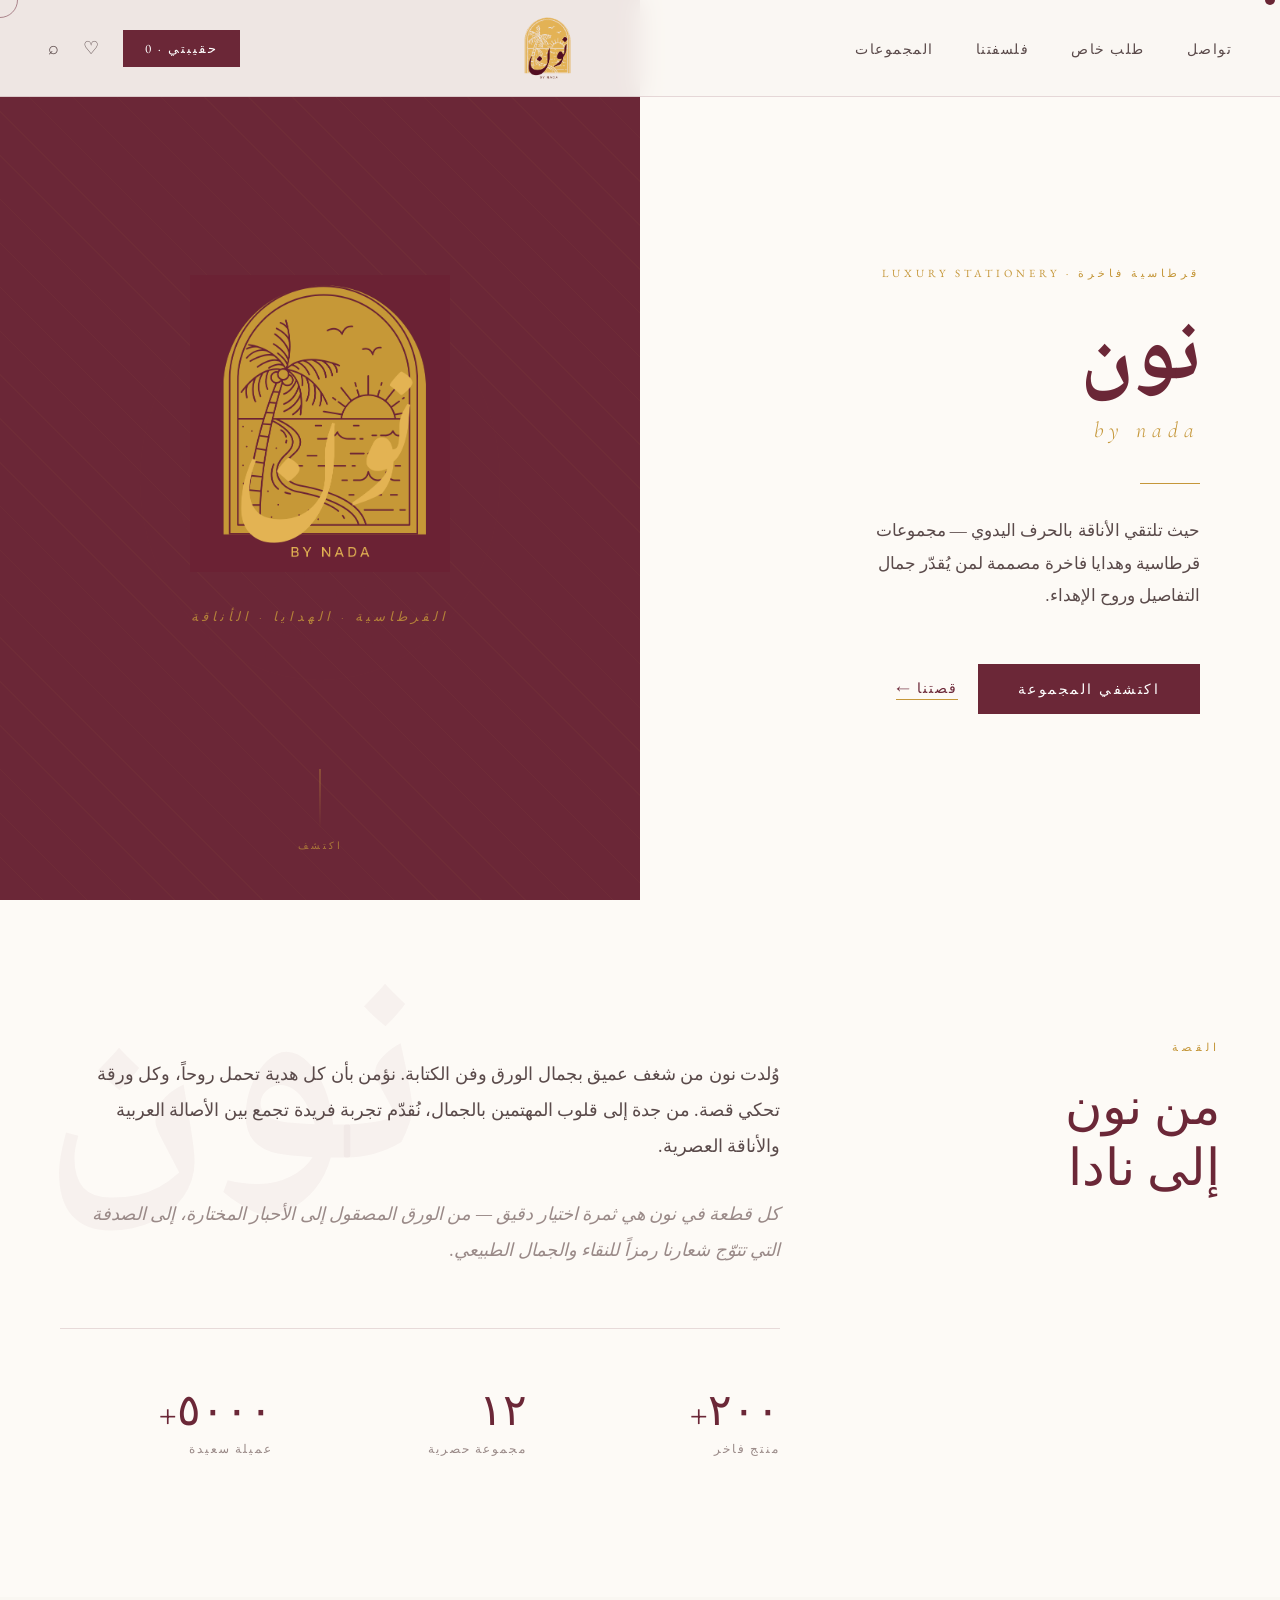
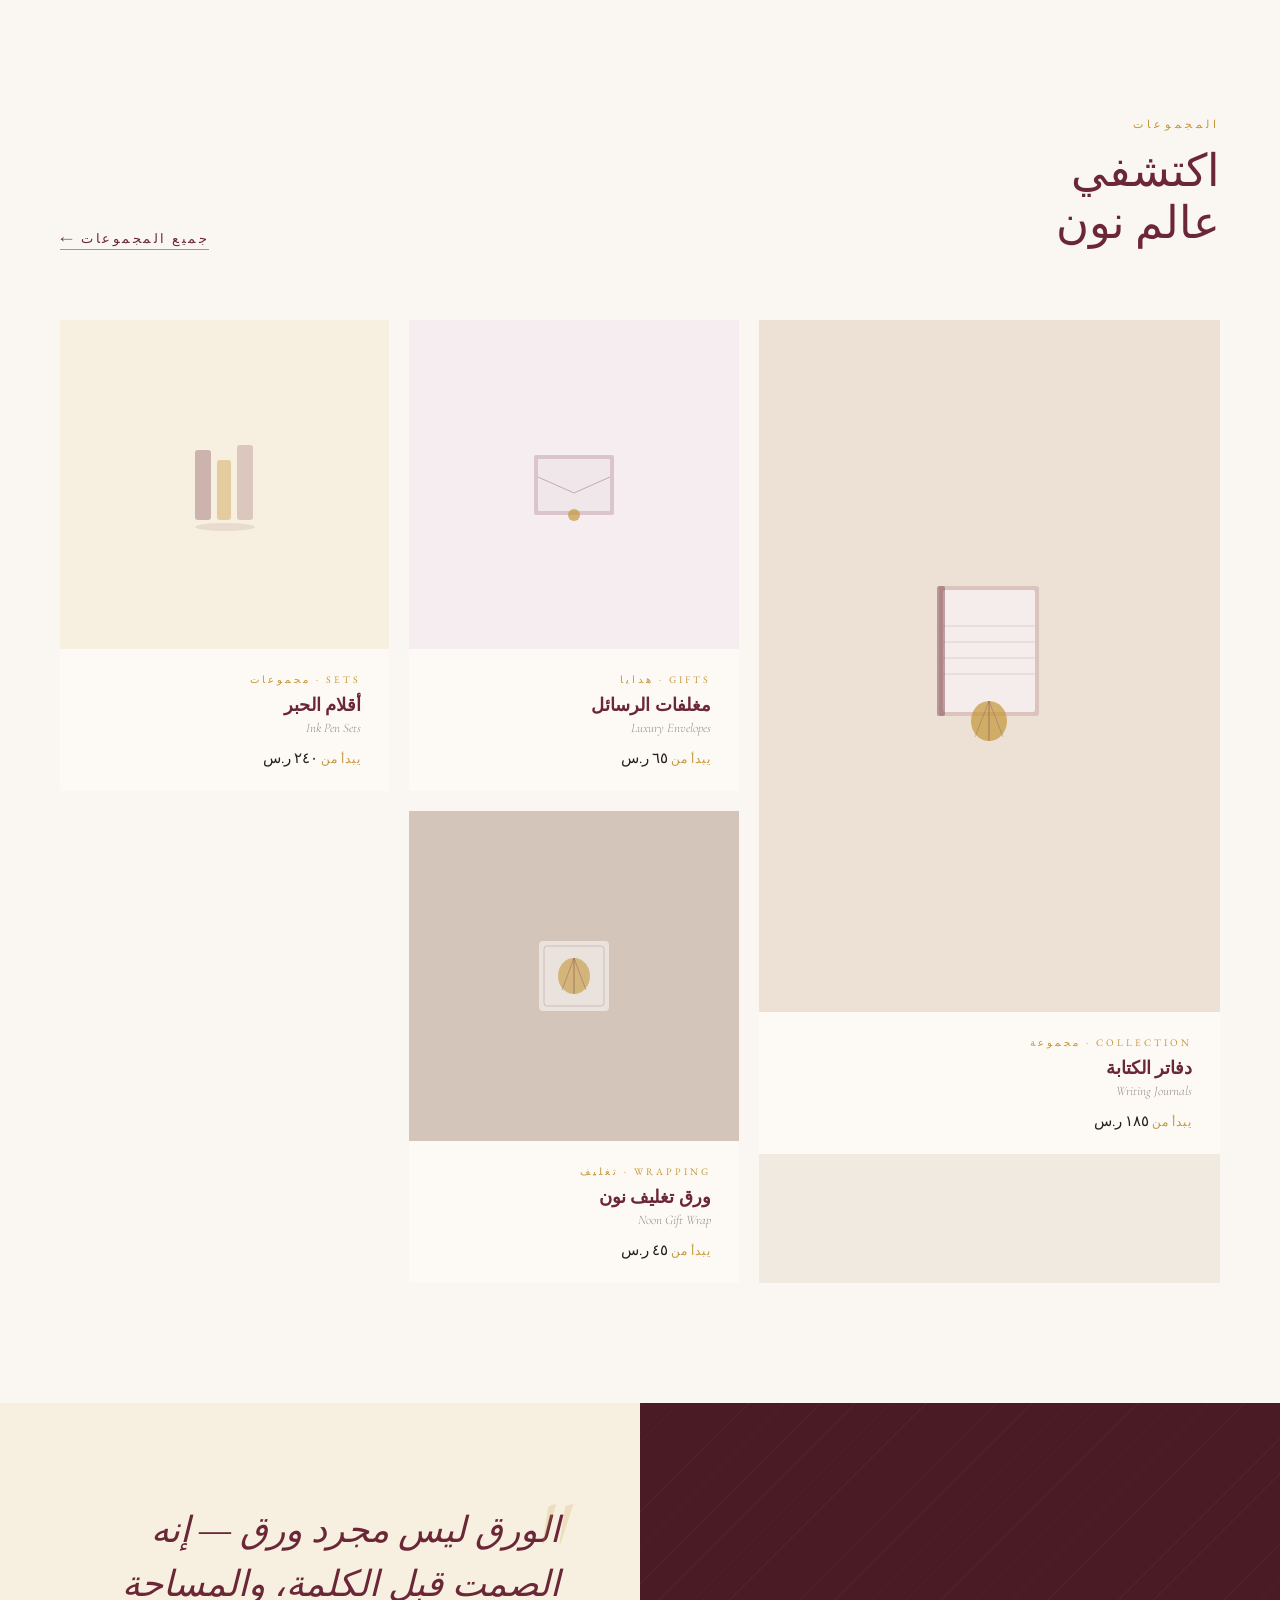
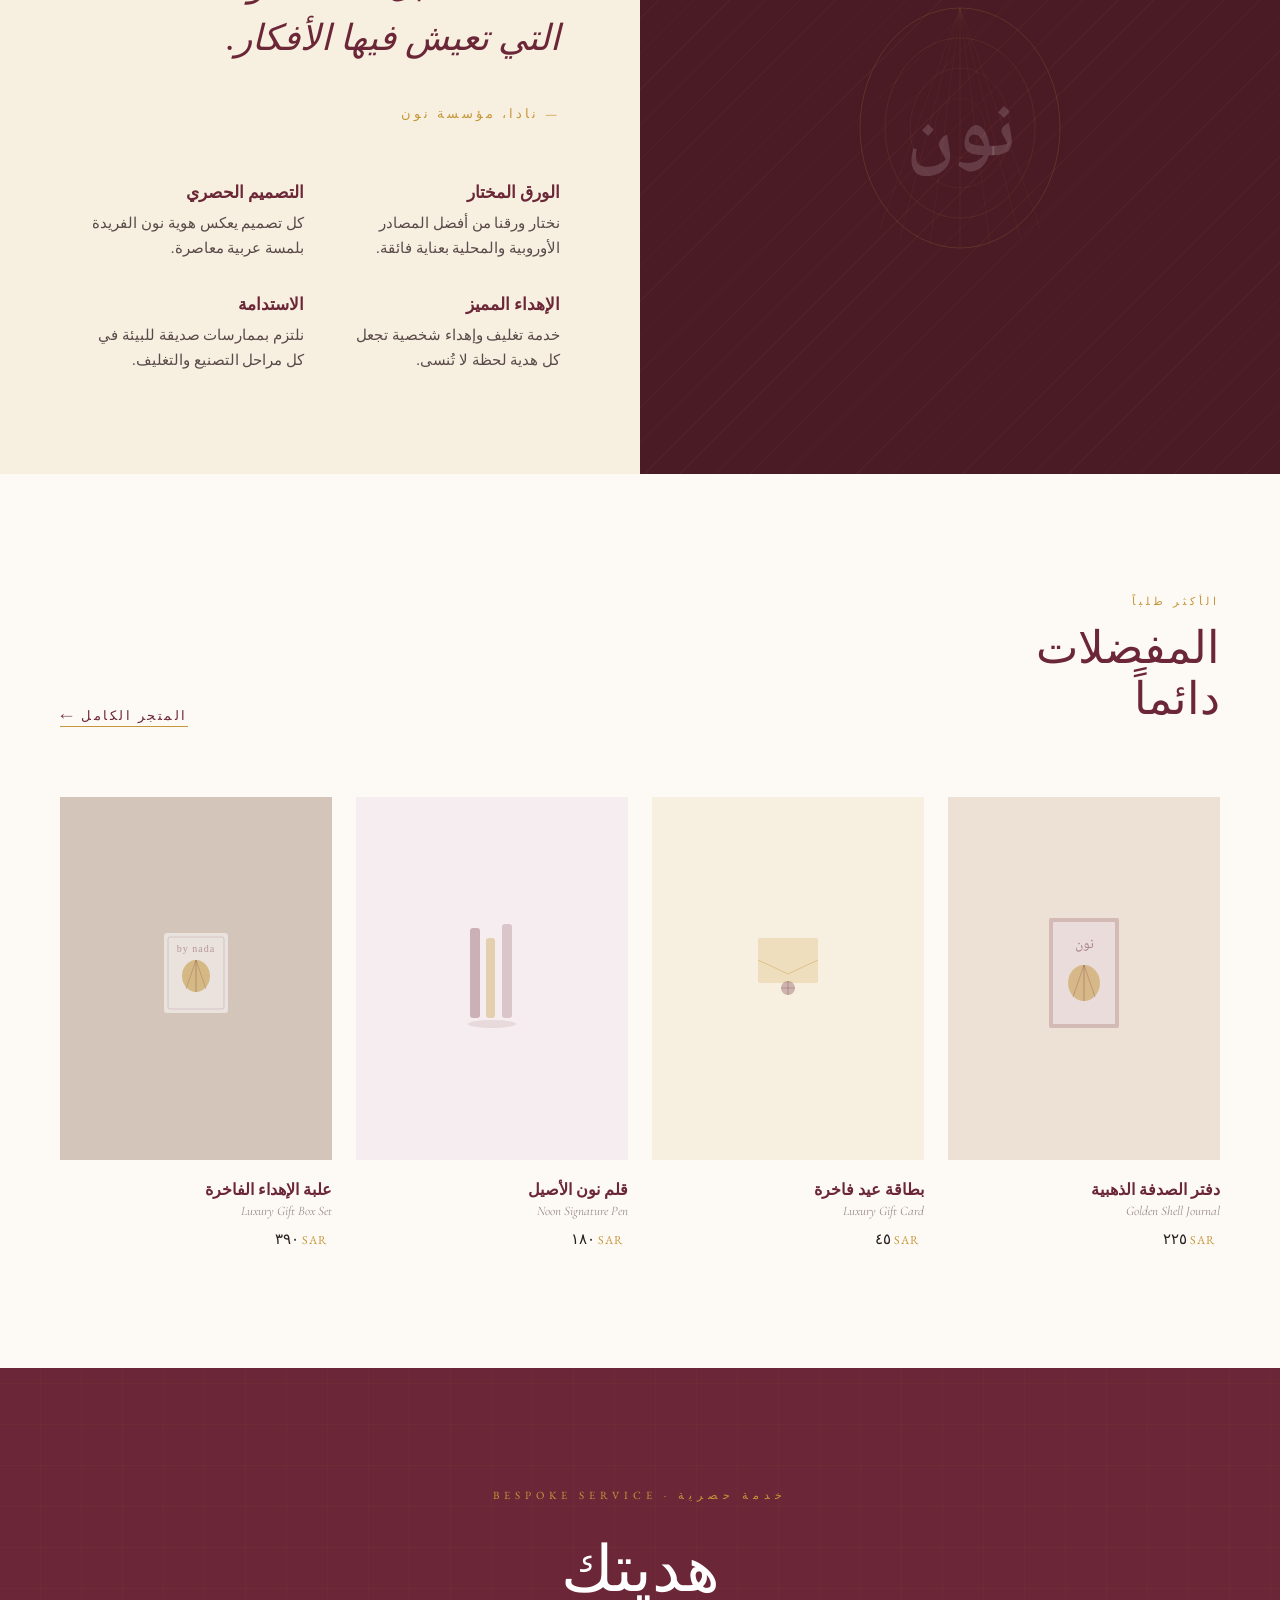
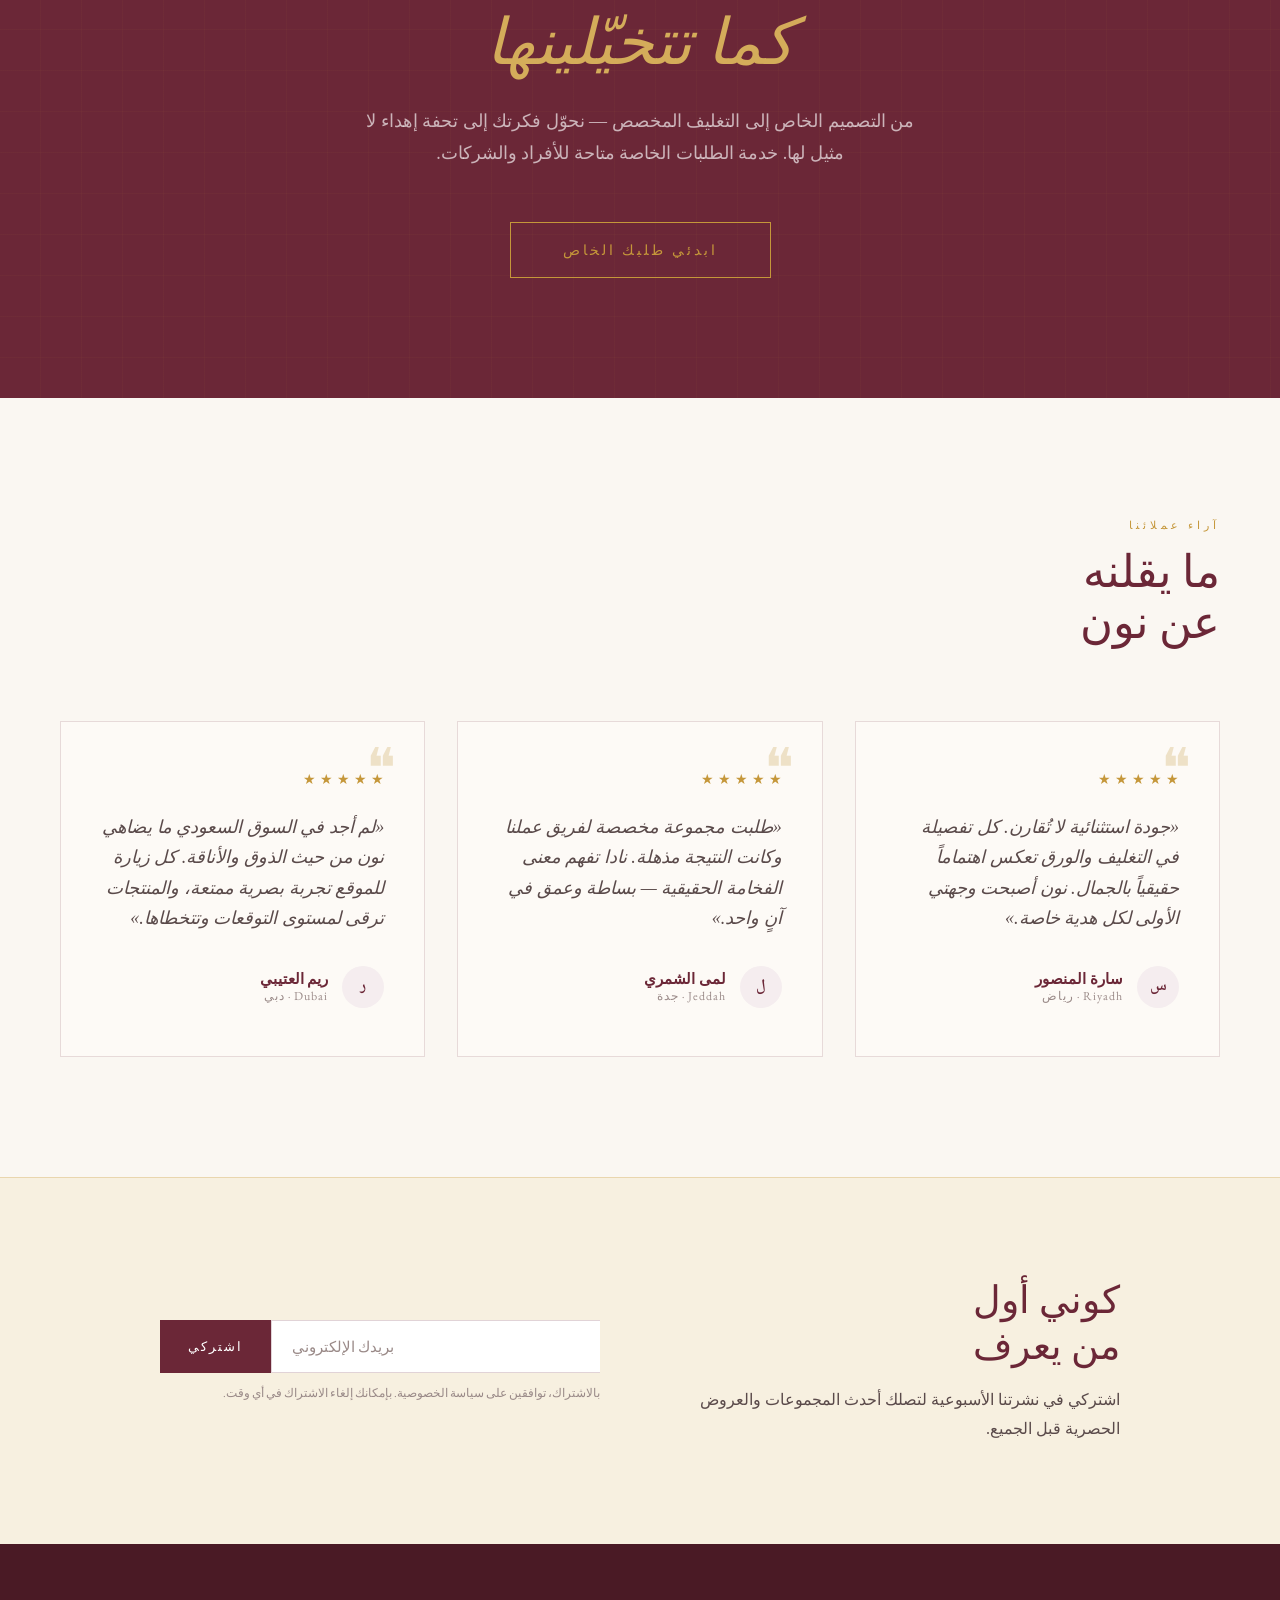
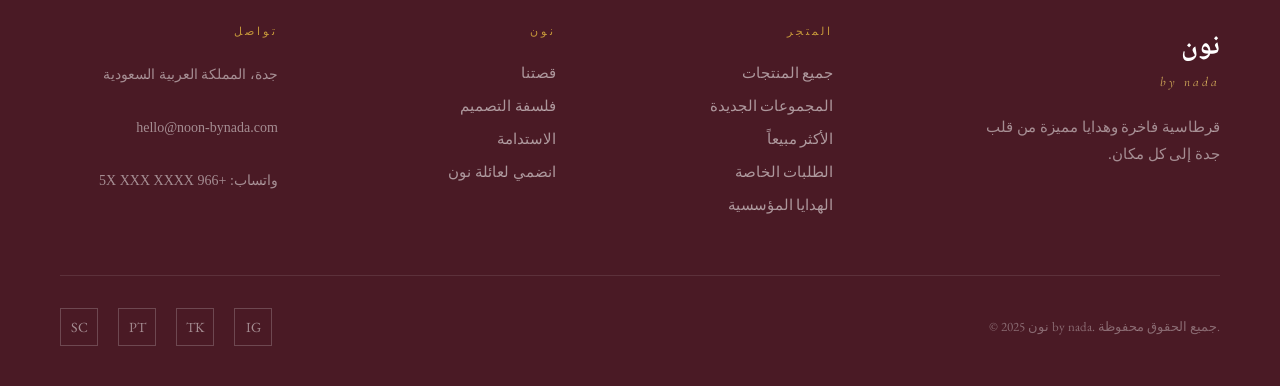
==== index.html @ aaa88200 "Add files via upload" ====
<!DOCTYPE html>
<html lang="ar" dir="rtl">
<head>
<meta charset="UTF-8">
<meta name="viewport" content="width=device-width, initial-scale=1.0">
<title>نون by nada — القرطاسية الفاخرة</title>
<link rel="preconnect" href="https://fonts.googleapis.com">
<link rel="preconnect" href="https://fonts.gstatic.com" crossorigin>
<link href="https://fonts.googleapis.com/css2?family=Cormorant+Garamond:ital,wght@0,300;0,400;0,500;0,600;1,300;1,400&family=Noto+Naskh+Arabic:wght@400;500;600;700&family=EB+Garamond:ital,wght@0,400;0,500;1,400&display=swap" rel="stylesheet">
<style>

    
        @font-face {
      font-family: 'ThmanyahSans';
      src: url('fonts/thmanyahsans-Light.otf') format('opentype');
      font-weight: 300; font-style: normal;
    }
    @font-face {
      font-family: 'ThmanyahSans';
      src: url('fonts/thmanyahsans-Regular.otf') format('opentype');
      font-weight: 400; font-style: normal;
    }
    @font-face {
      font-family: 'ThmanyahSans';
      src: url('fonts/thmanyahsans-Medium.otf') format('opentype');
      font-weight: 500; font-style: normal;
    }
    @font-face {
      font-family: 'ThmanyahSerifDisplay';
      src: url('fonts/thmanyahserifdisplay-Light.otf') format('opentype');
      font-weight: 300; font-style: normal;
    }
    @font-face {
      font-family: 'ThmanyahSerifDisplay';
      src: url('fonts/thmanyahserifdisplay-Regular.otf') format('opentype');
      font-weight: 400; font-style: normal;
    }
    @font-face {
      font-family: 'ThmanyahSerifDisplay';
      src: url('fonts/thmanyahserifdisplay-Medium.otf') format('opentype');
      font-weight: 500; font-style: normal;
    }
    @font-face {
      font-family: 'ThmanyahSerifText';
      src: url('fonts/thmanyahseriftext-Light.otf') format('opentype');
      font-weight: 300; font-style: normal;
    }
    @font-face {
      font-family: 'ThmanyahSerifText';
      src: url('fonts/thmanyahseriftext-Regular.otf') format('opentype');
      font-weight: 400; font-style: normal;
    }
    @font-face {
      font-family: 'ThmanyahSerifText';
      src: url('fonts/thmanyahseriftext-Medium.otf') format('opentype');
      font-weight: 500; font-style: normal;
    }
    @font-face {
      font-family: 'ThmanyahSerifText';
      src: url('fonts/thmanyahseriftext-Bold.otf') format('opentype');
      font-weight: 700; font-style: normal;
    }


:root {
  --burgundy: #6B2737;
  --burgundy-deep: #4A1A25;
  --burgundy-light: #8B3D50;
  --burgundy-mist: #f5edef;
  --mustard: #C5973A;
  --mustard-light: #D4AC5A;
  --mustard-pale: #f7f0e0;
  --cream: #FAF7F2;
  --cream-dark: #F0EAE0;
  --warm-white: #FDFAF6;
  --ink: #2A1F1F;
  --ink-light: #5A4A4A;
  --ink-muted: #9A8A88;
  --border: rgba(107,39,55,0.15);
  --border-gold: rgba(197,151,58,0.3);
}

*, *::before, *::after { box-sizing: border-box; margin: 0; padding: 0; }

html { scroll-behavior: smooth; }

body {
  background: var(--cream);
  color: var(--ink);
  font-family: 'EB Garamond', Georgia, serif;
  overflow-x: hidden;
  cursor: none;
}

/* ─── Custom Cursor ─── */
.cursor {
  position: fixed;
  width: 10px; height: 10px;
  background: var(--burgundy);
  border-radius: 50%;
  pointer-events: none;
  z-index: 9999;
  transform: translate(-50%,-50%);
  transition: transform 0.1s, width 0.3s, height 0.3s, background 0.3s;
  mix-blend-mode: multiply;
}
.cursor-ring {
  position: fixed;
  width: 36px; height: 36px;
  border: 1px solid var(--burgundy);
  border-radius: 50%;
  pointer-events: none;
  z-index: 9998;
  transform: translate(-50%,-50%);
  transition: transform 0.15s ease-out, width 0.3s, height 0.3s, opacity 0.3s;
  opacity: 0.5;
}
.cursor.hover { width: 20px; height: 20px; background: var(--mustard); }
.cursor-ring.hover { width: 54px; height: 54px; opacity: 0.3; }

/* ─── Nav ─── */
nav {
  position: fixed;
  top: 0; left: 0; right: 0;
  z-index: 100;
  display: flex;
  flex-direction: row-reverse;
  justify-content: space-between;
  align-items: center;
  padding: 16px 48px;
  background: rgba(250,247,242,0.92);
  backdrop-filter: blur(12px);
  border-bottom: 0.5px solid var(--border);
  transition: padding 0.4s;
  direction: ltr;
}
nav.scrolled { padding: 10px 48px; }

.nav-logo {
  display: flex;
  align-items: center;
  text-decoration: none;
  margin-left: 0;
}
.nav-logo-arabic {
  font-family: 'ThmanyahSerifDisplay', serif;
  font-size: 22px;
  font-weight: 700;
  color: var(--burgundy);
  line-height: 1;
  letter-spacing: 0.02em;
}
.nav-logo-en {
  font-family: 'EB Garamond', serif;
  font-size: 11px;
  font-weight: 400;
  color: var(--mustard);
  letter-spacing: 3px;
  text-transform: lowercase;
}

.nav-links {
  display: flex;
  gap: 42px;
  list-style: none;
}
.nav-links a {
  font-family: 'EB Garamond', serif;
  font-size: 14px;
  font-weight: 400;
  color: var(--ink-light);
  text-decoration: none;
  letter-spacing: 1.5px;
  text-transform: uppercase;
  position: relative;
  transition: color 0.3s;
}
.nav-links a::after {
  content: '';
  position: absolute;
  bottom: -3px; left: 0; right: 0;
  height: 0.5px;
  background: var(--mustard);
  transform: scaleX(0);
  transform-origin: right;
  transition: transform 0.4s ease;
}
.nav-links a:hover { color: var(--burgundy); }
.nav-links a:hover::after { transform: scaleX(1); transform-origin: left; }

.nav-actions {
  display: flex;
  gap: 24px;
  align-items: center;
}
.nav-icon {
  color: var(--ink-light);
  font-size: 18px;
  cursor: pointer;
  transition: color 0.3s;
  background: none; border: none;
}
.nav-icon:hover { color: var(--burgundy); }
.nav-bag {
  display: flex;
  align-items: center;
  gap: 8px;
  padding: 10px 22px;
  background: var(--burgundy);
  color: #fff;
  font-family: 'EB Garamond', serif;
  font-size: 13px;
  letter-spacing: 2px;
  text-transform: uppercase;
  border: none;
  cursor: pointer;
  transition: background 0.3s;
}
.nav-bag:hover { background: var(--burgundy-deep); }

/* ─── Hero ─── */
.hero {
  min-height: 100vh;
  display: grid;
  grid-template-columns: 1fr 1fr;
  position: relative;
  overflow: hidden;
}

.hero-left {
  background: var(--warm-white);
  display: flex;
  flex-direction: column;
  justify-content: center;
  padding: 160px 80px 80px 80px;
  position: relative;
  z-index: 1;
}

.hero-eyebrow {
  font-family: 'EB Garamond', serif;
  font-size: 11px;
  letter-spacing: 4px;
  text-transform: uppercase;
  color: var(--mustard);
  margin-bottom: 32px;
  opacity: 0;
  animation: fadeUp 0.8s ease 0.3s forwards;
}

.hero-title-arabic {
  font-family: 'ThmanyahSerifDisplay', 'Noto Naskh Arabic', serif;
  font-size: clamp(52px, 7vw, 88px);
  font-weight: 700;
  color: var(--burgundy);
  line-height: 1.1;
  margin-bottom: 8px;
  opacity: 0;
  animation: fadeUp 0.8s ease 0.5s forwards;
}

.hero-title-en {
  font-family: 'Cormorant Garamond', serif;
  font-size: clamp(16px, 2vw, 22px);
  font-weight: 300;
  font-style: italic;
  color: var(--mustard);
  letter-spacing: 6px;
  margin-bottom: 40px;
  opacity: 0;
  animation: fadeUp 0.8s ease 0.65s forwards;
}

.hero-divider {
  width: 60px;
  height: 0.5px;
  background: var(--mustard);
  margin-bottom: 32px;
  opacity: 0;
  animation: fadeUp 0.8s ease 0.75s forwards;
}

.hero-desc {
  font-family: 'ThmanyahSerifText', serif;
  font-size: 17px;
  font-weight: 400;
  color: var(--ink-light);
  line-height: 1.9;
  max-width: 380px;
  margin-bottom: 52px;
  opacity: 0;
  animation: fadeUp 0.8s ease 0.85s forwards;
  direction: rtl;
}

.hero-cta {
  display: flex;
  gap: 20px;
  align-items: center;
  opacity: 0;
  animation: fadeUp 0.8s ease 1s forwards;
}

.btn-primary {
  display: inline-block;
  padding: 16px 40px;
  background: var(--burgundy);
  color: #fff;
  font-family: 'EB Garamond', serif;
  font-size: 14px;
  letter-spacing: 2.5px;
  text-transform: uppercase;
  text-decoration: none;
  transition: background 0.3s, transform 0.2s;
  border: none; cursor: pointer;
}
.btn-primary:hover { background: var(--burgundy-deep); transform: translateY(-1px); }

.btn-ghost {
  display: inline-flex;
  align-items: center;
  gap: 10px;
  font-family: 'EB Garamond', serif;
  font-size: 14px;
  letter-spacing: 2px;
  text-transform: uppercase;
  color: var(--burgundy);
  text-decoration: none;
  border-bottom: 0.5px solid var(--mustard);
  padding-bottom: 2px;
  transition: color 0.3s;
}
.btn-ghost:hover { color: var(--mustard); }

.hero-right {
  background: var(--burgundy);
  position: relative;
  display: flex;
  align-items: center;
  justify-content: center;
  overflow: hidden;
}

.hero-right::before {
  content: '';
  position: absolute;
  inset: 0;
  background: repeating-linear-gradient(
    45deg,
    transparent,
    transparent 30px,
    rgba(197,151,58,0.04) 30px,
    rgba(197,151,58,0.04) 31px
  );
}

.hero-shell-bg {
  position: absolute;
  opacity: 0.06;
}

.hero-logo-display {
  position: relative;
  z-index: 1;
  text-align: center;
  opacity: 0;
  animation: fadeIn 1.2s ease 0.6s forwards;
}

.hero-logo-svg {
  width: 280px;
  height: auto;
}

.hero-logo-tagline {
  font-family: 'Cormorant Garamond', serif;
  font-size: 13px;
  font-weight: 300;
  font-style: italic;
  color: rgba(197,151,58,0.8);
  letter-spacing: 4px;
  margin-top: 32px;
  text-transform: uppercase;
}

.hero-scroll {
  position: absolute;
  bottom: 48px;
  left: 50%;
  transform: translateX(-50%);
  display: flex;
  flex-direction: column;
  align-items: center;
  gap: 10px;
  z-index: 2;
}
.hero-scroll span {
  font-family: 'EB Garamond', serif;
  font-size: 10px;
  letter-spacing: 3px;
  text-transform: uppercase;
  color: rgba(197,151,58,0.7);
  writing-mode: horizontal-tb;
}
.scroll-line {
  width: 0.5px;
  height: 60px;
  background: linear-gradient(to bottom, rgba(197,151,58,0.7), transparent);
  animation: scrollLine 2s ease-in-out infinite;
}
@keyframes scrollLine {
  0%, 100% { transform: scaleY(1); opacity: 1; }
  50% { transform: scaleY(0.5); opacity: 0.4; }
}

/* ─── Section: The Brand Story ─── */
.story {
  padding: 140px 60px;
  display: grid;
  grid-template-columns: 1fr 2fr;
  gap: 80px;
  align-items: start;
  background: var(--warm-white);
  position: relative;
}

.story::before {
  content: 'نون';
  position: absolute;
  top: 60px; left: 40px;
  font-family: 'Noto Naskh Arabic', serif;
  font-size: 280px;
  font-weight: 700;
  color: rgba(107,39,55,0.04);
  line-height: 1;
  pointer-events: none;
  user-select: none;
}

.story-label {
  font-family: 'EB Garamond', serif;
  font-size: 11px;
  letter-spacing: 4px;
  text-transform: uppercase;
  color: var(--mustard);
  margin-bottom: 24px;
  display: block;
}

.story-heading {
  font-family: 'ThmanyahSerifDisplay', 'Cormorant Garamond', serif;
  font-size: clamp(32px, 4vw, 52px);
  font-weight: 300;
  color: var(--burgundy);
  line-height: 1.2;
  margin-bottom: 0;
}

.story-content {
  padding-top: 16px;
}

.story-body {
  font-family: 'ThmanyahSerifText', serif;
  font-size: 18px;
  color: var(--ink-light);
  line-height: 2;
  margin-bottom: 32px;
  direction: rtl;
}

.story-body + .story-body {
  font-style: italic;
  color: var(--ink-muted);
}

.story-stats {
  display: grid;
  grid-template-columns: repeat(3, 1fr);
  gap: 40px;
  margin-top: 60px;
  padding-top: 60px;
  border-top: 0.5px solid var(--border);
}

.stat-num {
  font-family: 'Cormorant Garamond', serif;
  font-size: 44px;
  font-weight: 300;
  color: var(--burgundy);
  line-height: 1;
  margin-bottom: 8px;
}
.stat-label {
  font-family: 'EB Garamond', serif;
  font-size: 12px;
  letter-spacing: 2px;
  text-transform: uppercase;
  color: var(--ink-muted);
}

/* ─── Section: Collections ─── */
.collections {
  padding: 120px 60px;
  background: var(--cream);
}

.section-header {
  display: flex;
  justify-content: space-between;
  align-items: flex-end;
  margin-bottom: 70px;
}

.section-label {
  font-family: 'EB Garamond', serif;
  font-size: 11px;
  letter-spacing: 4px;
  text-transform: uppercase;
  color: var(--mustard);
  display: block;
  margin-bottom: 16px;
}

.section-title {
  font-family: 'Cormorant Garamond', serif;
  font-size: clamp(28px, 3.5vw, 46px);
  font-weight: 300;
  color: var(--burgundy);
  line-height: 1.15;
}

.section-link {
  font-family: 'EB Garamond', serif;
  font-size: 13px;
  letter-spacing: 2.5px;
  text-transform: uppercase;
  color: var(--burgundy);
  text-decoration: none;
  border-bottom: 0.5px solid var(--mustard);
  padding-bottom: 2px;
  transition: color 0.3s;
  white-space: nowrap;
}
.section-link:hover { color: var(--mustard); }

.collections-grid {
  display: grid;
  grid-template-columns: 1.4fr 1fr 1fr;
  grid-template-rows: auto auto;
  gap: 20px;
}

.collection-card {
  position: relative;
  overflow: hidden;
  cursor: pointer;
  background: var(--cream-dark);
}

.collection-card:first-child {
  grid-row: span 2;
}

.card-visual {
  width: 100%;
  aspect-ratio: 1;
  display: flex;
  align-items: center;
  justify-content: center;
  position: relative;
  overflow: hidden;
  transition: transform 0.6s ease;
}

.collection-card:first-child .card-visual {
  aspect-ratio: 2/3;
}

.collection-card:hover .card-visual { transform: scale(1.03); }

/* Card visual fills */
.card-bg-1 { background: #EDE0D4; }
.card-bg-2 { background: #D4C5BB; }
.card-bg-3 { background: var(--burgundy-mist); }
.card-bg-4 { background: var(--mustard-pale); }
.card-bg-5 { background: #E8DDD5; }

.card-ornament {
  position: absolute;
  inset: 0;
  display: flex;
  align-items: center;
  justify-content: center;
}

.card-info {
  padding: 24px 28px;
  background: var(--warm-white);
}

.card-category {
  font-family: 'EB Garamond', serif;
  font-size: 10px;
  letter-spacing: 3px;
  text-transform: uppercase;
  color: var(--mustard);
  margin-bottom: 8px;
}

.card-name {
  font-family: 'ThmanyahSans', serif;
  font-size: 18px;
  font-weight: 600;
  color: var(--burgundy);
  margin-bottom: 4px;
  direction: rtl;
}

.card-name-en {
  font-family: 'Cormorant Garamond', serif;
  font-size: 13px;
  font-weight: 300;
  font-style: italic;
  color: var(--ink-muted);
  margin-bottom: 12px;
}

.card-price {
  font-family: 'EB Garamond', serif;
  font-size: 15px;
  color: var(--ink);
}

.card-price span {
  color: var(--mustard);
  font-size: 12px;
  letter-spacing: 1px;
}

/* ─── Section: Craft / Philosophy ─── */
.craft {
  display: grid;
  grid-template-columns: 1fr 1fr;
  min-height: 600px;
}

.craft-visual {
  background: var(--burgundy-deep);
  position: relative;
  overflow: hidden;
  display: flex;
  align-items: center;
  justify-content: center;
}

.craft-visual::after {
  content: '';
  position: absolute;
  inset: 0;
  background: repeating-linear-gradient(
    -45deg,
    transparent,
    transparent 24px,
    rgba(197,151,58,0.05) 24px,
    rgba(197,151,58,0.05) 25px
  );
}

.craft-text {
  background: var(--mustard-pale);
  padding: 100px 80px;
  display: flex;
  flex-direction: column;
  justify-content: center;
}

.craft-quote {
  font-family: 'ThmanyahSerifDisplay', serif;
  font-size: clamp(22px, 3vw, 36px);
  font-weight: 300;
  font-style: italic;
  color: var(--burgundy);
  line-height: 1.5;
  margin-bottom: 40px;
  position: relative;
}

.craft-quote::before {
  content: '"';
  font-size: 120px;
  color: rgba(197,151,58,0.2);
  font-family: 'Cormorant Garamond', serif;
  position: absolute;
  top: -20px; right: -10px;
  line-height: 1;
}

.craft-attribution {
  font-family: 'EB Garamond', serif;
  font-size: 13px;
  letter-spacing: 3px;
  text-transform: uppercase;
  color: var(--mustard);
}

.craft-pillars {
  margin-top: 60px;
  display: grid;
  grid-template-columns: 1fr 1fr;
  gap: 32px;
}

.pillar-title {
  font-family: 'ThmanyahSans', serif;
  font-size: 17px;
  font-weight: 600;
  color: var(--burgundy);
  margin-bottom: 8px;
  direction: rtl;
}

.pillar-body {
  font-family: 'ThmanyahSerifText', serif;
  font-size: 15px;
  color: var(--ink-light);
  line-height: 1.7;
  direction: rtl;
}

/* ─── Section: Bestsellers / Products ─── */
.products {
  padding: 120px 60px;
  background: var(--warm-white);
}

.products-scroll {
  display: grid;
  grid-template-columns: repeat(4, 1fr);
  gap: 24px;
  margin-top: 0;
}

.product-card {
  cursor: pointer;
}

.product-img {
  width: 100%;
  aspect-ratio: 3/4;
  background: var(--cream-dark);
  position: relative;
  overflow: hidden;
  margin-bottom: 20px;
  display: flex;
  align-items: center;
  justify-content: center;
}

.product-img::after {
  content: '';
  position: absolute;
  inset: 0;
  background: var(--burgundy);
  opacity: 0;
  transition: opacity 0.4s;
}

.product-card:hover .product-img::after { opacity: 0.08; }

.product-overlay {
  position: absolute;
  bottom: 0; left: 0; right: 0;
  padding: 20px;
  background: var(--burgundy);
  transform: translateY(100%);
  transition: transform 0.4s ease;
  z-index: 2;
  display: flex;
  justify-content: center;
}

.product-card:hover .product-overlay { transform: translateY(0); }

.btn-add {
  font-family: 'EB Garamond', serif;
  font-size: 12px;
  letter-spacing: 3px;
  text-transform: uppercase;
  color: #fff;
  background: none;
  border: 0.5px solid rgba(255,255,255,0.5);
  padding: 10px 24px;
  cursor: pointer;
  transition: border-color 0.3s;
  width: 100%;
}
.btn-add:hover { border-color: var(--mustard); color: var(--mustard); }

.product-name-ar {
  font-family: 'ThmanyahSans', serif;
  font-size: 16px;
  font-weight: 600;
  color: var(--burgundy);
  margin-bottom: 4px;
  direction: rtl;
}

.product-name-en {
  font-family: 'Cormorant Garamond', serif;
  font-size: 13px;
  font-style: italic;
  color: var(--ink-muted);
  margin-bottom: 10px;
}

.product-price {
  font-family: 'EB Garamond', serif;
  font-size: 15px;
  color: var(--ink);
}

.product-price em {
  font-style: normal;
  font-size: 12px;
  color: var(--mustard);
  letter-spacing: 1px;
  margin-right: 4px;
}

/* ─── Section: Bespoke / CTA Banner ─── */
.bespoke {
  background: var(--burgundy);
  padding: 120px 60px;
  text-align: center;
  position: relative;
  overflow: hidden;
}

.bespoke::before {
  content: '';
  position: absolute;
  inset: 0;
  background:
    repeating-linear-gradient(
      0deg,
      transparent,
      transparent 40px,
      rgba(197,151,58,0.04) 40px,
      rgba(197,151,58,0.04) 41px
    ),
    repeating-linear-gradient(
      90deg,
      transparent,
      transparent 40px,
      rgba(197,151,58,0.04) 40px,
      rgba(197,151,58,0.04) 41px
    );
}

.bespoke-inner { position: relative; z-index: 1; }

.bespoke-label {
  font-family: 'EB Garamond', serif;
  font-size: 11px;
  letter-spacing: 5px;
  text-transform: uppercase;
  color: var(--mustard);
  margin-bottom: 32px;
  display: block;
}

.bespoke-title {
  font-family: 'Cormorant Garamond', serif;
  font-size: clamp(32px, 5vw, 66px);
  font-weight: 300;
  color: #fff;
  line-height: 1.15;
  margin-bottom: 24px;
}

.bespoke-title em {
  font-style: italic;
  color: var(--mustard-light);
}

.bespoke-desc {
  font-family: 'ThmanyahSerifText', serif;
  font-size: 18px;
  color: rgba(255,255,255,0.65);
  line-height: 1.8;
  max-width: 560px;
  margin: 0 auto 52px;
  direction: rtl;
}

.btn-light {
  display: inline-block;
  padding: 18px 52px;
  background: transparent;
  border: 0.5px solid var(--mustard);
  color: var(--mustard);
  font-family: 'EB Garamond', serif;
  font-size: 14px;
  letter-spacing: 3px;
  text-transform: uppercase;
  text-decoration: none;
  transition: background 0.3s, color 0.3s;
  cursor: pointer;
}
.btn-light:hover { background: var(--mustard); color: var(--burgundy-deep); }

/* ─── Section: Testimonials ─── */
.testimonials {
  padding: 120px 60px;
  background: var(--cream);
}

.testimonials-grid {
  display: grid;
  grid-template-columns: repeat(3, 1fr);
  gap: 32px;
  margin-top: 70px;
}

.testimonial-card {
  background: var(--warm-white);
  padding: 48px 40px;
  border: 0.5px solid var(--border);
  position: relative;
}

.testimonial-card::before {
  content: '❝';
  font-family: 'Cormorant Garamond', serif;
  font-size: 56px;
  color: rgba(197,151,58,0.25);
  position: absolute;
  top: 20px; right: 28px;
  line-height: 1;
}

.testimonial-stars {
  display: flex;
  gap: 4px;
  margin-bottom: 24px;
}

.star { color: var(--mustard); font-size: 14px; }

.testimonial-text {
  font-family: 'ThmanyahSerifText', serif;
  font-size: 18px;
  font-style: italic;
  color: var(--ink-light);
  line-height: 1.7;
  margin-bottom: 32px;
  direction: rtl;
}

.testimonial-author {
  display: flex;
  align-items: center;
  gap: 14px;
}

.author-avatar {
  width: 42px; height: 42px;
  border-radius: 50%;
  background: var(--burgundy-mist);
  display: flex;
  align-items: center;
  justify-content: center;
  font-family: 'Noto Naskh Arabic', serif;
  font-size: 16px;
  font-weight: 600;
  color: var(--burgundy);
}

.author-name {
  font-family: 'ThmanyahSans', serif;
  font-size: 15px;
  font-weight: 600;
  color: var(--burgundy);
  direction: rtl;
}

.author-title {
  font-family: 'EB Garamond', serif;
  font-size: 12px;
  color: var(--ink-muted);
  letter-spacing: 1px;
}

/* ─── Section: Newsletter ─── */
.newsletter {
  background: var(--mustard-pale);
  padding: 100px 60px;
  display: flex;
  align-items: center;
  justify-content: center;
  gap: 80px;
  border-top: 0.5px solid var(--border-gold);
}

.newsletter-text { flex: 1; max-width: 440px; }

.newsletter-title {
  font-family: 'Cormorant Garamond', serif;
  font-size: clamp(26px, 3vw, 40px);
  font-weight: 300;
  color: var(--burgundy);
  line-height: 1.2;
  margin-bottom: 16px;
}

.newsletter-desc {
  font-family: 'ThmanyahSerifText', serif;
  font-size: 16px;
  color: var(--ink-light);
  line-height: 1.8;
  direction: rtl;
}

.newsletter-form {
  flex: 1;
  max-width: 440px;
  display: flex;
  flex-direction: column;
  gap: 12px;
}

.form-row {
  display: flex;
  gap: 0;
}

.email-input {
  flex: 1;
  padding: 16px 20px;
  background: #fff;
  border: 0.5px solid rgba(107,39,55,0.2);
  border-right: none;
  font-family: 'EB Garamond', serif;
  font-size: 15px;
  color: var(--ink);
  outline: none;
  transition: border-color 0.3s;
}
.email-input:focus { border-color: var(--burgundy); }
.email-input::placeholder { color: var(--ink-muted); }

.btn-subscribe {
  padding: 16px 28px;
  background: var(--burgundy);
  color: #fff;
  font-family: 'EB Garamond', serif;
  font-size: 13px;
  letter-spacing: 2px;
  text-transform: uppercase;
  border: none;
  cursor: pointer;
  white-space: nowrap;
  transition: background 0.3s;
}
.btn-subscribe:hover { background: var(--burgundy-deep); }

.form-note {
  font-family: 'EB Garamond', serif;
  font-size: 12px;
  color: var(--ink-muted);
  direction: rtl;
}

/* ─── Footer ─── */
footer {
  background: var(--burgundy-deep);
  color: rgba(255,255,255,0.7);
  padding: 80px 60px 40px;
}

.footer-top {
  display: grid;
  grid-template-columns: 1.5fr 1fr 1fr 1fr;
  gap: 60px;
  padding-bottom: 60px;
  border-bottom: 0.5px solid rgba(255,255,255,0.1);
}

.footer-brand {}

.footer-logo-arabic {
  font-family: 'Noto Naskh Arabic', serif;
  font-size: 28px;
  font-weight: 700;
  color: #fff;
  display: block;
  margin-bottom: 2px;
}

.footer-logo-en {
  font-family: 'Cormorant Garamond', serif;
  font-size: 13px;
  font-style: italic;
  color: var(--mustard-light);
  letter-spacing: 3px;
  display: block;
  margin-bottom: 24px;
}

.footer-tagline {
  font-family: 'ThmanyahSerifText', serif;
  font-size: 15px;
  line-height: 1.8;
  color: rgba(255,255,255,0.5);
  max-width: 260px;
  direction: rtl;
}

.footer-col-title {
  font-family: 'EB Garamond', serif;
  font-size: 11px;
  letter-spacing: 3px;
  text-transform: uppercase;
  color: var(--mustard);
  margin-bottom: 24px;
  display: block;
}

.footer-links {
  list-style: none;
  display: flex;
  flex-direction: column;
  gap: 12px;
}

.footer-links a {
  font-family: 'ThmanyahSans', serif;
  font-size: 15px;
  color: rgba(255,255,255,0.55);
  text-decoration: none;
  transition: color 0.3s;
}
.footer-links a:hover { color: var(--mustard); }

.footer-contact p {
  font-family: 'ThmanyahSans', serif;
  font-size: 14px;
  color: rgba(255,255,255,0.5);
  line-height: 1.9;
  direction: rtl;
}

.footer-bottom {
  display: flex;
  justify-content: space-between;
  align-items: center;
  padding-top: 32px;
}

.footer-copy {
  font-family: 'EB Garamond', serif;
  font-size: 13px;
  color: rgba(255,255,255,0.35);
  direction: ltr;
}

.footer-socials {
  display: flex;
  gap: 20px;
}

.social-link {
  width: 38px; height: 38px;
  border: 0.5px solid rgba(255,255,255,0.2);
  display: flex;
  align-items: center;
  justify-content: center;
  color: rgba(255,255,255,0.5);
  text-decoration: none;
  font-size: 14px;
  transition: border-color 0.3s, color 0.3s;
}
.social-link:hover { border-color: var(--mustard); color: var(--mustard); }

/* ─── Animations ─── */
@keyframes fadeUp {
  from { opacity: 0; transform: translateY(20px); }
  to { opacity: 1; transform: translateY(0); }
}
@keyframes fadeIn {
  from { opacity: 0; }
  to { opacity: 1; }
}

.reveal {
  opacity: 0;
  transform: translateY(30px);
  transition: opacity 0.7s ease, transform 0.7s ease;
}
.reveal.visible {
  opacity: 1;
  transform: translateY(0);
}

/* ─── Scrollbar ─── */
::-webkit-scrollbar { width: 4px; }
::-webkit-scrollbar-track { background: var(--cream); }
::-webkit-scrollbar-thumb { background: var(--burgundy); }
</style>
</head>
<body>

<!-- Custom Cursor -->
<div class="cursor" id="cursor"></div>
<div class="cursor-ring" id="cursorRing"></div>

<!-- ═══ NAV ═══ -->
<nav id="mainNav">
  <ul class="nav-links">
    <li><a href="#collections">المجموعات</a></li>
    <li><a href="#craft">فلسفتنا</a></li>
    <li><a href="#bespoke">طلب خاص</a></li>
    <li><a href="#contact">تواصل</a></li>
  </ul>

  <a href="#" class="nav-logo">
    <img src="logo-nav.png" alt="نون by nada" style="height:64px;width:auto;object-fit:contain;" />
  </a>

  <div class="nav-actions">
    <button class="nav-icon" aria-label="بحث">⌕</button>
    <button class="nav-icon" aria-label="قائمة الأمنيات">♡</button>
    <button class="nav-bag">حقيبتي · 0</button>
  </div>
</nav>

<!-- ═══ HERO ═══ -->
<section class="hero">
  <div class="hero-left">
    <span class="hero-eyebrow">قرطاسية فاخرة · Luxury Stationery</span>
    <h1 class="hero-title-arabic">نون</h1>
    <p class="hero-title-en">by nada</p>
    <div class="hero-divider"></div>
    <p class="hero-desc">
      حيث تلتقي الأناقة بالحرف اليدوي — مجموعات قرطاسية وهدايا فاخرة مصممة لمن يُقدّر جمال التفاصيل وروح الإهداء.
    </p>
    <div class="hero-cta">
      <a href="#collections" class="btn-primary">اكتشفي المجموعة</a>
      <a href="#craft" class="btn-ghost">قصتنا ←</a>
    </div>
  </div>

  <div class="hero-right">
    <!-- Decorative large shell background -->
    <svg class="hero-shell-bg" width="500" height="500" viewBox="0 0 500 500" fill="none">
      <ellipse cx="250" cy="280" rx="180" ry="200" stroke="rgba(197,151,58,0.4)" stroke-width="0.5"/>
      <ellipse cx="250" cy="280" rx="140" ry="160" stroke="rgba(197,151,58,0.3)" stroke-width="0.5"/>
      <ellipse cx="250" cy="280" rx="100" ry="120" stroke="rgba(197,151,58,0.2)" stroke-width="0.5"/>
      <line x1="250" y1="80" x2="160" y2="460" stroke="rgba(197,151,58,0.15)" stroke-width="0.5"/>
      <line x1="250" y1="80" x2="195" y2="460" stroke="rgba(197,151,58,0.15)" stroke-width="0.5"/>
      <line x1="250" y1="80" x2="230" y2="460" stroke="rgba(197,151,58,0.15)" stroke-width="0.5"/>
      <line x1="250" y1="80" x2="250" y2="460" stroke="rgba(197,151,58,0.15)" stroke-width="0.5"/>
      <line x1="250" y1="80" x2="270" y2="460" stroke="rgba(197,151,58,0.15)" stroke-width="0.5"/>
      <line x1="250" y1="80" x2="305" y2="460" stroke="rgba(197,151,58,0.15)" stroke-width="0.5"/>
      <line x1="250" y1="80" x2="340" y2="460" stroke="rgba(197,151,58,0.15)" stroke-width="0.5"/>
    </svg>

    <div class="hero-logo-display">
      <!-- Logo SVG -->
      <img src="logo-hero.png" alt="نون by nada" style="width:260px;height:auto;object-fit:contain;" />

      <p class="hero-logo-tagline">القرطاسية · الهدايا · الأناقة</p>
    </div>

    <div class="hero-scroll">
      <div class="scroll-line"></div>
      <span>اكتشف</span>
    </div>
  </div>
</section>

<!-- ═══ STORY ═══ -->
<section class="story" id="craft">
  <div class="story-intro reveal">
    <span class="story-label">القصة</span>
    <h2 class="story-heading">من نون<br>إلى نادا</h2>
  </div>

  <div class="story-content reveal">
    <p class="story-body">
      وُلدت نون من شغف عميق بجمال الورق وفن الكتابة. نؤمن بأن كل هدية تحمل روحاً، وكل ورقة تحكي قصة. من جدة إلى قلوب المهتمين بالجمال، نُقدّم تجربة فريدة تجمع بين الأصالة العربية والأناقة العصرية.
    </p>
    <p class="story-body">
      كل قطعة في نون هي ثمرة اختيار دقيق — من الورق المصقول إلى الأحبار المختارة، إلى الصدفة التي تتوّج شعارنا رمزاً للنقاء والجمال الطبيعي.
    </p>

    <div class="story-stats">
      <div class="reveal">
        <div class="stat-num">٢٠٠+</div>
        <div class="stat-label">منتج فاخر</div>
      </div>
      <div class="reveal">
        <div class="stat-num">١٢</div>
        <div class="stat-label">مجموعة حصرية</div>
      </div>
      <div class="reveal">
        <div class="stat-num">٥٠٠٠+</div>
        <div class="stat-label">عميلة سعيدة</div>
      </div>
    </div>
  </div>
</section>

<!-- ═══ COLLECTIONS ═══ -->
<section class="collections" id="collections">
  <div class="section-header reveal">
    <div>
      <span class="section-label">المجموعات</span>
      <h2 class="section-title">اكتشفي<br>عالم نون</h2>
    </div>
    <a href="#" class="section-link">جميع المجموعات ←</a>
  </div>

  <div class="collections-grid reveal">

    <!-- Card 1 — Large Featured -->
    <div class="collection-card">
      <div class="card-visual card-bg-1">
        <svg width="160" height="200" viewBox="0 0 160 200" fill="none">
          <!-- Notebook illustration -->
          <rect x="30" y="20" width="100" height="130" rx="3" fill="#6B2737" opacity="0.15"/>
          <rect x="34" y="24" width="92" height="122" rx="2" fill="white" opacity="0.7"/>
          <line x1="34" y1="60" x2="126" y2="60" stroke="#6B2737" stroke-width="0.5" opacity="0.3"/>
          <line x1="34" y1="76" x2="126" y2="76" stroke="#6B2737" stroke-width="0.5" opacity="0.3"/>
          <line x1="34" y1="92" x2="126" y2="92" stroke="#6B2737" stroke-width="0.5" opacity="0.3"/>
          <line x1="34" y1="108" x2="126" y2="108" stroke="#6B2737" stroke-width="0.5" opacity="0.3"/>
          <rect x="28" y="20" width="8" height="130" rx="2" fill="#6B2737" opacity="0.4"/>
          <!-- Shell stamp -->
          <g transform="translate(80, 155)">
            <ellipse cx="0" cy="0" rx="18" ry="20" fill="#C5973A" opacity="0.7"/>
            <line x1="0" y1="-20" x2="0" y2="20" stroke="#6B2737" stroke-width="1" opacity="0.4"/>
            <line x1="0" y1="-20" x2="-14" y2="16" stroke="#6B2737" stroke-width="0.8" opacity="0.3"/>
            <line x1="0" y1="-20" x2="14" y2="16" stroke="#6B2737" stroke-width="0.8" opacity="0.3"/>
          </g>
        </svg>
      </div>
      <div class="card-info">
        <p class="card-category">Collection · مجموعة</p>
        <p class="card-name">دفاتر الكتابة</p>
        <p class="card-name-en">Writing Journals</p>
        <p class="card-price"><span>يبدأ من</span> ١٨٥ ر.س</p>
      </div>
    </div>

    <!-- Card 2 -->
    <div class="collection-card">
      <div class="card-visual card-bg-3">
        <svg width="120" height="120" viewBox="0 0 120 120" fill="none">
          <rect x="20" y="30" width="80" height="60" rx="2" fill="#6B2737" opacity="0.2"/>
          <rect x="24" y="34" width="72" height="52" rx="1" fill="white" opacity="0.6"/>
          <path d="M 24 52 L 60 68 L 96 52" stroke="#6B2737" stroke-width="0.8" opacity="0.4" fill="none"/>
          <circle cx="60" cy="90" r="6" fill="#C5973A" opacity="0.7"/>
        </svg>
      </div>
      <div class="card-info">
        <p class="card-category">Gifts · هدايا</p>
        <p class="card-name">مغلفات الرسائل</p>
        <p class="card-name-en">Luxury Envelopes</p>
        <p class="card-price"><span>يبدأ من</span> ٦٥ ر.س</p>
      </div>
    </div>

    <!-- Card 3 -->
    <div class="collection-card">
      <div class="card-visual card-bg-4">
        <svg width="120" height="120" viewBox="0 0 120 120" fill="none">
          <rect x="30" y="25" width="16" height="70" rx="3" fill="#6B2737" opacity="0.3"/>
          <rect x="52" y="35" width="14" height="60" rx="3" fill="#C5973A" opacity="0.4"/>
          <rect x="72" y="20" width="16" height="75" rx="3" fill="#6B2737" opacity="0.2"/>
          <ellipse cx="60" cy="102" rx="30" ry="4" fill="#6B2737" opacity="0.1"/>
        </svg>
      </div>
      <div class="card-info">
        <p class="card-category">Sets · مجموعات</p>
        <p class="card-name">أقلام الحبر</p>
        <p class="card-name-en">Ink Pen Sets</p>
        <p class="card-price"><span>يبدأ من</span> ٢٤٠ ر.س</p>
      </div>
    </div>

    <!-- Card 4 -->
    <div class="collection-card">
      <div class="card-visual card-bg-2">
        <svg width="120" height="120" viewBox="0 0 120 120" fill="none">
          <rect x="25" y="25" width="70" height="70" rx="4" fill="white" opacity="0.5"/>
          <rect x="30" y="30" width="60" height="60" rx="3" stroke="#6B2737" stroke-width="0.5" opacity="0.4" fill="none"/>
          <g transform="translate(60, 60)">
            <ellipse cx="0" cy="0" rx="16" ry="18" fill="#C5973A" opacity="0.6"/>
            <line x1="0" y1="-18" x2="0" y2="18" stroke="#6B2737" stroke-width="0.8" opacity="0.5"/>
            <line x1="0" y1="-18" x2="-12" y2="14" stroke="#6B2737" stroke-width="0.7" opacity="0.4"/>
            <line x1="0" y1="-18" x2="12" y2="14" stroke="#6B2737" stroke-width="0.7" opacity="0.4"/>
          </g>
        </svg>
      </div>
      <div class="card-info">
        <p class="card-category">Wrapping · تغليف</p>
        <p class="card-name">ورق تغليف نون</p>
        <p class="card-name-en">Noon Gift Wrap</p>
        <p class="card-price"><span>يبدأ من</span> ٤٥ ر.س</p>
      </div>
    </div>

  </div>
</section>

<!-- ═══ CRAFT ═══ -->
<section class="craft">
  <div class="craft-visual">
    <svg width="340" height="420" viewBox="0 0 340 420" fill="none" opacity="0.4">
      <!-- Large decorative shell -->
      <g transform="translate(170, 200)">
        <ellipse cx="0" cy="0" rx="100" ry="120" stroke="rgba(197,151,58,0.6)" stroke-width="0.8" fill="none"/>
        <ellipse cx="0" cy="0" rx="75" ry="90" stroke="rgba(197,151,58,0.5)" stroke-width="0.6" fill="none"/>
        <ellipse cx="0" cy="0" rx="50" ry="60" stroke="rgba(197,151,58,0.4)" stroke-width="0.5" fill="none"/>
        <ellipse cx="0" cy="0" rx="25" ry="30" stroke="rgba(197,151,58,0.3)" stroke-width="0.5" fill="none"/>
        <line x1="0" y1="-120" x2="-80" y2="100" stroke="rgba(197,151,58,0.3)" stroke-width="0.5"/>
        <line x1="0" y1="-120" x2="-60" y2="110" stroke="rgba(197,151,58,0.3)" stroke-width="0.5"/>
        <line x1="0" y1="-120" x2="-30" y2="118" stroke="rgba(197,151,58,0.3)" stroke-width="0.5"/>
        <line x1="0" y1="-120" x2="0" y2="120" stroke="rgba(197,151,58,0.4)" stroke-width="0.6"/>
        <line x1="0" y1="-120" x2="30" y2="118" stroke="rgba(197,151,58,0.3)" stroke-width="0.5"/>
        <line x1="0" y1="-120" x2="60" y2="110" stroke="rgba(197,151,58,0.3)" stroke-width="0.5"/>
        <line x1="0" y1="-120" x2="80" y2="100" stroke="rgba(197,151,58,0.3)" stroke-width="0.5"/>
      </g>
    </svg>
    <div style="position:absolute;z-index:1;text-align:center;">
      <span style="font-family:'Noto Naskh Arabic',serif;font-size:80px;font-weight:700;color:rgba(255,255,255,0.15);">نون</span>
    </div>
  </div>

  <div class="craft-text reveal">
    <blockquote class="craft-quote">
      الورق ليس مجرد ورق — إنه الصمت قبل الكلمة، والمساحة التي تعيش فيها الأفكار.
    </blockquote>
    <p class="craft-attribution">— نادا، مؤسسة نون</p>

    <div class="craft-pillars">
      <div>
        <p class="pillar-title">الورق المختار</p>
        <p class="pillar-body">نختار ورقنا من أفضل المصادر الأوروبية والمحلية بعناية فائقة.</p>
      </div>
      <div>
        <p class="pillar-title">التصميم الحصري</p>
        <p class="pillar-body">كل تصميم يعكس هوية نون الفريدة بلمسة عربية معاصرة.</p>
      </div>
      <div>
        <p class="pillar-title">الإهداء المميز</p>
        <p class="pillar-body">خدمة تغليف وإهداء شخصية تجعل كل هدية لحظة لا تُنسى.</p>
      </div>
      <div>
        <p class="pillar-title">الاستدامة</p>
        <p class="pillar-body">نلتزم بممارسات صديقة للبيئة في كل مراحل التصنيع والتغليف.</p>
      </div>
    </div>
  </div>
</section>

<!-- ═══ BESTSELLERS ═══ -->
<section class="products">
  <div class="section-header reveal">
    <div>
      <span class="section-label">الأكثر طلباً</span>
      <h2 class="section-title">المفضلات<br>دائماً</h2>
    </div>
    <a href="#" class="section-link">المتجر الكامل ←</a>
  </div>

  <div class="products-scroll reveal">

    <div class="product-card">
      <div class="product-img" style="background:#EDE0D4;">
        <svg width="100" height="140" viewBox="0 0 100 140" fill="none">
          <rect x="15" y="10" width="70" height="110" rx="2" fill="#6B2737" opacity="0.2"/>
          <rect x="19" y="14" width="62" height="102" rx="1" fill="white" opacity="0.5"/>
          <g transform="translate(50, 75)"><ellipse cx="0" cy="0" rx="16" ry="18" fill="#C5973A" opacity="0.5"/><line x1="0" y1="-18" x2="0" y2="18" stroke="#6B2737" stroke-width="0.8" opacity="0.4"/><line x1="0" y1="-18" x2="-11" y2="14" stroke="#6B2737" stroke-width="0.7" opacity="0.35"/><line x1="0" y1="-18" x2="11" y2="14" stroke="#6B2737" stroke-width="0.7" opacity="0.35"/></g>
          <text x="50" y="40" text-anchor="middle" font-family="'Noto Naskh Arabic',serif" font-size="14" fill="#6B2737" opacity="0.5">نون</text>
        </svg>
        <div class="product-overlay">
          <button class="btn-add">أضيفي للحقيبة</button>
        </div>
      </div>
      <p class="product-name-ar">دفتر الصدفة الذهبية</p>
      <p class="product-name-en">Golden Shell Journal</p>
      <p class="product-price"><em>SAR</em> ٢٢٥</p>
    </div>

    <div class="product-card">
      <div class="product-img" style="background:var(--mustard-pale);">
        <svg width="100" height="140" viewBox="0 0 100 140" fill="none">
          <rect x="20" y="30" width="60" height="45" rx="2" fill="#C5973A" opacity="0.2"/>
          <path d="M 20 52 L 50 66 L 80 52" stroke="#C5973A" stroke-width="0.8" opacity="0.5" fill="none"/>
          <circle cx="50" cy="80" r="7" fill="#6B2737" opacity="0.3"/>
          <line x1="50" y1="73" x2="50" y2="87" stroke="#6B2737" stroke-width="0.5" opacity="0.5"/>
          <line x1="43" y1="80" x2="57" y2="80" stroke="#6B2737" stroke-width="0.5" opacity="0.5"/>
        </svg>
        <div class="product-overlay">
          <button class="btn-add">أضيفي للحقيبة</button>
        </div>
      </div>
      <p class="product-name-ar">بطاقة عيد فاخرة</p>
      <p class="product-name-en">Luxury Gift Card</p>
      <p class="product-price"><em>SAR</em> ٤٥</p>
    </div>

    <div class="product-card">
      <div class="product-img" style="background:var(--burgundy-mist);">
        <svg width="100" height="140" viewBox="0 0 100 140" fill="none">
          <rect x="28" y="20" width="10" height="90" rx="3" fill="#6B2737" opacity="0.3"/>
          <rect x="44" y="30" width="9" height="80" rx="3" fill="#C5973A" opacity="0.35"/>
          <rect x="60" y="16" width="10" height="94" rx="3" fill="#6B2737" opacity="0.2"/>
          <ellipse cx="50" cy="116" rx="24" ry="4" fill="#6B2737" opacity="0.1"/>
        </svg>
        <div class="product-overlay">
          <button class="btn-add">أضيفي للحقيبة</button>
        </div>
      </div>
      <p class="product-name-ar">قلم نون الأصيل</p>
      <p class="product-name-en">Noon Signature Pen</p>
      <p class="product-price"><em>SAR</em> ١٨٠</p>
    </div>

    <div class="product-card">
      <div class="product-img" style="background:#D4C5BB;">
        <svg width="100" height="140" viewBox="0 0 100 140" fill="none">
          <rect x="18" y="25" width="64" height="80" rx="3" fill="white" opacity="0.5"/>
          <rect x="22" y="29" width="56" height="72" rx="2" stroke="#6B2737" stroke-width="0.5" opacity="0.3" fill="none"/>
          <g transform="translate(50, 68)"><ellipse cx="0" cy="0" rx="14" ry="16" fill="#C5973A" opacity="0.55"/><line x1="0" y1="-16" x2="0" y2="16" stroke="#6B2737" stroke-width="0.8" opacity="0.4"/><line x1="0" y1="-16" x2="-10" y2="13" stroke="#6B2737" stroke-width="0.6" opacity="0.35"/><line x1="0" y1="-16" x2="10" y2="13" stroke="#6B2737" stroke-width="0.6" opacity="0.35"/></g>
          <text x="50" y="44" text-anchor="middle" font-family="Georgia,serif" font-size="10" fill="#6B2737" opacity="0.4" letter-spacing="1">by nada</text>
        </svg>
        <div class="product-overlay">
          <button class="btn-add">أضيفي للحقيبة</button>
        </div>
      </div>
      <p class="product-name-ar">علبة الإهداء الفاخرة</p>
      <p class="product-name-en">Luxury Gift Box Set</p>
      <p class="product-price"><em>SAR</em> ٣٩٠</p>
    </div>

  </div>
</section>

<!-- ═══ BESPOKE BANNER ═══ -->
<section class="bespoke" id="bespoke">
  <div class="bespoke-inner reveal">
    <span class="bespoke-label">خدمة حصرية · Bespoke Service</span>
    <h2 class="bespoke-title">
      هديتك<br>
      <em>كما تتخيّلينها</em>
    </h2>
    <p class="bespoke-desc">
      من التصميم الخاص إلى التغليف المخصص — نحوّل فكرتك إلى تحفة إهداء لا مثيل لها. خدمة الطلبات الخاصة متاحة للأفراد والشركات.
    </p>
    <a href="mailto:hello@noon-bynada.com" class="btn-light">ابدئي طلبك الخاص</a>
  </div>
</section>

<!-- ═══ TESTIMONIALS ═══ -->
<section class="testimonials">
  <div class="section-header reveal">
    <div>
      <span class="section-label">آراء عملائنا</span>
      <h2 class="section-title">ما يقلنه<br>عن نون</h2>
    </div>
  </div>

  <div class="testimonials-grid reveal">

    <div class="testimonial-card">
      <div class="testimonial-stars">
        <span class="star">★</span><span class="star">★</span><span class="star">★</span><span class="star">★</span><span class="star">★</span>
      </div>
      <p class="testimonial-text">«جودة استثنائية لا تُقارن. كل تفصيلة في التغليف والورق تعكس اهتماماً حقيقياً بالجمال. نون أصبحت وجهتي الأولى لكل هدية خاصة.»</p>
      <div class="testimonial-author">
        <div class="author-avatar">س</div>
        <div>
          <p class="author-name">سارة المنصور</p>
          <p class="author-title">Riyadh · رياض</p>
        </div>
      </div>
    </div>

    <div class="testimonial-card">
      <div class="testimonial-stars">
        <span class="star">★</span><span class="star">★</span><span class="star">★</span><span class="star">★</span><span class="star">★</span>
      </div>
      <p class="testimonial-text">«طلبت مجموعة مخصصة لفريق عملنا وكانت النتيجة مذهلة. نادا تفهم معنى الفخامة الحقيقية — بساطة وعمق في آنٍ واحد.»</p>
      <div class="testimonial-author">
        <div class="author-avatar">ل</div>
        <div>
          <p class="author-name">لمى الشمري</p>
          <p class="author-title">Jeddah · جدة</p>
        </div>
      </div>
    </div>

    <div class="testimonial-card">
      <div class="testimonial-stars">
        <span class="star">★</span><span class="star">★</span><span class="star">★</span><span class="star">★</span><span class="star">★</span>
      </div>
      <p class="testimonial-text">«لم أجد في السوق السعودي ما يضاهي نون من حيث الذوق والأناقة. كل زيارة للموقع تجربة بصرية ممتعة، والمنتجات ترقى لمستوى التوقعات وتتخطاها.»</p>
      <div class="testimonial-author">
        <div class="author-avatar">ر</div>
        <div>
          <p class="author-name">ريم العتيبي</p>
          <p class="author-title">Dubai · دبي</p>
        </div>
      </div>
    </div>

  </div>
</section>

<!-- ═══ NEWSLETTER ═══ -->
<section class="newsletter" id="contact">
  <div class="newsletter-text reveal">
    <h2 class="newsletter-title">كوني أول<br>من يعرف</h2>
    <p class="newsletter-desc">اشتركي في نشرتنا الأسبوعية لتصلك أحدث المجموعات والعروض الحصرية قبل الجميع.</p>
  </div>
  <div class="newsletter-form reveal">
    <div class="form-row">
      <input class="email-input" type="email" placeholder="بريدك الإلكتروني" dir="ltr"/>
      <button class="btn-subscribe">اشتركي</button>
    </div>
    <p class="form-note">بالاشتراك، توافقين على سياسة الخصوصية. بإمكانك إلغاء الاشتراك في أي وقت.</p>
  </div>
</section>

<!-- ═══ FOOTER ═══ -->
<footer>
  <div class="footer-top">
    <div class="footer-brand">
      <span class="footer-logo-arabic">نون</span>
      <span class="footer-logo-en">by nada</span>
      <p class="footer-tagline">قرطاسية فاخرة وهدايا مميزة من قلب جدة إلى كل مكان.</p>
    </div>

    <div>
      <span class="footer-col-title">المتجر</span>
      <ul class="footer-links">
        <li><a href="#">جميع المنتجات</a></li>
        <li><a href="#">المجموعات الجديدة</a></li>
        <li><a href="#">الأكثر مبيعاً</a></li>
        <li><a href="#">الطلبات الخاصة</a></li>
        <li><a href="#">الهدايا المؤسسية</a></li>
      </ul>
    </div>

    <div>
      <span class="footer-col-title">نون</span>
      <ul class="footer-links">
        <li><a href="#">قصتنا</a></li>
        <li><a href="#">فلسفة التصميم</a></li>
        <li><a href="#">الاستدامة</a></li>
        <li><a href="#">انضمي لعائلة نون</a></li>
      </ul>
    </div>

    <div class="footer-contact">
      <span class="footer-col-title">تواصل</span>
      <p>
        جدة، المملكة العربية السعودية<br>
        <br>
        hello@noon-bynada.com<br>
        <br>
        واتساب: +966 5X XXX XXXX
      </p>
    </div>
  </div>

  <div class="footer-bottom">
    <p class="footer-copy">© 2025 نون by nada. جميع الحقوق محفوظة.</p>
    <div class="footer-socials">
      <a href="#" class="social-link" aria-label="Instagram">IG</a>
      <a href="#" class="social-link" aria-label="TikTok">TK</a>
      <a href="#" class="social-link" aria-label="Pinterest">PT</a>
      <a href="#" class="social-link" aria-label="Snapchat">SC</a>
    </div>
  </div>
</footer>

<script>
// Custom cursor
const cursor = document.getElementById('cursor');
const ring = document.getElementById('cursorRing');
let mx = 0, my = 0, rx = 0, ry = 0;

document.addEventListener('mousemove', e => {
  mx = e.clientX; my = e.clientY;
  cursor.style.left = mx + 'px';
  cursor.style.top = my + 'px';
});

function animateRing() {
  rx += (mx - rx) * 0.12;
  ry += (my - ry) * 0.12;
  ring.style.left = rx + 'px';
  ring.style.top = ry + 'px';
  requestAnimationFrame(animateRing);
}
animateRing();

document.querySelectorAll('a,button,.collection-card,.product-card').forEach(el => {
  el.addEventListener('mouseenter', () => {
    cursor.classList.add('hover');
    ring.classList.add('hover');
  });
  el.addEventListener('mouseleave', () => {
    cursor.classList.remove('hover');
    ring.classList.remove('hover');
  });
});

// Nav scroll
const nav = document.getElementById('mainNav');
window.addEventListener('scroll', () => {
  nav.classList.toggle('scrolled', window.scrollY > 60);
});

// Reveal on scroll
const reveals = document.querySelectorAll('.reveal');
const observer = new IntersectionObserver((entries) => {
  entries.forEach((e, i) => {
    if (e.isIntersecting) {
      setTimeout(() => e.target.classList.add('visible'), i * 80);
      observer.unobserve(e.target);
    }
  });
}, { threshold: 0.12 });
reveals.forEach(el => observer.observe(el));
</script>
</body>
</html>
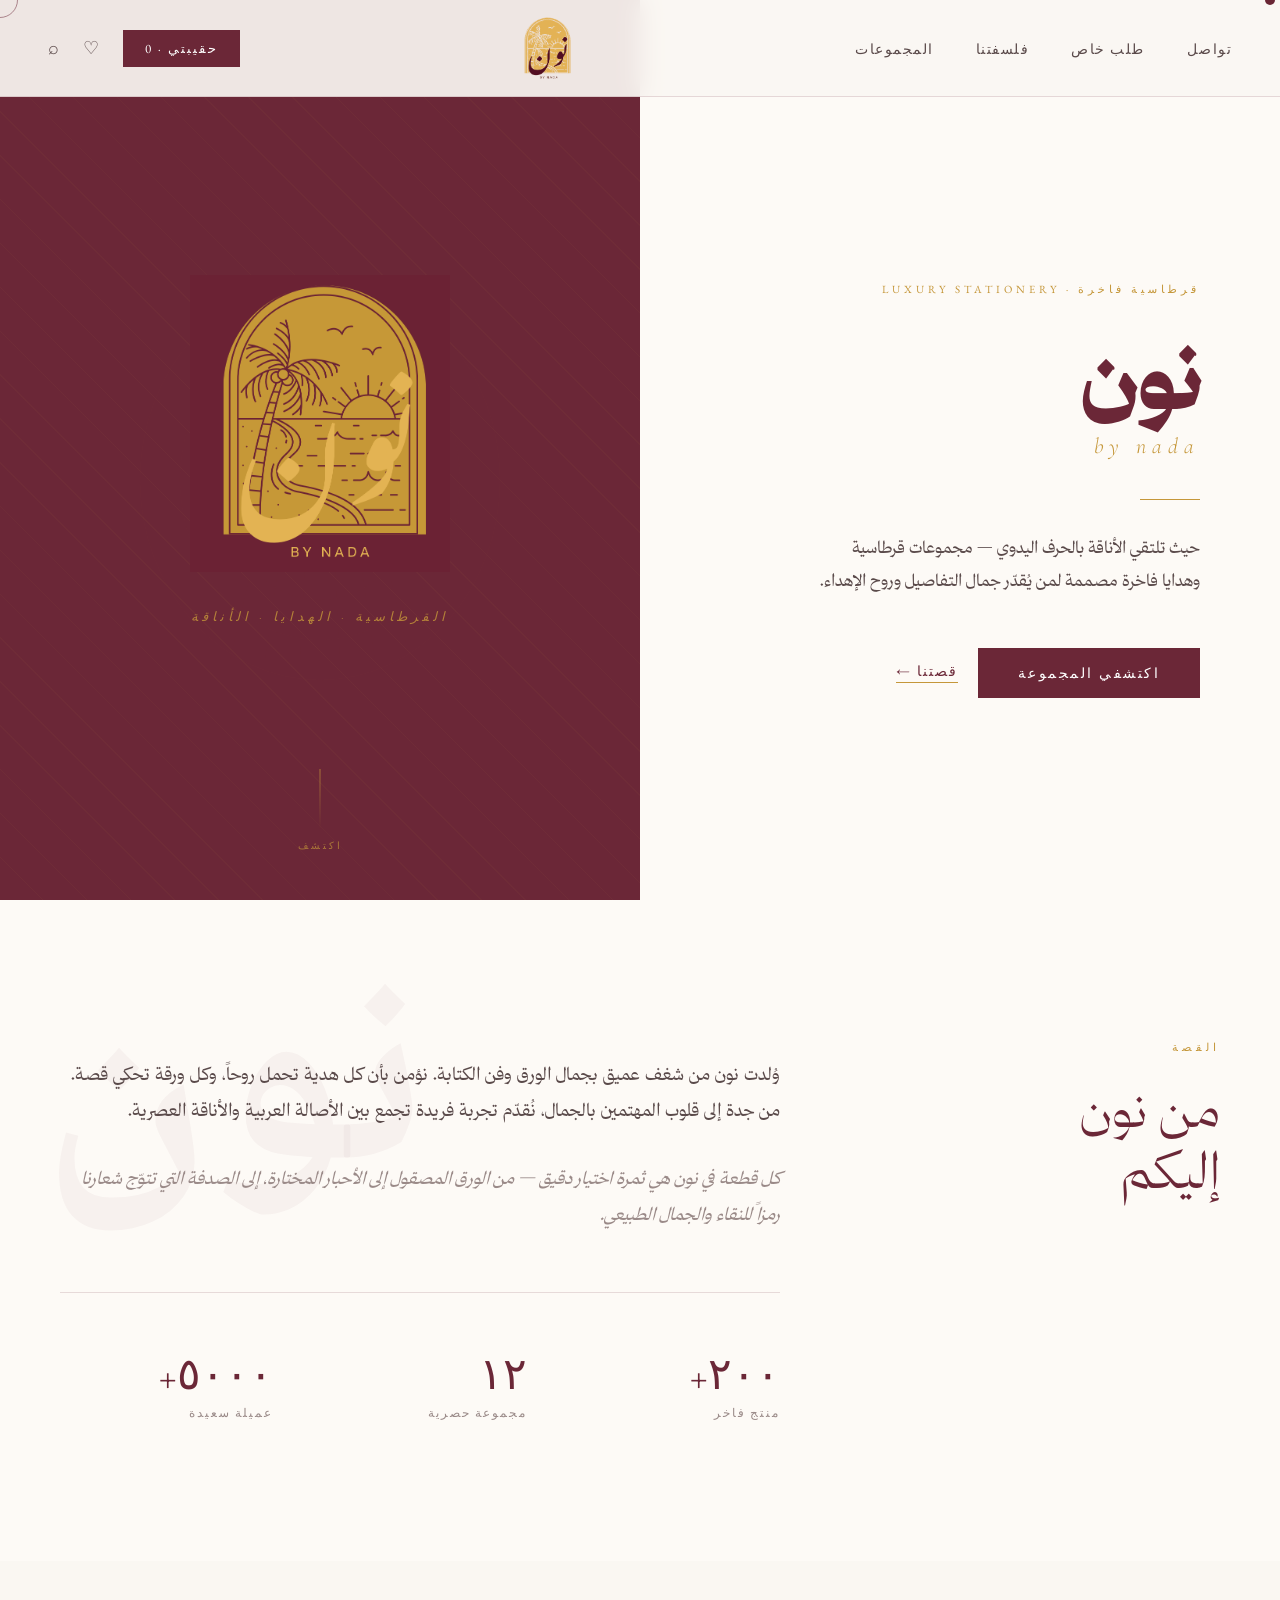
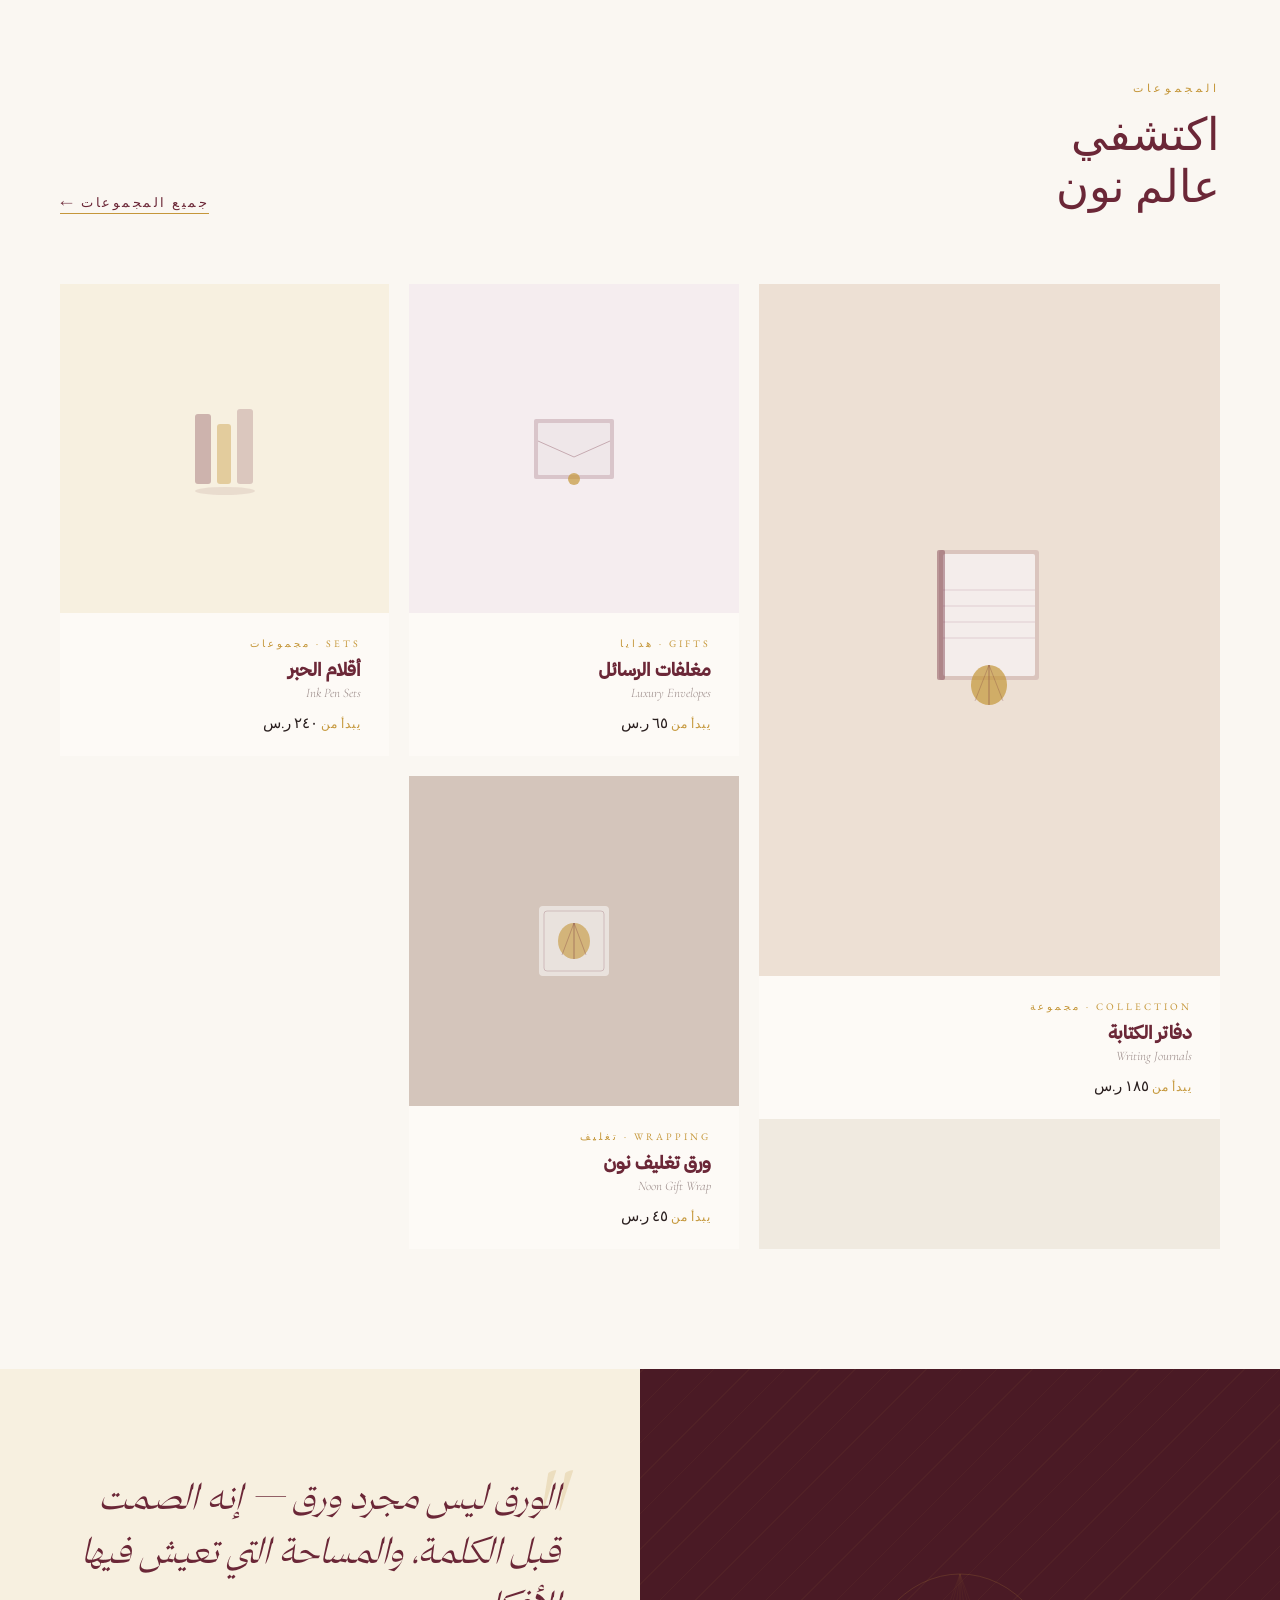
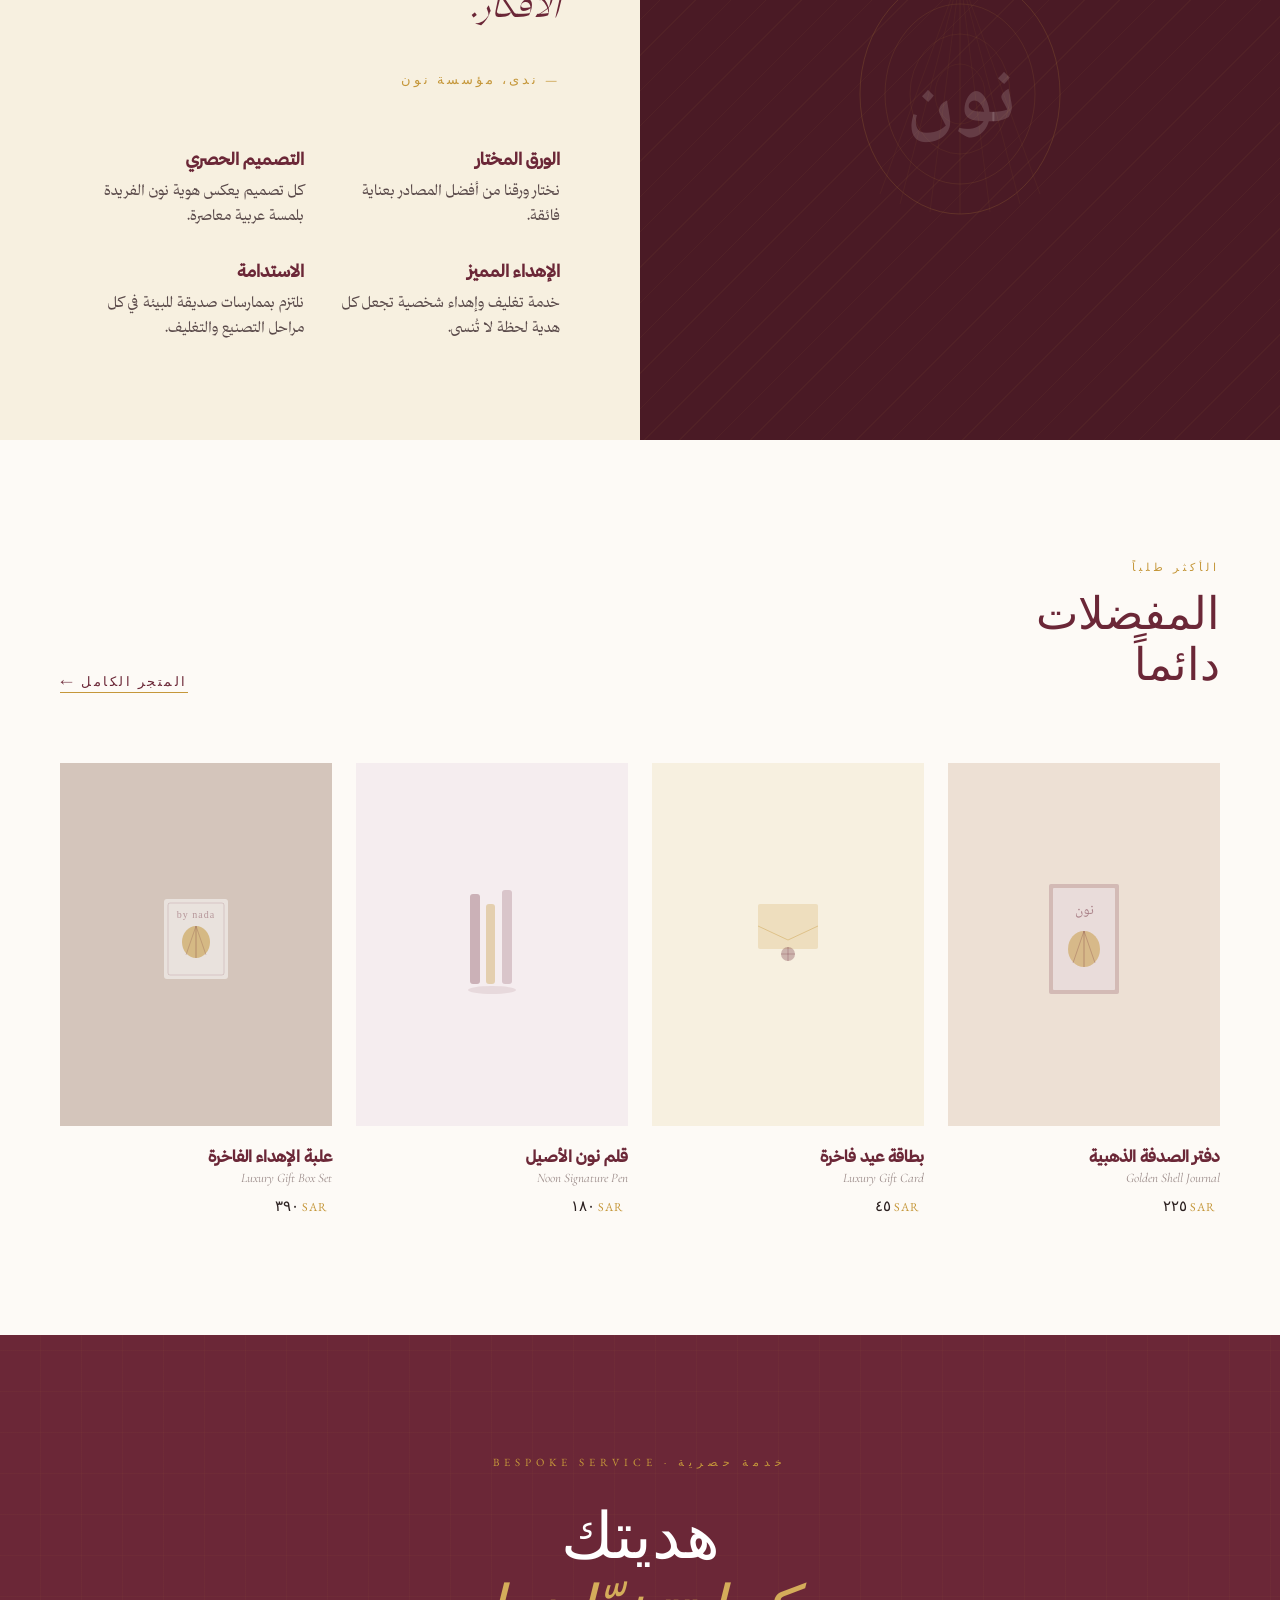
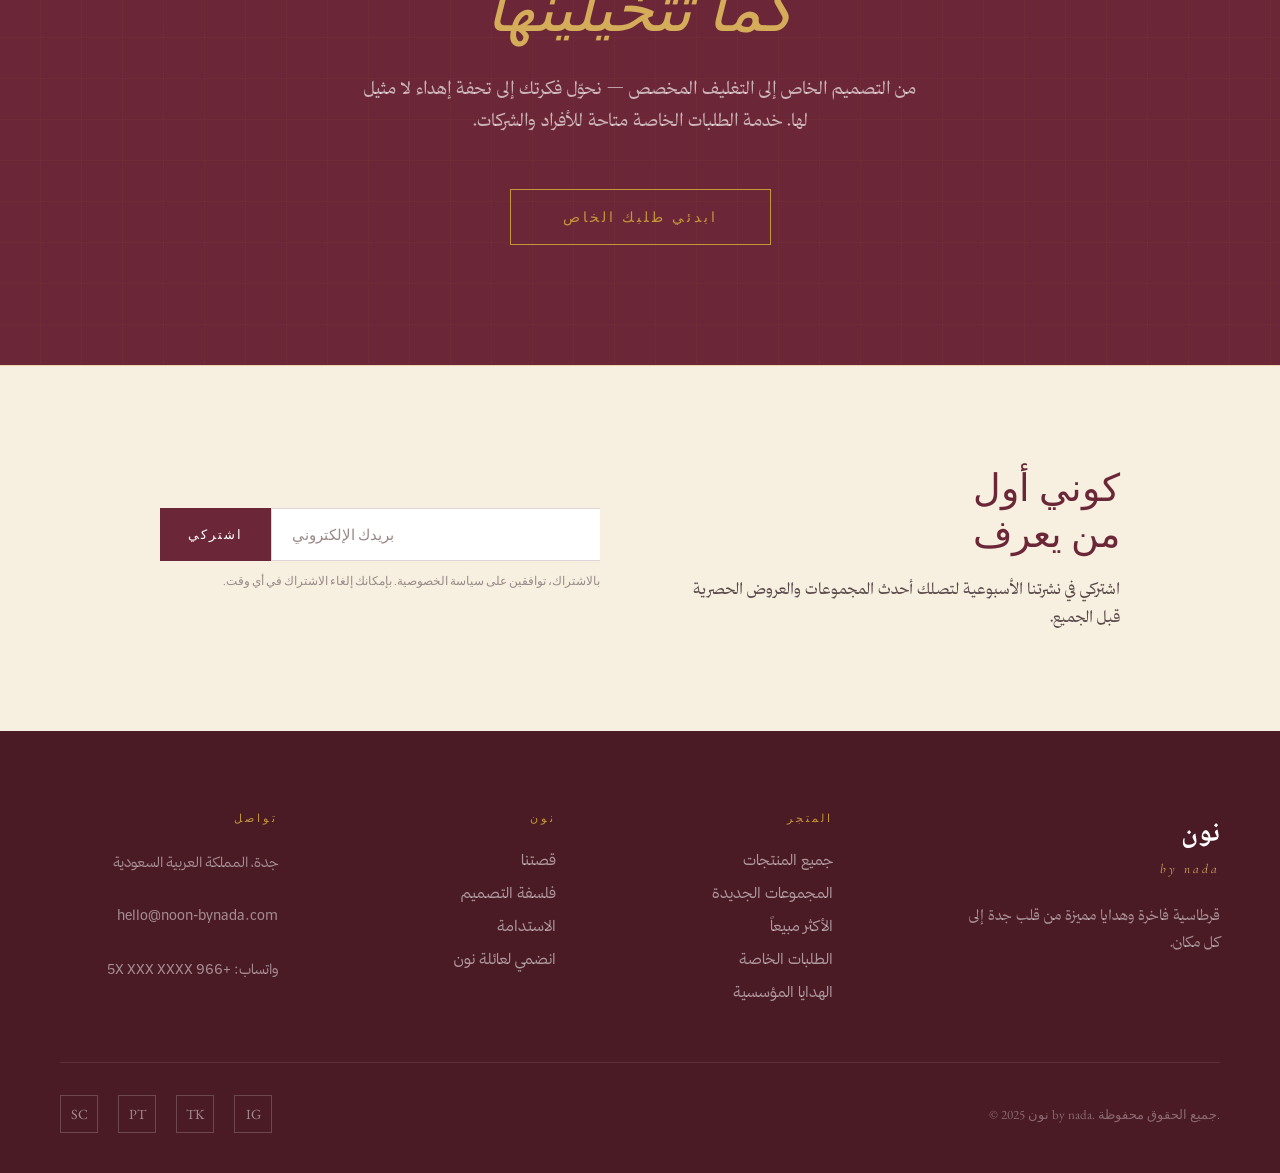
==== commit c52b23ab: "Update index.html" ====
--- a/index.html
+++ b/index.html
@@ -3,7 +3,7 @@
 <head>
 <meta charset="UTF-8">
 <meta name="viewport" content="width=device-width, initial-scale=1.0">
-<title>نون by nada — القرطاسية الفاخرة</title>
+<title>نون by nada — قرطاسية</title>
 <link rel="preconnect" href="https://fonts.googleapis.com">
 <link rel="preconnect" href="https://fonts.gstatic.com" crossorigin>
 <link href="https://fonts.googleapis.com/css2?family=Cormorant+Garamond:ital,wght@0,300;0,400;0,500;0,600;1,300;1,400&family=Noto+Naskh+Arabic:wght@400;500;600;700&family=EB+Garamond:ital,wght@0,400;0,500;1,400&display=swap" rel="stylesheet">
@@ -1284,7 +1284,7 @@
 <section class="story" id="craft">
   <div class="story-intro reveal">
     <span class="story-label">القصة</span>
-    <h2 class="story-heading">من نون<br>إلى نادا</h2>
+    <h2 class="story-heading">من نون<br>إليكم</h2>
   </div>
 
   <div class="story-content reveal">
@@ -1442,12 +1442,12 @@
     <blockquote class="craft-quote">
       الورق ليس مجرد ورق — إنه الصمت قبل الكلمة، والمساحة التي تعيش فيها الأفكار.
     </blockquote>
-    <p class="craft-attribution">— نادا، مؤسسة نون</p>
+    <p class="craft-attribution">— ندى، مؤسسة نون</p>
 
     <div class="craft-pillars">
       <div>
         <p class="pillar-title">الورق المختار</p>
-        <p class="pillar-body">نختار ورقنا من أفضل المصادر الأوروبية والمحلية بعناية فائقة.</p>
+        <p class="pillar-body">نختار ورقنا من أفضل المصادر بعناية فائقة.</p>
       </div>
       <div>
         <p class="pillar-title">التصميم الحصري</p>
@@ -1564,7 +1564,7 @@
   </div>
 </section>
 
-<!-- ═══ TESTIMONIALS ═══ -->
+<!-- ═══ TESTIMONIALS ═══ 
 <section class="testimonials">
   <div class="section-header reveal">
     <div>
@@ -1619,7 +1619,7 @@
 
   </div>
 </section>
-
+-->
 <!-- ═══ NEWSLETTER ═══ -->
 <section class="newsletter" id="contact">
   <div class="newsletter-text reveal">
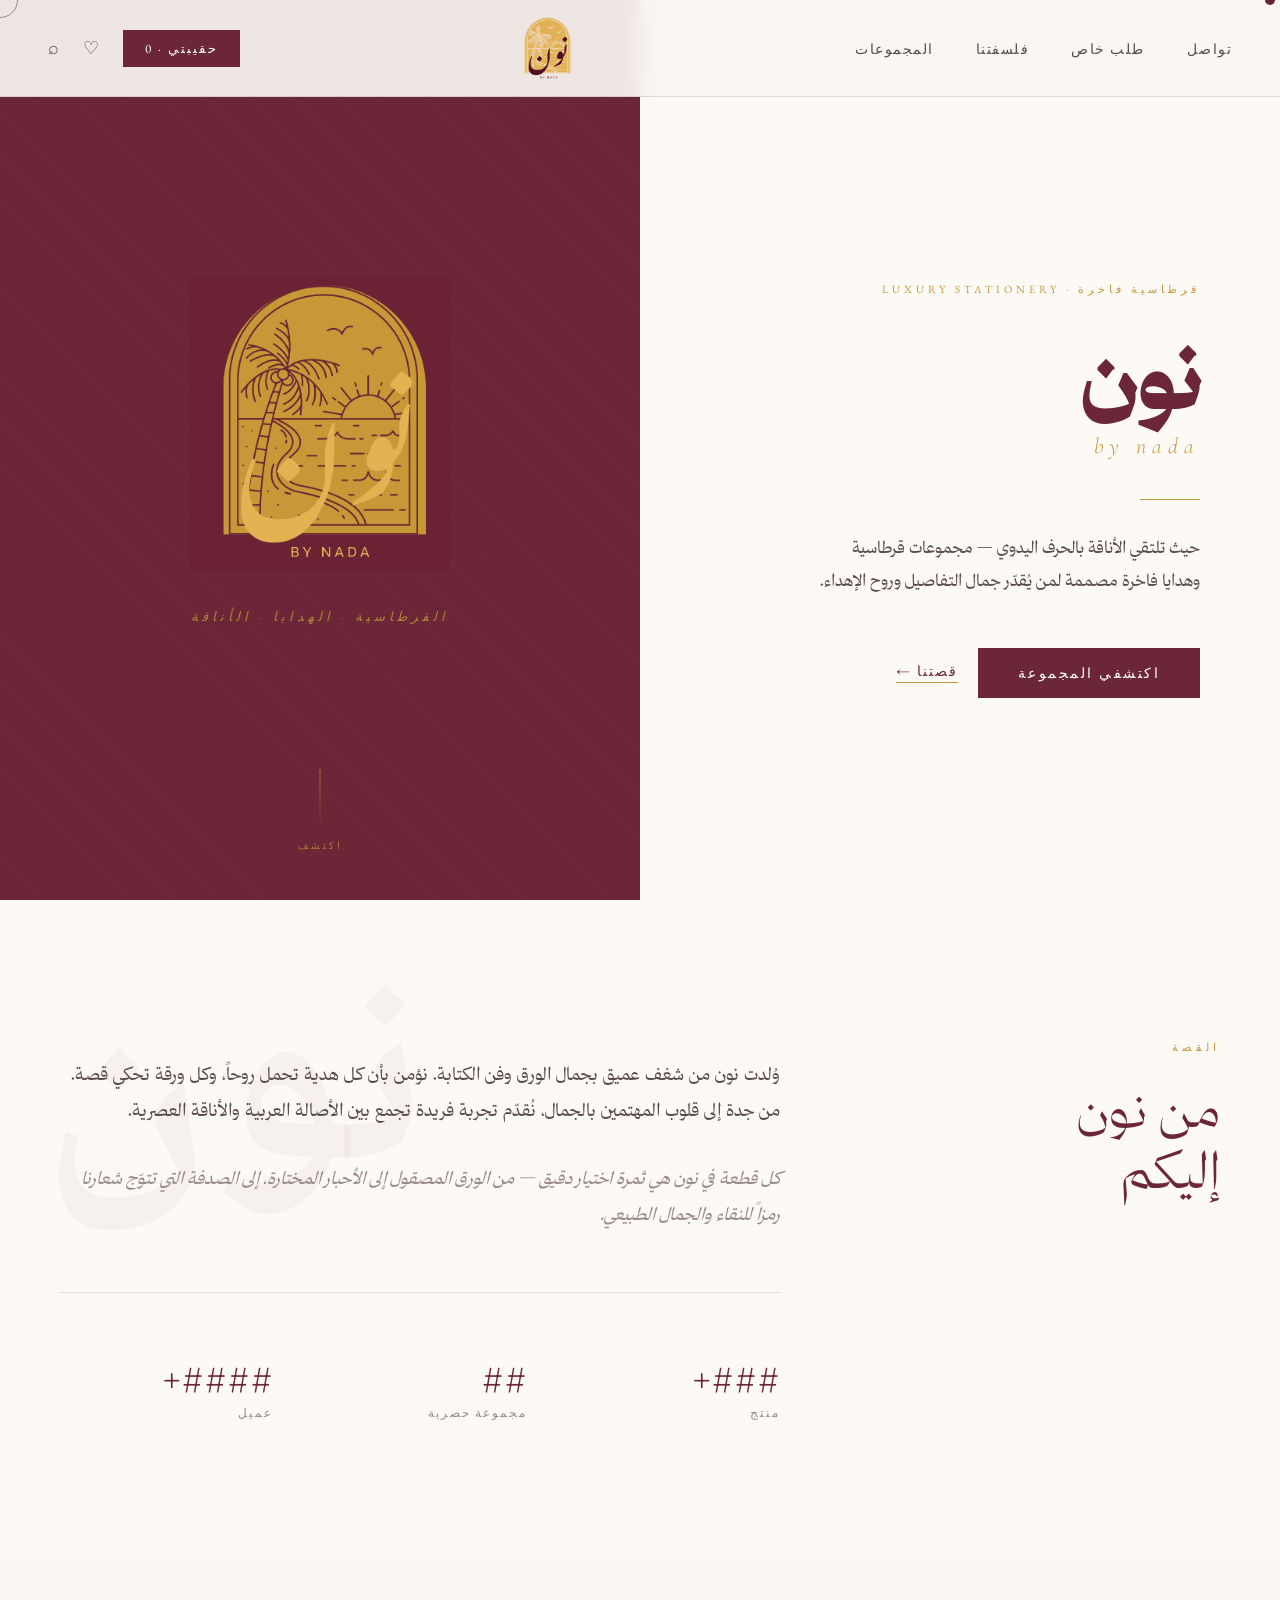
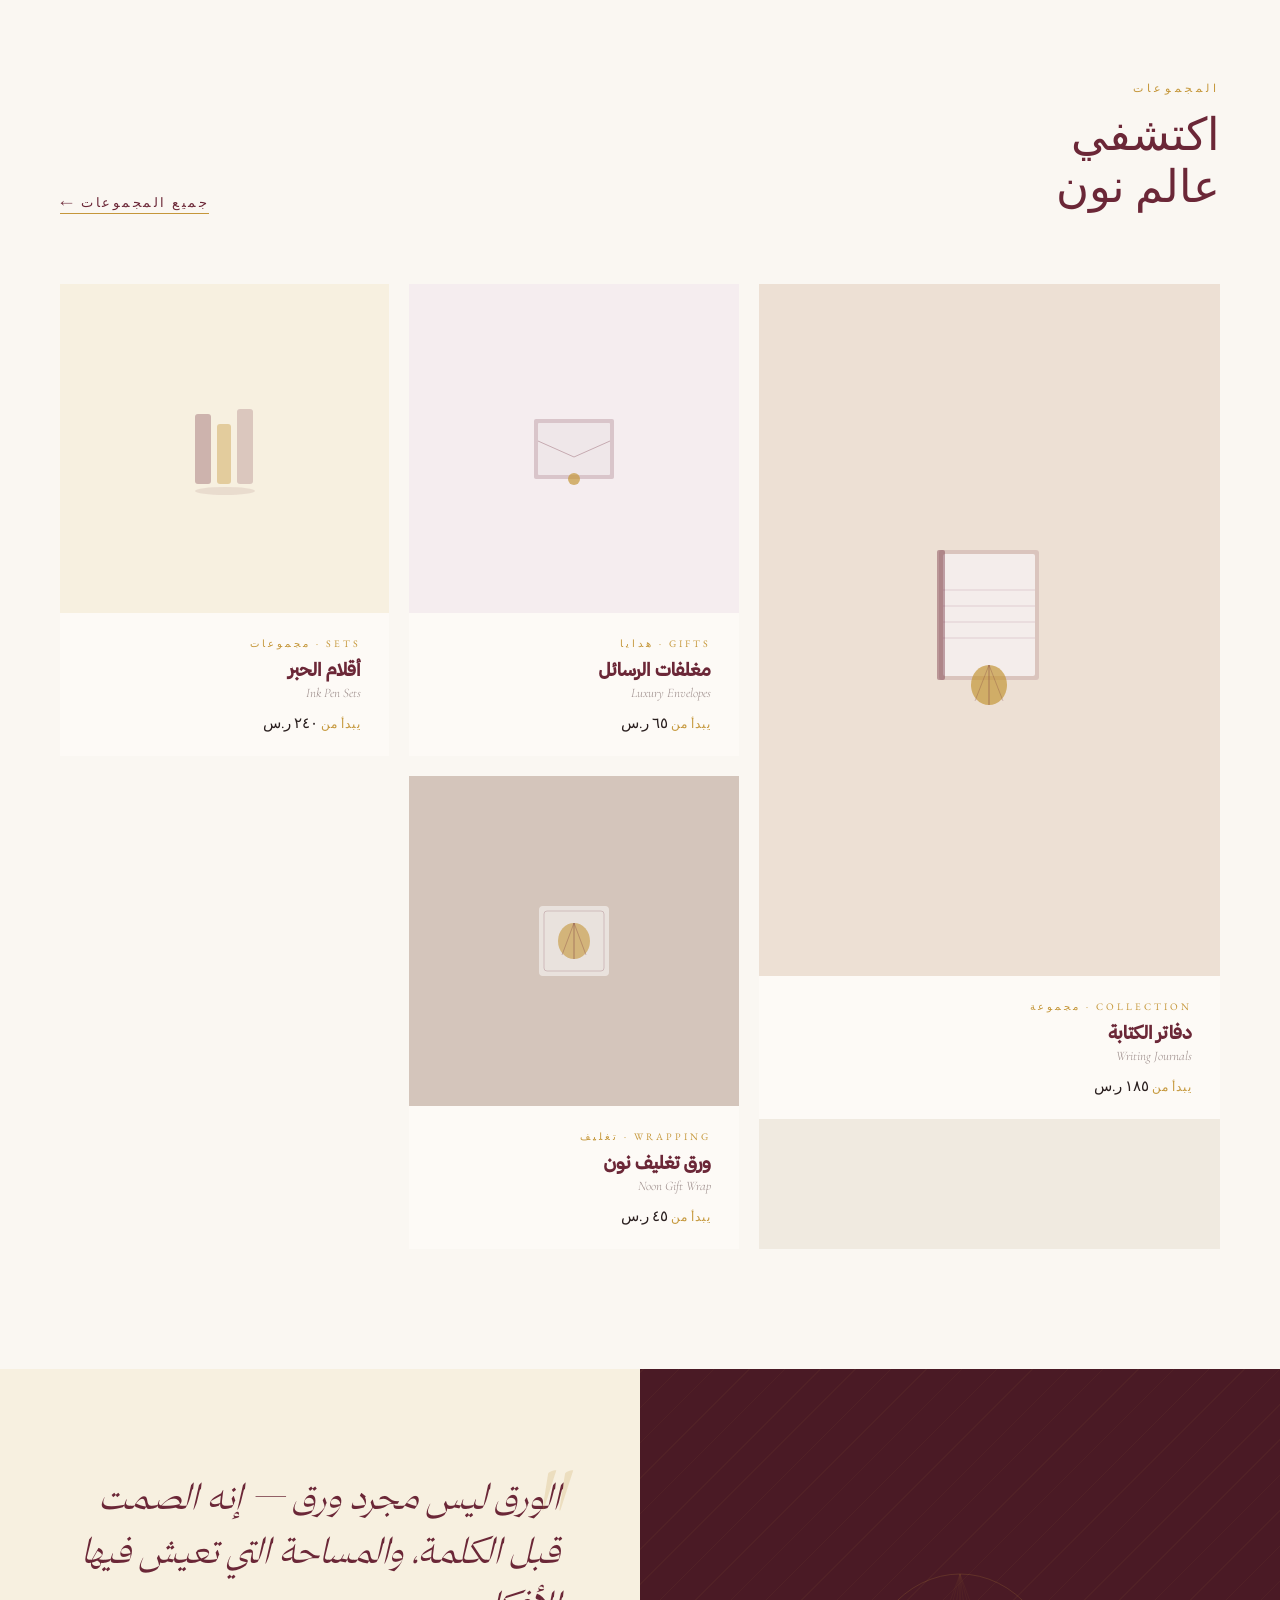
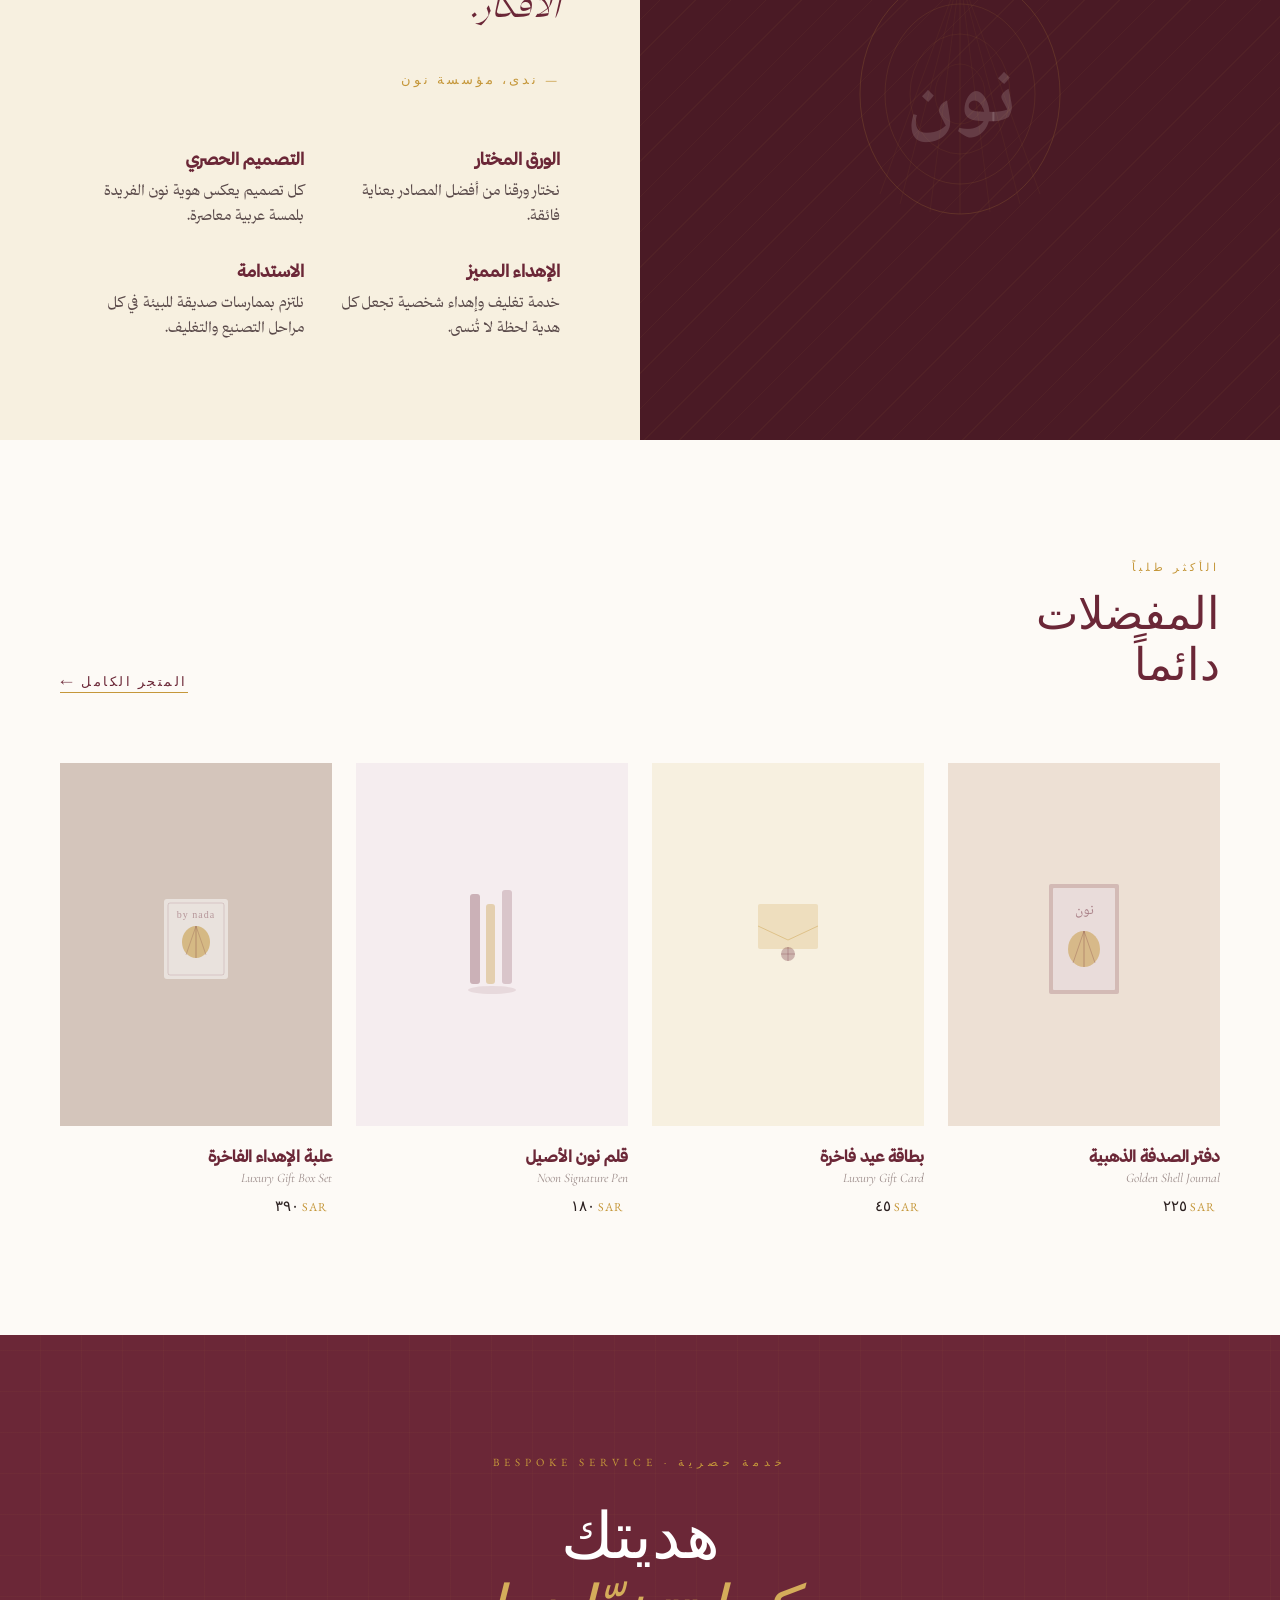
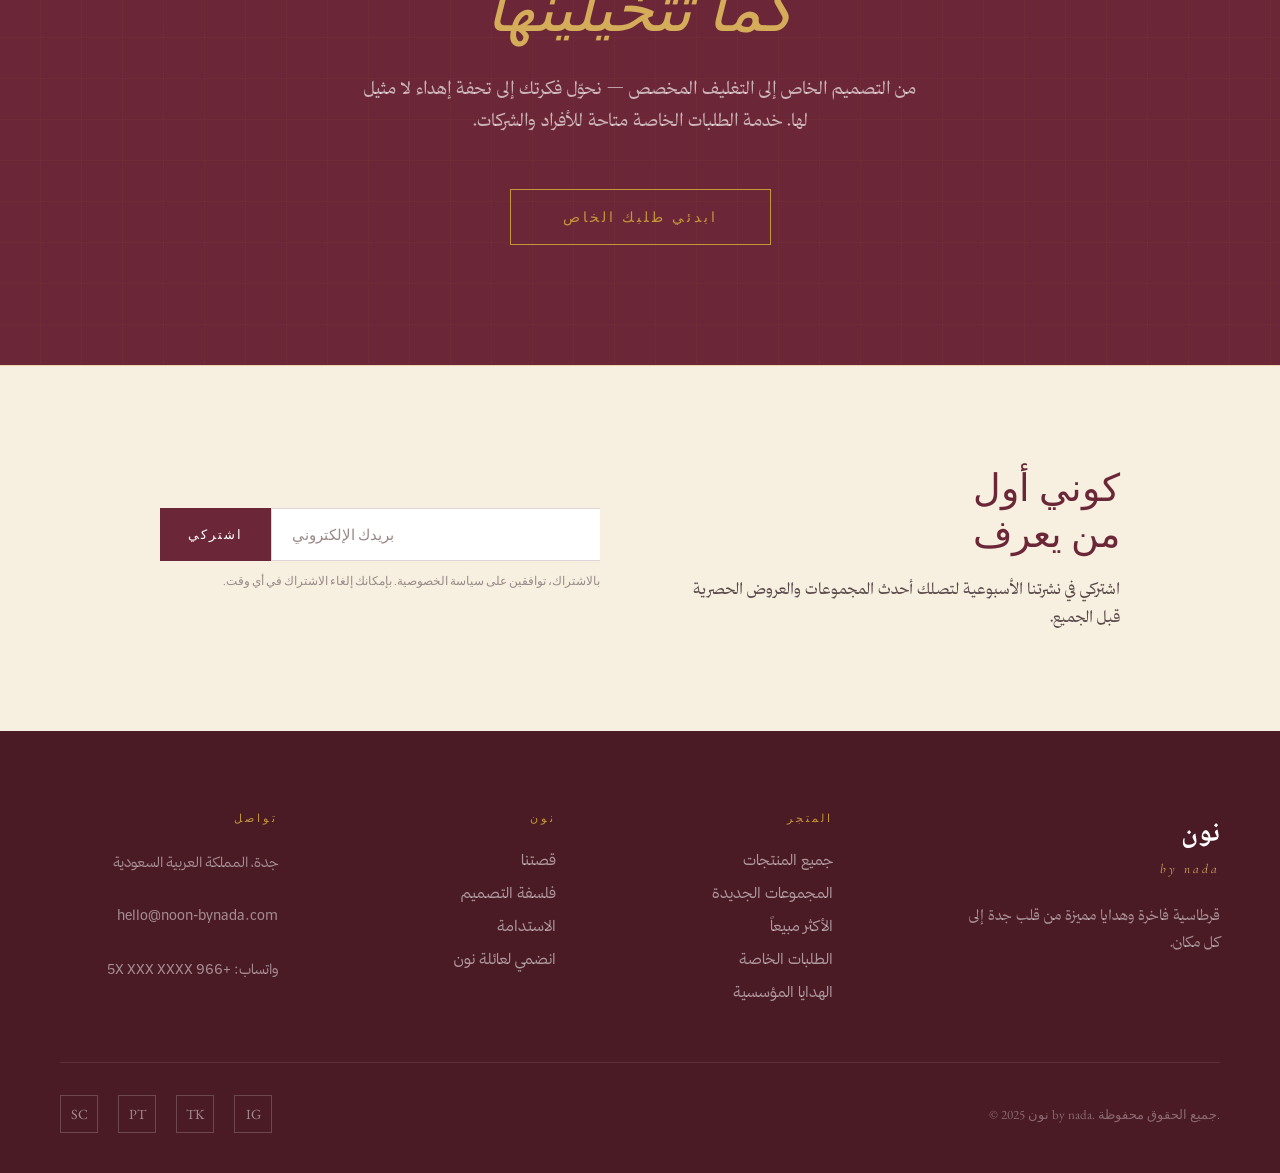
==== commit 0ebc654d: "Update index.html" ====
--- a/index.html
+++ b/index.html
@@ -1225,7 +1225,7 @@
   </ul>
 
   <a href="#" class="nav-logo">
-    <img src="logo-nav.png" alt="نون by nada" style="height:64px;width:auto;object-fit:contain;" />
+    <img src="logo-nav.png" alt="نـون by nada" style="height:64px;width:auto;object-fit:contain;" />
   </a>
 
   <div class="nav-actions">
@@ -1284,7 +1284,7 @@
 <section class="story" id="craft">
   <div class="story-intro reveal">
     <span class="story-label">القصة</span>
-    <h2 class="story-heading">من نون<br>إليكم</h2>
+    <h2 class="story-heading">من نـون<br>إليكم</h2>
   </div>
 
   <div class="story-content reveal">
@@ -1297,16 +1297,16 @@
 
     <div class="story-stats">
       <div class="reveal">
-        <div class="stat-num">٢٠٠+</div>
-        <div class="stat-label">منتج فاخر</div>
+        <div class="stat-num">###+</div>
+        <div class="stat-label">منتج</div>
       </div>
       <div class="reveal">
-        <div class="stat-num">١٢</div>
+        <div class="stat-num">##</div>
         <div class="stat-label">مجموعة حصرية</div>
       </div>
       <div class="reveal">
-        <div class="stat-num">٥٠٠٠+</div>
-        <div class="stat-label">عميلة سعيدة</div>
+        <div class="stat-num">####+</div>
+        <div class="stat-label">عميل</div>
       </div>
     </div>
   </div>
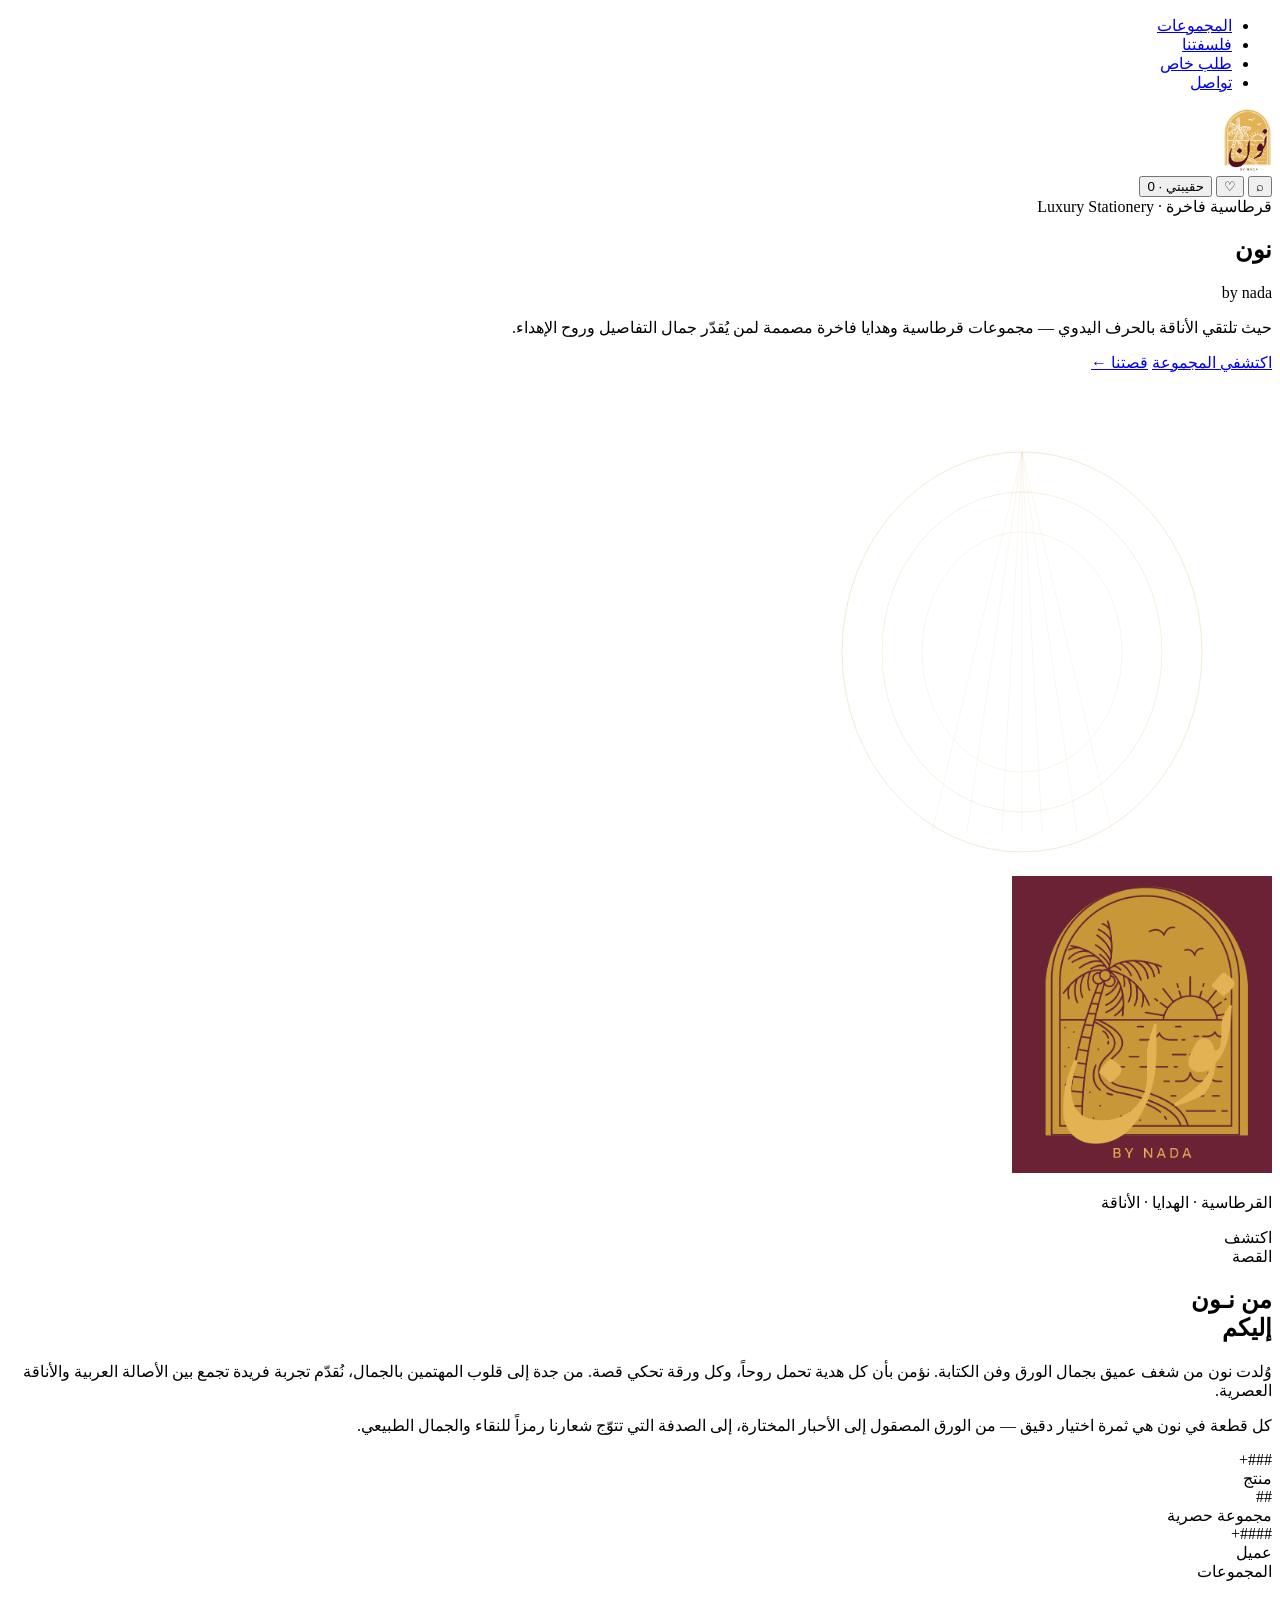
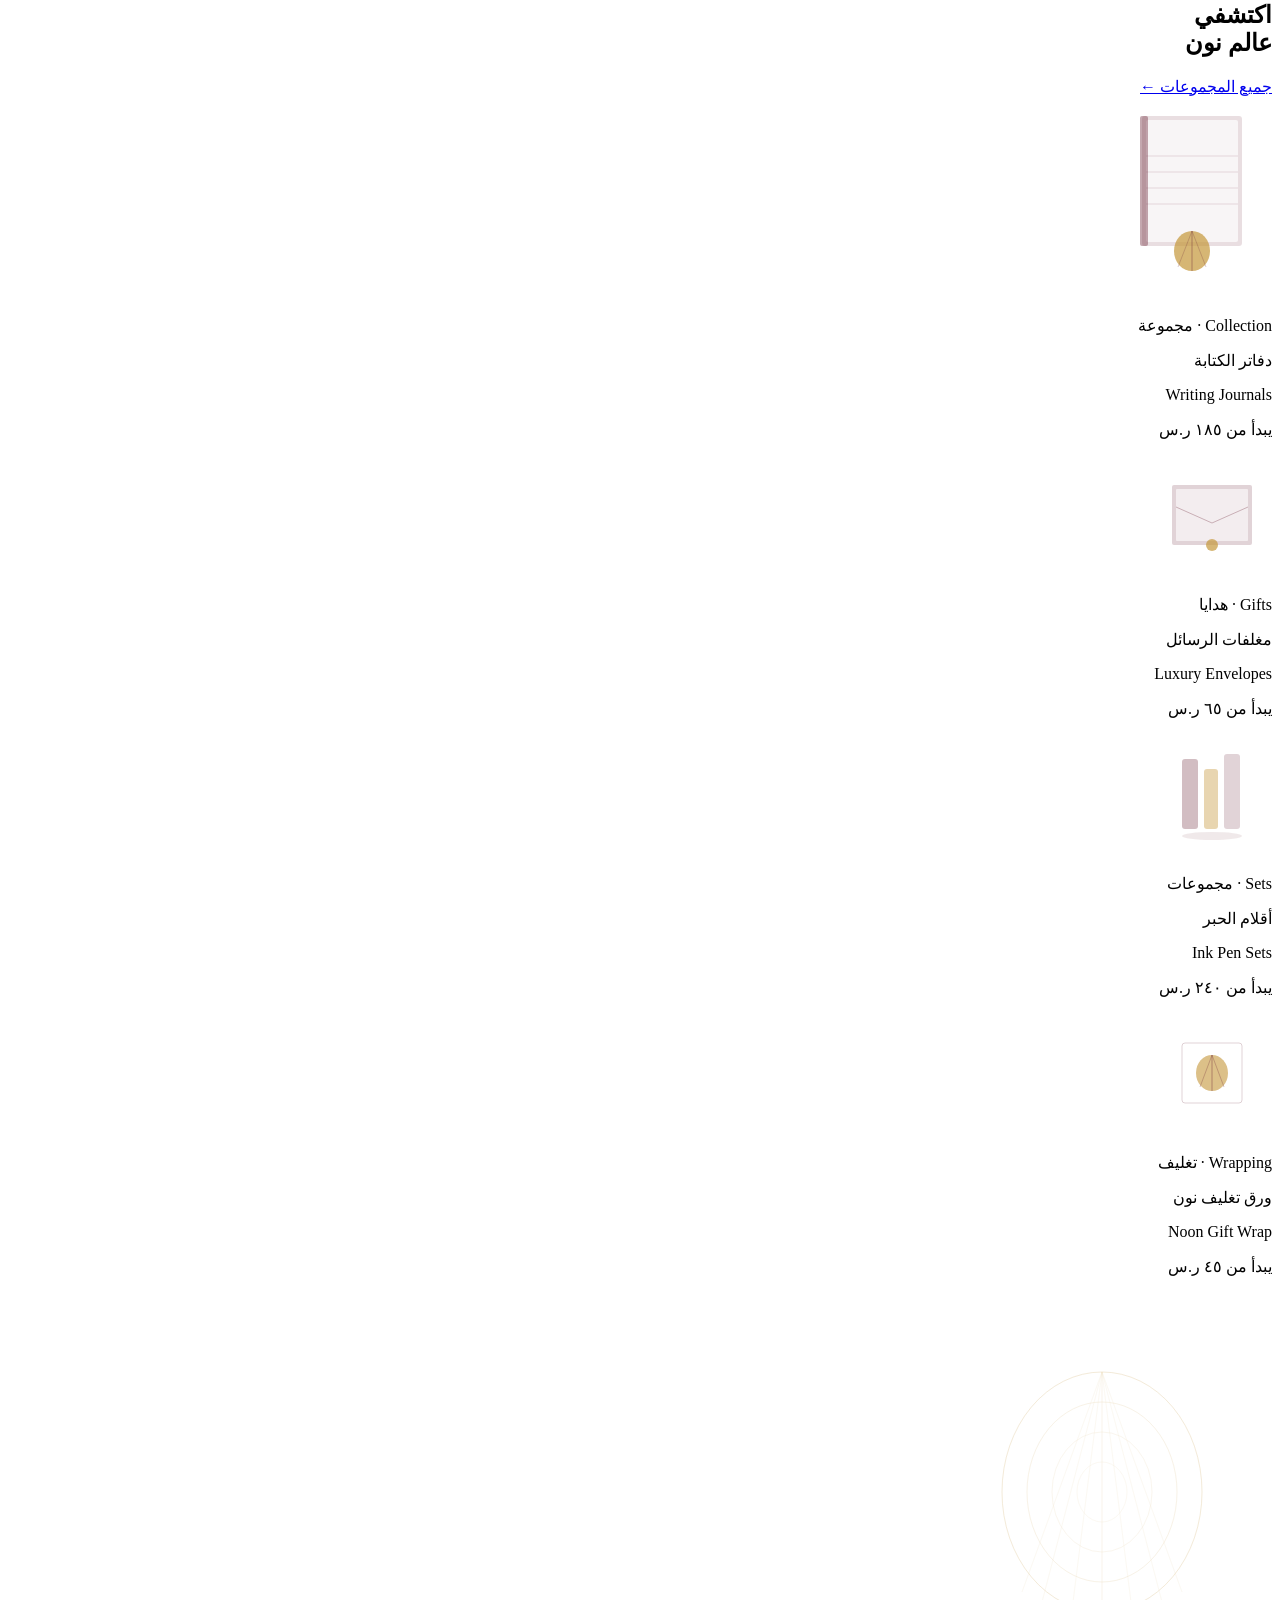
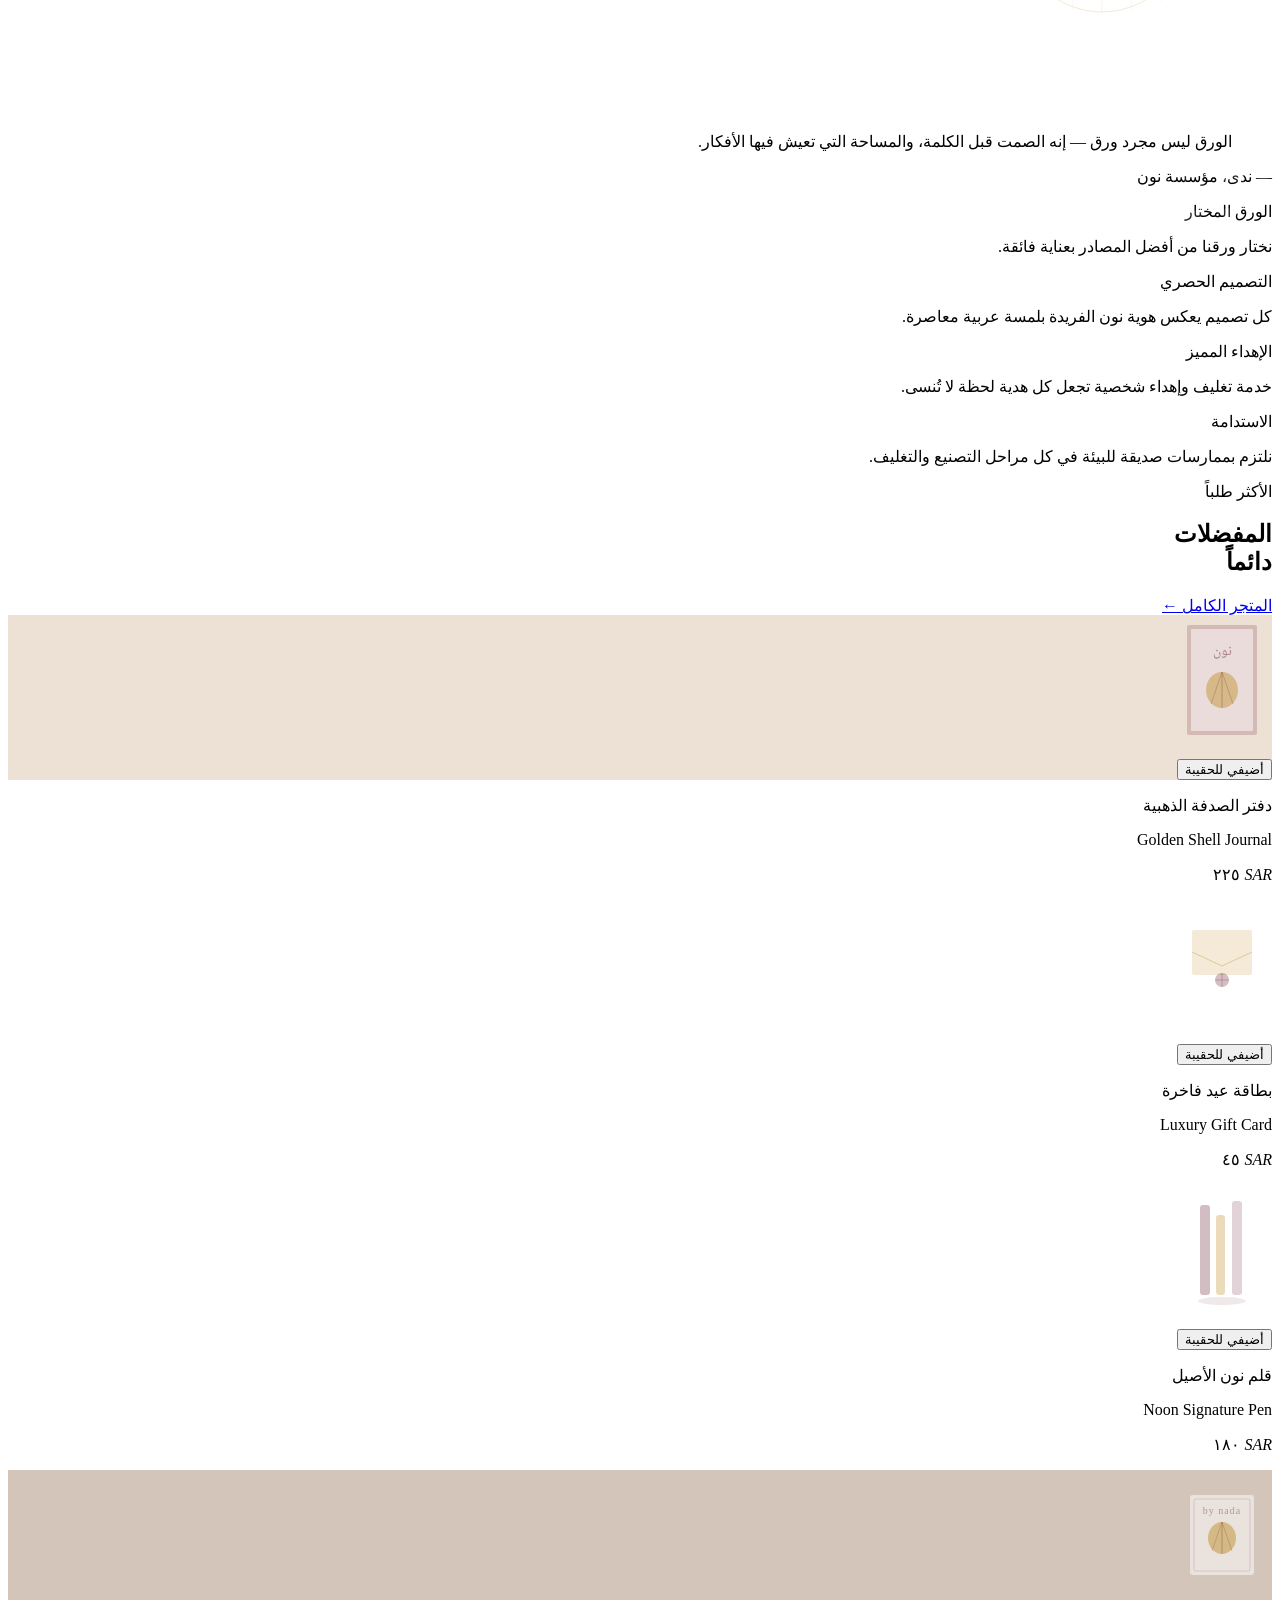
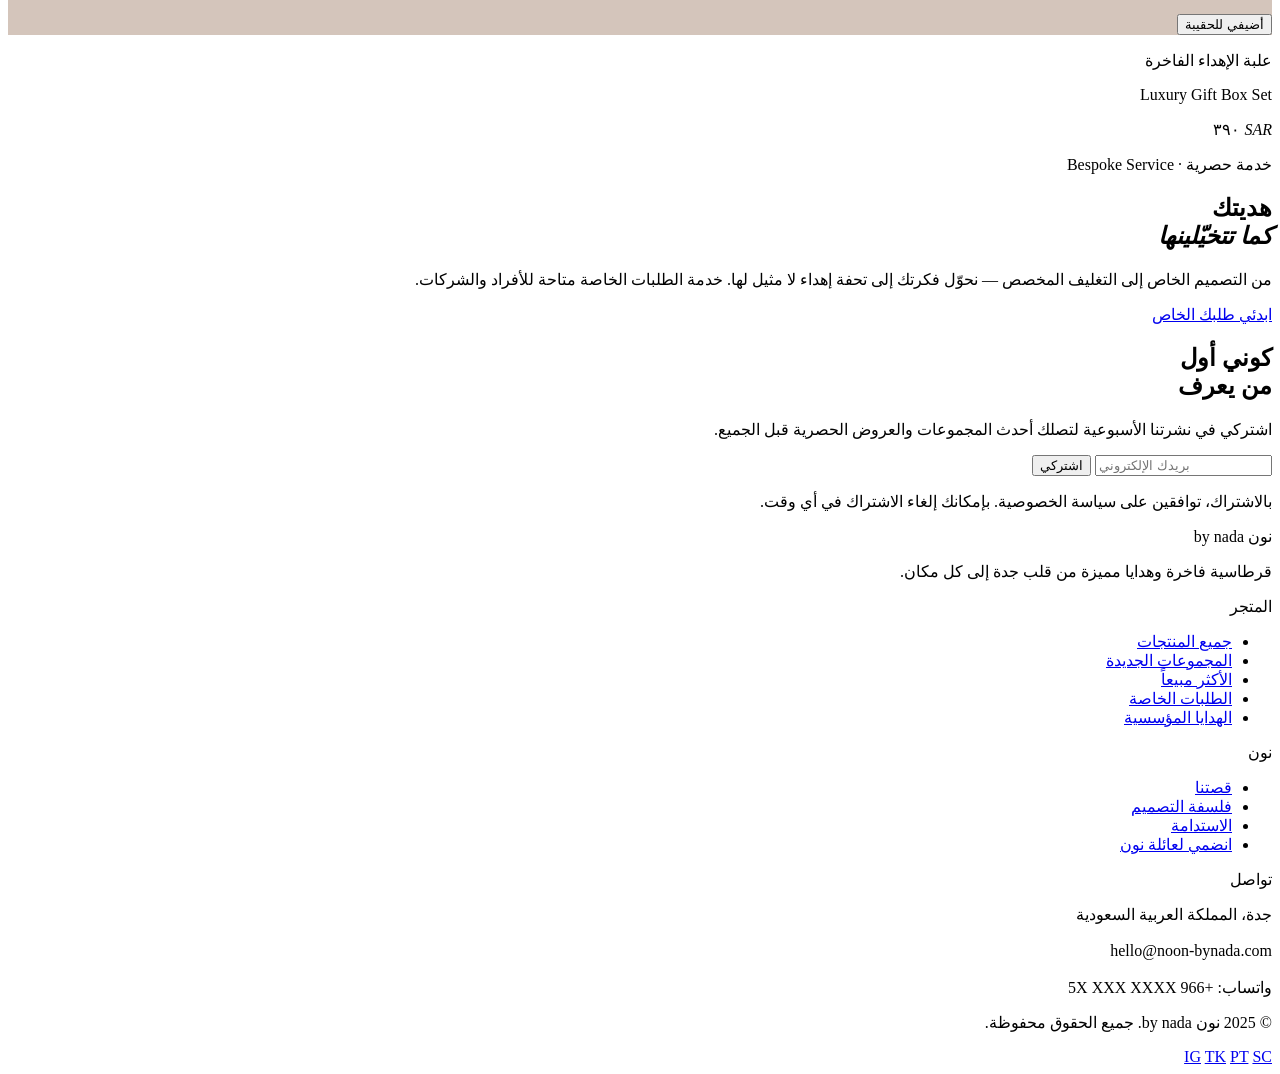
==== commit 752d37cf: "Update index.html" ====
--- a/index.html
+++ b/index.html
@@ -7,1207 +7,9 @@
 <link rel="preconnect" href="https://fonts.googleapis.com">
 <link rel="preconnect" href="https://fonts.gstatic.com" crossorigin>
 <link href="https://fonts.googleapis.com/css2?family=Cormorant+Garamond:ital,wght@0,300;0,400;0,500;0,600;1,300;1,400&family=Noto+Naskh+Arabic:wght@400;500;600;700&family=EB+Garamond:ital,wght@0,400;0,500;1,400&display=swap" rel="stylesheet">
-<style>
-
-    
-        @font-face {
-      font-family: 'ThmanyahSans';
-      src: url('fonts/thmanyahsans-Light.otf') format('opentype');
-      font-weight: 300; font-style: normal;
-    }
-    @font-face {
-      font-family: 'ThmanyahSans';
-      src: url('fonts/thmanyahsans-Regular.otf') format('opentype');
-      font-weight: 400; font-style: normal;
-    }
-    @font-face {
-      font-family: 'ThmanyahSans';
-      src: url('fonts/thmanyahsans-Medium.otf') format('opentype');
-      font-weight: 500; font-style: normal;
-    }
-    @font-face {
-      font-family: 'ThmanyahSerifDisplay';
-      src: url('fonts/thmanyahserifdisplay-Light.otf') format('opentype');
-      font-weight: 300; font-style: normal;
-    }
-    @font-face {
-      font-family: 'ThmanyahSerifDisplay';
-      src: url('fonts/thmanyahserifdisplay-Regular.otf') format('opentype');
-      font-weight: 400; font-style: normal;
-    }
-    @font-face {
-      font-family: 'ThmanyahSerifDisplay';
-      src: url('fonts/thmanyahserifdisplay-Medium.otf') format('opentype');
-      font-weight: 500; font-style: normal;
-    }
-    @font-face {
-      font-family: 'ThmanyahSerifText';
-      src: url('fonts/thmanyahseriftext-Light.otf') format('opentype');
-      font-weight: 300; font-style: normal;
-    }
-    @font-face {
-      font-family: 'ThmanyahSerifText';
-      src: url('fonts/thmanyahseriftext-Regular.otf') format('opentype');
-      font-weight: 400; font-style: normal;
-    }
-    @font-face {
-      font-family: 'ThmanyahSerifText';
-      src: url('fonts/thmanyahseriftext-Medium.otf') format('opentype');
-      font-weight: 500; font-style: normal;
-    }
-    @font-face {
-      font-family: 'ThmanyahSerifText';
-      src: url('fonts/thmanyahseriftext-Bold.otf') format('opentype');
-      font-weight: 700; font-style: normal;
-    }
-
-
-:root {
-  --burgundy: #6B2737;
-  --burgundy-deep: #4A1A25;
-  --burgundy-light: #8B3D50;
-  --burgundy-mist: #f5edef;
-  --mustard: #C5973A;
-  --mustard-light: #D4AC5A;
-  --mustard-pale: #f7f0e0;
-  --cream: #FAF7F2;
-  --cream-dark: #F0EAE0;
-  --warm-white: #FDFAF6;
-  --ink: #2A1F1F;
-  --ink-light: #5A4A4A;
-  --ink-muted: #9A8A88;
-  --border: rgba(107,39,55,0.15);
-  --border-gold: rgba(197,151,58,0.3);
-}
-
-*, *::before, *::after { box-sizing: border-box; margin: 0; padding: 0; }
-
-html { scroll-behavior: smooth; }
-
-body {
-  background: var(--cream);
-  color: var(--ink);
-  font-family: 'EB Garamond', Georgia, serif;
-  overflow-x: hidden;
-  cursor: none;
-}
-
-/* ─── Custom Cursor ─── */
-.cursor {
-  position: fixed;
-  width: 10px; height: 10px;
-  background: var(--burgundy);
-  border-radius: 50%;
-  pointer-events: none;
-  z-index: 9999;
-  transform: translate(-50%,-50%);
-  transition: transform 0.1s, width 0.3s, height 0.3s, background 0.3s;
-  mix-blend-mode: multiply;
-}
-.cursor-ring {
-  position: fixed;
-  width: 36px; height: 36px;
-  border: 1px solid var(--burgundy);
-  border-radius: 50%;
-  pointer-events: none;
-  z-index: 9998;
-  transform: translate(-50%,-50%);
-  transition: transform 0.15s ease-out, width 0.3s, height 0.3s, opacity 0.3s;
-  opacity: 0.5;
-}
-.cursor.hover { width: 20px; height: 20px; background: var(--mustard); }
-.cursor-ring.hover { width: 54px; height: 54px; opacity: 0.3; }
-
-/* ─── Nav ─── */
-nav {
-  position: fixed;
-  top: 0; left: 0; right: 0;
-  z-index: 100;
-  display: flex;
-  flex-direction: row-reverse;
-  justify-content: space-between;
-  align-items: center;
-  padding: 16px 48px;
-  background: rgba(250,247,242,0.92);
-  backdrop-filter: blur(12px);
-  border-bottom: 0.5px solid var(--border);
-  transition: padding 0.4s;
-  direction: ltr;
-}
-nav.scrolled { padding: 10px 48px; }
-
-.nav-logo {
-  display: flex;
-  align-items: center;
-  text-decoration: none;
-  margin-left: 0;
-}
-.nav-logo-arabic {
-  font-family: 'ThmanyahSerifDisplay', serif;
-  font-size: 22px;
-  font-weight: 700;
-  color: var(--burgundy);
-  line-height: 1;
-  letter-spacing: 0.02em;
-}
-.nav-logo-en {
-  font-family: 'EB Garamond', serif;
-  font-size: 11px;
-  font-weight: 400;
-  color: var(--mustard);
-  letter-spacing: 3px;
-  text-transform: lowercase;
-}
-
-.nav-links {
-  display: flex;
-  gap: 42px;
-  list-style: none;
-}
-.nav-links a {
-  font-family: 'EB Garamond', serif;
-  font-size: 14px;
-  font-weight: 400;
-  color: var(--ink-light);
-  text-decoration: none;
-  letter-spacing: 1.5px;
-  text-transform: uppercase;
-  position: relative;
-  transition: color 0.3s;
-}
-.nav-links a::after {
-  content: '';
-  position: absolute;
-  bottom: -3px; left: 0; right: 0;
-  height: 0.5px;
-  background: var(--mustard);
-  transform: scaleX(0);
-  transform-origin: right;
-  transition: transform 0.4s ease;
-}
-.nav-links a:hover { color: var(--burgundy); }
-.nav-links a:hover::after { transform: scaleX(1); transform-origin: left; }
-
-.nav-actions {
-  display: flex;
-  gap: 24px;
-  align-items: center;
-}
-.nav-icon {
-  color: var(--ink-light);
-  font-size: 18px;
-  cursor: pointer;
-  transition: color 0.3s;
-  background: none; border: none;
-}
-.nav-icon:hover { color: var(--burgundy); }
-.nav-bag {
-  display: flex;
-  align-items: center;
-  gap: 8px;
-  padding: 10px 22px;
-  background: var(--burgundy);
-  color: #fff;
-  font-family: 'EB Garamond', serif;
-  font-size: 13px;
-  letter-spacing: 2px;
-  text-transform: uppercase;
-  border: none;
-  cursor: pointer;
-  transition: background 0.3s;
-}
-.nav-bag:hover { background: var(--burgundy-deep); }
-
-/* ─── Hero ─── */
-.hero {
-  min-height: 100vh;
-  display: grid;
-  grid-template-columns: 1fr 1fr;
-  position: relative;
-  overflow: hidden;
-}
-
-.hero-left {
-  background: var(--warm-white);
-  display: flex;
-  flex-direction: column;
-  justify-content: center;
-  padding: 160px 80px 80px 80px;
-  position: relative;
-  z-index: 1;
-}
-
-.hero-eyebrow {
-  font-family: 'EB Garamond', serif;
-  font-size: 11px;
-  letter-spacing: 4px;
-  text-transform: uppercase;
-  color: var(--mustard);
-  margin-bottom: 32px;
-  opacity: 0;
-  animation: fadeUp 0.8s ease 0.3s forwards;
-}
-
-.hero-title-arabic {
-  font-family: 'ThmanyahSerifDisplay', 'Noto Naskh Arabic', serif;
-  font-size: clamp(52px, 7vw, 88px);
-  font-weight: 700;
-  color: var(--burgundy);
-  line-height: 1.1;
-  margin-bottom: 8px;
-  opacity: 0;
-  animation: fadeUp 0.8s ease 0.5s forwards;
-}
-
-.hero-title-en {
-  font-family: 'Cormorant Garamond', serif;
-  font-size: clamp(16px, 2vw, 22px);
-  font-weight: 300;
-  font-style: italic;
-  color: var(--mustard);
-  letter-spacing: 6px;
-  margin-bottom: 40px;
-  opacity: 0;
-  animation: fadeUp 0.8s ease 0.65s forwards;
-}
-
-.hero-divider {
-  width: 60px;
-  height: 0.5px;
-  background: var(--mustard);
-  margin-bottom: 32px;
-  opacity: 0;
-  animation: fadeUp 0.8s ease 0.75s forwards;
-}
-
-.hero-desc {
-  font-family: 'ThmanyahSerifText', serif;
-  font-size: 17px;
-  font-weight: 400;
-  color: var(--ink-light);
-  line-height: 1.9;
-  max-width: 380px;
-  margin-bottom: 52px;
-  opacity: 0;
-  animation: fadeUp 0.8s ease 0.85s forwards;
-  direction: rtl;
-}
-
-.hero-cta {
-  display: flex;
-  gap: 20px;
-  align-items: center;
-  opacity: 0;
-  animation: fadeUp 0.8s ease 1s forwards;
-}
-
-.btn-primary {
-  display: inline-block;
-  padding: 16px 40px;
-  background: var(--burgundy);
-  color: #fff;
-  font-family: 'EB Garamond', serif;
-  font-size: 14px;
-  letter-spacing: 2.5px;
-  text-transform: uppercase;
-  text-decoration: none;
-  transition: background 0.3s, transform 0.2s;
-  border: none; cursor: pointer;
-}
-.btn-primary:hover { background: var(--burgundy-deep); transform: translateY(-1px); }
-
-.btn-ghost {
-  display: inline-flex;
-  align-items: center;
-  gap: 10px;
-  font-family: 'EB Garamond', serif;
-  font-size: 14px;
-  letter-spacing: 2px;
-  text-transform: uppercase;
-  color: var(--burgundy);
-  text-decoration: none;
-  border-bottom: 0.5px solid var(--mustard);
-  padding-bottom: 2px;
-  transition: color 0.3s;
-}
-.btn-ghost:hover { color: var(--mustard); }
-
-.hero-right {
-  background: var(--burgundy);
-  position: relative;
-  display: flex;
-  align-items: center;
-  justify-content: center;
-  overflow: hidden;
-}
-
-.hero-right::before {
-  content: '';
-  position: absolute;
-  inset: 0;
-  background: repeating-linear-gradient(
-    45deg,
-    transparent,
-    transparent 30px,
-    rgba(197,151,58,0.04) 30px,
-    rgba(197,151,58,0.04) 31px
-  );
-}
-
-.hero-shell-bg {
-  position: absolute;
-  opacity: 0.06;
-}
-
-.hero-logo-display {
-  position: relative;
-  z-index: 1;
-  text-align: center;
-  opacity: 0;
-  animation: fadeIn 1.2s ease 0.6s forwards;
-}
-
-.hero-logo-svg {
-  width: 280px;
-  height: auto;
-}
-
-.hero-logo-tagline {
-  font-family: 'Cormorant Garamond', serif;
-  font-size: 13px;
-  font-weight: 300;
-  font-style: italic;
-  color: rgba(197,151,58,0.8);
-  letter-spacing: 4px;
-  margin-top: 32px;
-  text-transform: uppercase;
-}
-
-.hero-scroll {
-  position: absolute;
-  bottom: 48px;
-  left: 50%;
-  transform: translateX(-50%);
-  display: flex;
-  flex-direction: column;
-  align-items: center;
-  gap: 10px;
-  z-index: 2;
-}
-.hero-scroll span {
-  font-family: 'EB Garamond', serif;
-  font-size: 10px;
-  letter-spacing: 3px;
-  text-transform: uppercase;
-  color: rgba(197,151,58,0.7);
-  writing-mode: horizontal-tb;
-}
-.scroll-line {
-  width: 0.5px;
-  height: 60px;
-  background: linear-gradient(to bottom, rgba(197,151,58,0.7), transparent);
-  animation: scrollLine 2s ease-in-out infinite;
-}
-@keyframes scrollLine {
-  0%, 100% { transform: scaleY(1); opacity: 1; }
-  50% { transform: scaleY(0.5); opacity: 0.4; }
-}
-
-/* ─── Section: The Brand Story ─── */
-.story {
-  padding: 140px 60px;
-  display: grid;
-  grid-template-columns: 1fr 2fr;
-  gap: 80px;
-  align-items: start;
-  background: var(--warm-white);
-  position: relative;
-}
-
-.story::before {
-  content: 'نون';
-  position: absolute;
-  top: 60px; left: 40px;
-  font-family: 'Noto Naskh Arabic', serif;
-  font-size: 280px;
-  font-weight: 700;
-  color: rgba(107,39,55,0.04);
-  line-height: 1;
-  pointer-events: none;
-  user-select: none;
-}
-
-.story-label {
-  font-family: 'EB Garamond', serif;
-  font-size: 11px;
-  letter-spacing: 4px;
-  text-transform: uppercase;
-  color: var(--mustard);
-  margin-bottom: 24px;
-  display: block;
-}
-
-.story-heading {
-  font-family: 'ThmanyahSerifDisplay', 'Cormorant Garamond', serif;
-  font-size: clamp(32px, 4vw, 52px);
-  font-weight: 300;
-  color: var(--burgundy);
-  line-height: 1.2;
-  margin-bottom: 0;
-}
-
-.story-content {
-  padding-top: 16px;
-}
-
-.story-body {
-  font-family: 'ThmanyahSerifText', serif;
-  font-size: 18px;
-  color: var(--ink-light);
-  line-height: 2;
-  margin-bottom: 32px;
-  direction: rtl;
-}
-
-.story-body + .story-body {
-  font-style: italic;
-  color: var(--ink-muted);
-}
-
-.story-stats {
-  display: grid;
-  grid-template-columns: repeat(3, 1fr);
-  gap: 40px;
-  margin-top: 60px;
-  padding-top: 60px;
-  border-top: 0.5px solid var(--border);
-}
-
-.stat-num {
-  font-family: 'Cormorant Garamond', serif;
-  font-size: 44px;
-  font-weight: 300;
-  color: var(--burgundy);
-  line-height: 1;
-  margin-bottom: 8px;
-}
-.stat-label {
-  font-family: 'EB Garamond', serif;
-  font-size: 12px;
-  letter-spacing: 2px;
-  text-transform: uppercase;
-  color: var(--ink-muted);
-}
-
-/* ─── Section: Collections ─── */
-.collections {
-  padding: 120px 60px;
-  background: var(--cream);
-}
-
-.section-header {
-  display: flex;
-  justify-content: space-between;
-  align-items: flex-end;
-  margin-bottom: 70px;
-}
-
-.section-label {
-  font-family: 'EB Garamond', serif;
-  font-size: 11px;
-  letter-spacing: 4px;
-  text-transform: uppercase;
-  color: var(--mustard);
-  display: block;
-  margin-bottom: 16px;
-}
-
-.section-title {
-  font-family: 'Cormorant Garamond', serif;
-  font-size: clamp(28px, 3.5vw, 46px);
-  font-weight: 300;
-  color: var(--burgundy);
-  line-height: 1.15;
-}
-
-.section-link {
-  font-family: 'EB Garamond', serif;
-  font-size: 13px;
-  letter-spacing: 2.5px;
-  text-transform: uppercase;
-  color: var(--burgundy);
-  text-decoration: none;
-  border-bottom: 0.5px solid var(--mustard);
-  padding-bottom: 2px;
-  transition: color 0.3s;
-  white-space: nowrap;
-}
-.section-link:hover { color: var(--mustard); }
-
-.collections-grid {
-  display: grid;
-  grid-template-columns: 1.4fr 1fr 1fr;
-  grid-template-rows: auto auto;
-  gap: 20px;
-}
-
-.collection-card {
-  position: relative;
-  overflow: hidden;
-  cursor: pointer;
-  background: var(--cream-dark);
-}
-
-.collection-card:first-child {
-  grid-row: span 2;
-}
-
-.card-visual {
-  width: 100%;
-  aspect-ratio: 1;
-  display: flex;
-  align-items: center;
-  justify-content: center;
-  position: relative;
-  overflow: hidden;
-  transition: transform 0.6s ease;
-}
-
-.collection-card:first-child .card-visual {
-  aspect-ratio: 2/3;
-}
-
-.collection-card:hover .card-visual { transform: scale(1.03); }
-
-/* Card visual fills */
-.card-bg-1 { background: #EDE0D4; }
-.card-bg-2 { background: #D4C5BB; }
-.card-bg-3 { background: var(--burgundy-mist); }
-.card-bg-4 { background: var(--mustard-pale); }
-.card-bg-5 { background: #E8DDD5; }
-
-.card-ornament {
-  position: absolute;
-  inset: 0;
-  display: flex;
-  align-items: center;
-  justify-content: center;
-}
-
-.card-info {
-  padding: 24px 28px;
-  background: var(--warm-white);
-}
-
-.card-category {
-  font-family: 'EB Garamond', serif;
-  font-size: 10px;
-  letter-spacing: 3px;
-  text-transform: uppercase;
-  color: var(--mustard);
-  margin-bottom: 8px;
-}
-
-.card-name {
-  font-family: 'ThmanyahSans', serif;
-  font-size: 18px;
-  font-weight: 600;
-  color: var(--burgundy);
-  margin-bottom: 4px;
-  direction: rtl;
-}
-
-.card-name-en {
-  font-family: 'Cormorant Garamond', serif;
-  font-size: 13px;
-  font-weight: 300;
-  font-style: italic;
-  color: var(--ink-muted);
-  margin-bottom: 12px;
-}
-
-.card-price {
-  font-family: 'EB Garamond', serif;
-  font-size: 15px;
-  color: var(--ink);
-}
-
-.card-price span {
-  color: var(--mustard);
-  font-size: 12px;
-  letter-spacing: 1px;
-}
-
-/* ─── Section: Craft / Philosophy ─── */
-.craft {
-  display: grid;
-  grid-template-columns: 1fr 1fr;
-  min-height: 600px;
-}
-
-.craft-visual {
-  background: var(--burgundy-deep);
-  position: relative;
-  overflow: hidden;
-  display: flex;
-  align-items: center;
-  justify-content: center;
-}
-
-.craft-visual::after {
-  content: '';
-  position: absolute;
-  inset: 0;
-  background: repeating-linear-gradient(
-    -45deg,
-    transparent,
-    transparent 24px,
-    rgba(197,151,58,0.05) 24px,
-    rgba(197,151,58,0.05) 25px
-  );
-}
-
-.craft-text {
-  background: var(--mustard-pale);
-  padding: 100px 80px;
-  display: flex;
-  flex-direction: column;
-  justify-content: center;
-}
-
-.craft-quote {
-  font-family: 'ThmanyahSerifDisplay', serif;
-  font-size: clamp(22px, 3vw, 36px);
-  font-weight: 300;
-  font-style: italic;
-  color: var(--burgundy);
-  line-height: 1.5;
-  margin-bottom: 40px;
-  position: relative;
-}
-
-.craft-quote::before {
-  content: '"';
-  font-size: 120px;
-  color: rgba(197,151,58,0.2);
-  font-family: 'Cormorant Garamond', serif;
-  position: absolute;
-  top: -20px; right: -10px;
-  line-height: 1;
-}
-
-.craft-attribution {
-  font-family: 'EB Garamond', serif;
-  font-size: 13px;
-  letter-spacing: 3px;
-  text-transform: uppercase;
-  color: var(--mustard);
-}
-
-.craft-pillars {
-  margin-top: 60px;
-  display: grid;
-  grid-template-columns: 1fr 1fr;
-  gap: 32px;
-}
-
-.pillar-title {
-  font-family: 'ThmanyahSans', serif;
-  font-size: 17px;
-  font-weight: 600;
-  color: var(--burgundy);
-  margin-bottom: 8px;
-  direction: rtl;
-}
-
-.pillar-body {
-  font-family: 'ThmanyahSerifText', serif;
-  font-size: 15px;
-  color: var(--ink-light);
-  line-height: 1.7;
-  direction: rtl;
-}
-
-/* ─── Section: Bestsellers / Products ─── */
-.products {
-  padding: 120px 60px;
-  background: var(--warm-white);
-}
-
-.products-scroll {
-  display: grid;
-  grid-template-columns: repeat(4, 1fr);
-  gap: 24px;
-  margin-top: 0;
-}
-
-.product-card {
-  cursor: pointer;
-}
-
-.product-img {
-  width: 100%;
-  aspect-ratio: 3/4;
-  background: var(--cream-dark);
-  position: relative;
-  overflow: hidden;
-  margin-bottom: 20px;
-  display: flex;
-  align-items: center;
-  justify-content: center;
-}
-
-.product-img::after {
-  content: '';
-  position: absolute;
-  inset: 0;
-  background: var(--burgundy);
-  opacity: 0;
-  transition: opacity 0.4s;
-}
-
-.product-card:hover .product-img::after { opacity: 0.08; }
-
-.product-overlay {
-  position: absolute;
-  bottom: 0; left: 0; right: 0;
-  padding: 20px;
-  background: var(--burgundy);
-  transform: translateY(100%);
-  transition: transform 0.4s ease;
-  z-index: 2;
-  display: flex;
-  justify-content: center;
-}
-
-.product-card:hover .product-overlay { transform: translateY(0); }
-
-.btn-add {
-  font-family: 'EB Garamond', serif;
-  font-size: 12px;
-  letter-spacing: 3px;
-  text-transform: uppercase;
-  color: #fff;
-  background: none;
-  border: 0.5px solid rgba(255,255,255,0.5);
-  padding: 10px 24px;
-  cursor: pointer;
-  transition: border-color 0.3s;
-  width: 100%;
-}
-.btn-add:hover { border-color: var(--mustard); color: var(--mustard); }
-
-.product-name-ar {
-  font-family: 'ThmanyahSans', serif;
-  font-size: 16px;
-  font-weight: 600;
-  color: var(--burgundy);
-  margin-bottom: 4px;
-  direction: rtl;
-}
-
-.product-name-en {
-  font-family: 'Cormorant Garamond', serif;
-  font-size: 13px;
-  font-style: italic;
-  color: var(--ink-muted);
-  margin-bottom: 10px;
-}
-
-.product-price {
-  font-family: 'EB Garamond', serif;
-  font-size: 15px;
-  color: var(--ink);
-}
-
-.product-price em {
-  font-style: normal;
-  font-size: 12px;
-  color: var(--mustard);
-  letter-spacing: 1px;
-  margin-right: 4px;
-}
-
-/* ─── Section: Bespoke / CTA Banner ─── */
-.bespoke {
-  background: var(--burgundy);
-  padding: 120px 60px;
-  text-align: center;
-  position: relative;
-  overflow: hidden;
-}
-
-.bespoke::before {
-  content: '';
-  position: absolute;
-  inset: 0;
-  background:
-    repeating-linear-gradient(
-      0deg,
-      transparent,
-      transparent 40px,
-      rgba(197,151,58,0.04) 40px,
-      rgba(197,151,58,0.04) 41px
-    ),
-    repeating-linear-gradient(
-      90deg,
-      transparent,
-      transparent 40px,
-      rgba(197,151,58,0.04) 40px,
-      rgba(197,151,58,0.04) 41px
-    );
-}
-
-.bespoke-inner { position: relative; z-index: 1; }
-
-.bespoke-label {
-  font-family: 'EB Garamond', serif;
-  font-size: 11px;
-  letter-spacing: 5px;
-  text-transform: uppercase;
-  color: var(--mustard);
-  margin-bottom: 32px;
-  display: block;
-}
-
-.bespoke-title {
-  font-family: 'Cormorant Garamond', serif;
-  font-size: clamp(32px, 5vw, 66px);
-  font-weight: 300;
-  color: #fff;
-  line-height: 1.15;
-  margin-bottom: 24px;
-}
-
-.bespoke-title em {
-  font-style: italic;
-  color: var(--mustard-light);
-}
-
-.bespoke-desc {
-  font-family: 'ThmanyahSerifText', serif;
-  font-size: 18px;
-  color: rgba(255,255,255,0.65);
-  line-height: 1.8;
-  max-width: 560px;
-  margin: 0 auto 52px;
-  direction: rtl;
-}
-
-.btn-light {
-  display: inline-block;
-  padding: 18px 52px;
-  background: transparent;
-  border: 0.5px solid var(--mustard);
-  color: var(--mustard);
-  font-family: 'EB Garamond', serif;
-  font-size: 14px;
-  letter-spacing: 3px;
-  text-transform: uppercase;
-  text-decoration: none;
-  transition: background 0.3s, color 0.3s;
-  cursor: pointer;
-}
-.btn-light:hover { background: var(--mustard); color: var(--burgundy-deep); }
-
-/* ─── Section: Testimonials ─── */
-.testimonials {
-  padding: 120px 60px;
-  background: var(--cream);
-}
-
-.testimonials-grid {
-  display: grid;
-  grid-template-columns: repeat(3, 1fr);
-  gap: 32px;
-  margin-top: 70px;
-}
-
-.testimonial-card {
-  background: var(--warm-white);
-  padding: 48px 40px;
-  border: 0.5px solid var(--border);
-  position: relative;
-}
-
-.testimonial-card::before {
-  content: '❝';
-  font-family: 'Cormorant Garamond', serif;
-  font-size: 56px;
-  color: rgba(197,151,58,0.25);
-  position: absolute;
-  top: 20px; right: 28px;
-  line-height: 1;
-}
-
-.testimonial-stars {
-  display: flex;
-  gap: 4px;
-  margin-bottom: 24px;
-}
-
-.star { color: var(--mustard); font-size: 14px; }
-
-.testimonial-text {
-  font-family: 'ThmanyahSerifText', serif;
-  font-size: 18px;
-  font-style: italic;
-  color: var(--ink-light);
-  line-height: 1.7;
-  margin-bottom: 32px;
-  direction: rtl;
-}
-
-.testimonial-author {
-  display: flex;
-  align-items: center;
-  gap: 14px;
-}
-
-.author-avatar {
-  width: 42px; height: 42px;
-  border-radius: 50%;
-  background: var(--burgundy-mist);
-  display: flex;
-  align-items: center;
-  justify-content: center;
-  font-family: 'Noto Naskh Arabic', serif;
-  font-size: 16px;
-  font-weight: 600;
-  color: var(--burgundy);
-}
-
-.author-name {
-  font-family: 'ThmanyahSans', serif;
-  font-size: 15px;
-  font-weight: 600;
-  color: var(--burgundy);
-  direction: rtl;
-}
-
-.author-title {
-  font-family: 'EB Garamond', serif;
-  font-size: 12px;
-  color: var(--ink-muted);
-  letter-spacing: 1px;
-}
-
-/* ─── Section: Newsletter ─── */
-.newsletter {
-  background: var(--mustard-pale);
-  padding: 100px 60px;
-  display: flex;
-  align-items: center;
-  justify-content: center;
-  gap: 80px;
-  border-top: 0.5px solid var(--border-gold);
-}
-
-.newsletter-text { flex: 1; max-width: 440px; }
-
-.newsletter-title {
-  font-family: 'Cormorant Garamond', serif;
-  font-size: clamp(26px, 3vw, 40px);
-  font-weight: 300;
-  color: var(--burgundy);
-  line-height: 1.2;
-  margin-bottom: 16px;
-}
-
-.newsletter-desc {
-  font-family: 'ThmanyahSerifText', serif;
-  font-size: 16px;
-  color: var(--ink-light);
-  line-height: 1.8;
-  direction: rtl;
-}
-
-.newsletter-form {
-  flex: 1;
-  max-width: 440px;
-  display: flex;
-  flex-direction: column;
-  gap: 12px;
-}
-
-.form-row {
-  display: flex;
-  gap: 0;
-}
-
-.email-input {
-  flex: 1;
-  padding: 16px 20px;
-  background: #fff;
-  border: 0.5px solid rgba(107,39,55,0.2);
-  border-right: none;
-  font-family: 'EB Garamond', serif;
-  font-size: 15px;
-  color: var(--ink);
-  outline: none;
-  transition: border-color 0.3s;
-}
-.email-input:focus { border-color: var(--burgundy); }
-.email-input::placeholder { color: var(--ink-muted); }
-
-.btn-subscribe {
-  padding: 16px 28px;
-  background: var(--burgundy);
-  color: #fff;
-  font-family: 'EB Garamond', serif;
-  font-size: 13px;
-  letter-spacing: 2px;
-  text-transform: uppercase;
-  border: none;
-  cursor: pointer;
-  white-space: nowrap;
-  transition: background 0.3s;
-}
-.btn-subscribe:hover { background: var(--burgundy-deep); }
-
-.form-note {
-  font-family: 'EB Garamond', serif;
-  font-size: 12px;
-  color: var(--ink-muted);
-  direction: rtl;
-}
-
-/* ─── Footer ─── */
-footer {
-  background: var(--burgundy-deep);
-  color: rgba(255,255,255,0.7);
-  padding: 80px 60px 40px;
-}
-
-.footer-top {
-  display: grid;
-  grid-template-columns: 1.5fr 1fr 1fr 1fr;
-  gap: 60px;
-  padding-bottom: 60px;
-  border-bottom: 0.5px solid rgba(255,255,255,0.1);
-}
-
-.footer-brand {}
-
-.footer-logo-arabic {
-  font-family: 'Noto Naskh Arabic', serif;
-  font-size: 28px;
-  font-weight: 700;
-  color: #fff;
-  display: block;
-  margin-bottom: 2px;
-}
-
-.footer-logo-en {
-  font-family: 'Cormorant Garamond', serif;
-  font-size: 13px;
-  font-style: italic;
-  color: var(--mustard-light);
-  letter-spacing: 3px;
-  display: block;
-  margin-bottom: 24px;
-}
-
-.footer-tagline {
-  font-family: 'ThmanyahSerifText', serif;
-  font-size: 15px;
-  line-height: 1.8;
-  color: rgba(255,255,255,0.5);
-  max-width: 260px;
-  direction: rtl;
-}
-
-.footer-col-title {
-  font-family: 'EB Garamond', serif;
-  font-size: 11px;
-  letter-spacing: 3px;
-  text-transform: uppercase;
-  color: var(--mustard);
-  margin-bottom: 24px;
-  display: block;
-}
-
-.footer-links {
-  list-style: none;
-  display: flex;
-  flex-direction: column;
-  gap: 12px;
-}
-
-.footer-links a {
-  font-family: 'ThmanyahSans', serif;
-  font-size: 15px;
-  color: rgba(255,255,255,0.55);
-  text-decoration: none;
-  transition: color 0.3s;
-}
-.footer-links a:hover { color: var(--mustard); }
-
-.footer-contact p {
-  font-family: 'ThmanyahSans', serif;
-  font-size: 14px;
-  color: rgba(255,255,255,0.5);
-  line-height: 1.9;
-  direction: rtl;
-}
-
-.footer-bottom {
-  display: flex;
-  justify-content: space-between;
-  align-items: center;
-  padding-top: 32px;
-}
-
-.footer-copy {
-  font-family: 'EB Garamond', serif;
-  font-size: 13px;
-  color: rgba(255,255,255,0.35);
-  direction: ltr;
-}
-
-.footer-socials {
-  display: flex;
-  gap: 20px;
-}
-
-.social-link {
-  width: 38px; height: 38px;
-  border: 0.5px solid rgba(255,255,255,0.2);
-  display: flex;
-  align-items: center;
-  justify-content: center;
-  color: rgba(255,255,255,0.5);
-  text-decoration: none;
-  font-size: 14px;
-  transition: border-color 0.3s, color 0.3s;
-}
-.social-link:hover { border-color: var(--mustard); color: var(--mustard); }
-
-/* ─── Animations ─── */
-@keyframes fadeUp {
-  from { opacity: 0; transform: translateY(20px); }
-  to { opacity: 1; transform: translateY(0); }
-}
-@keyframes fadeIn {
-  from { opacity: 0; }
-  to { opacity: 1; }
-}
-
-.reveal {
-  opacity: 0;
-  transform: translateY(30px);
-  transition: opacity 0.7s ease, transform 0.7s ease;
-}
-.reveal.visible {
-  opacity: 1;
-  transform: translateY(0);
-}
-
-/* ─── Scrollbar ─── */
-::-webkit-scrollbar { width: 4px; }
-::-webkit-scrollbar-track { background: var(--cream); }
-::-webkit-scrollbar-thumb { background: var(--burgundy); }
-</style>
+
+<link rel="stylesheet" href="style.css">
+
 </head>
 <body>
 
@@ -1688,55 +490,7 @@
   </div>
 </footer>
 
-<script>
-// Custom cursor
-const cursor = document.getElementById('cursor');
-const ring = document.getElementById('cursorRing');
-let mx = 0, my = 0, rx = 0, ry = 0;
-
-document.addEventListener('mousemove', e => {
-  mx = e.clientX; my = e.clientY;
-  cursor.style.left = mx + 'px';
-  cursor.style.top = my + 'px';
-});
-
-function animateRing() {
-  rx += (mx - rx) * 0.12;
-  ry += (my - ry) * 0.12;
-  ring.style.left = rx + 'px';
-  ring.style.top = ry + 'px';
-  requestAnimationFrame(animateRing);
-}
-animateRing();
-
-document.querySelectorAll('a,button,.collection-card,.product-card').forEach(el => {
-  el.addEventListener('mouseenter', () => {
-    cursor.classList.add('hover');
-    ring.classList.add('hover');
-  });
-  el.addEventListener('mouseleave', () => {
-    cursor.classList.remove('hover');
-    ring.classList.remove('hover');
-  });
-});
-
-// Nav scroll
-const nav = document.getElementById('mainNav');
-window.addEventListener('scroll', () => {
-  nav.classList.toggle('scrolled', window.scrollY > 60);
-});
-
-// Reveal on scroll
-const reveals = document.querySelectorAll('.reveal');
-const observer = new IntersectionObserver((entries) => {
-  entries.forEach((e, i) => {
-    if (e.isIntersecting) {
-      setTimeout(() => e.target.classList.add('visible'), i * 80);
-      observer.unobserve(e.target);
-    }
-  });
-}, { threshold: 0.12 });
-reveals.forEach(el => observer.observe(el));
-</script>
+<script src="script.js"></script>
+    
 </body>
 </html>
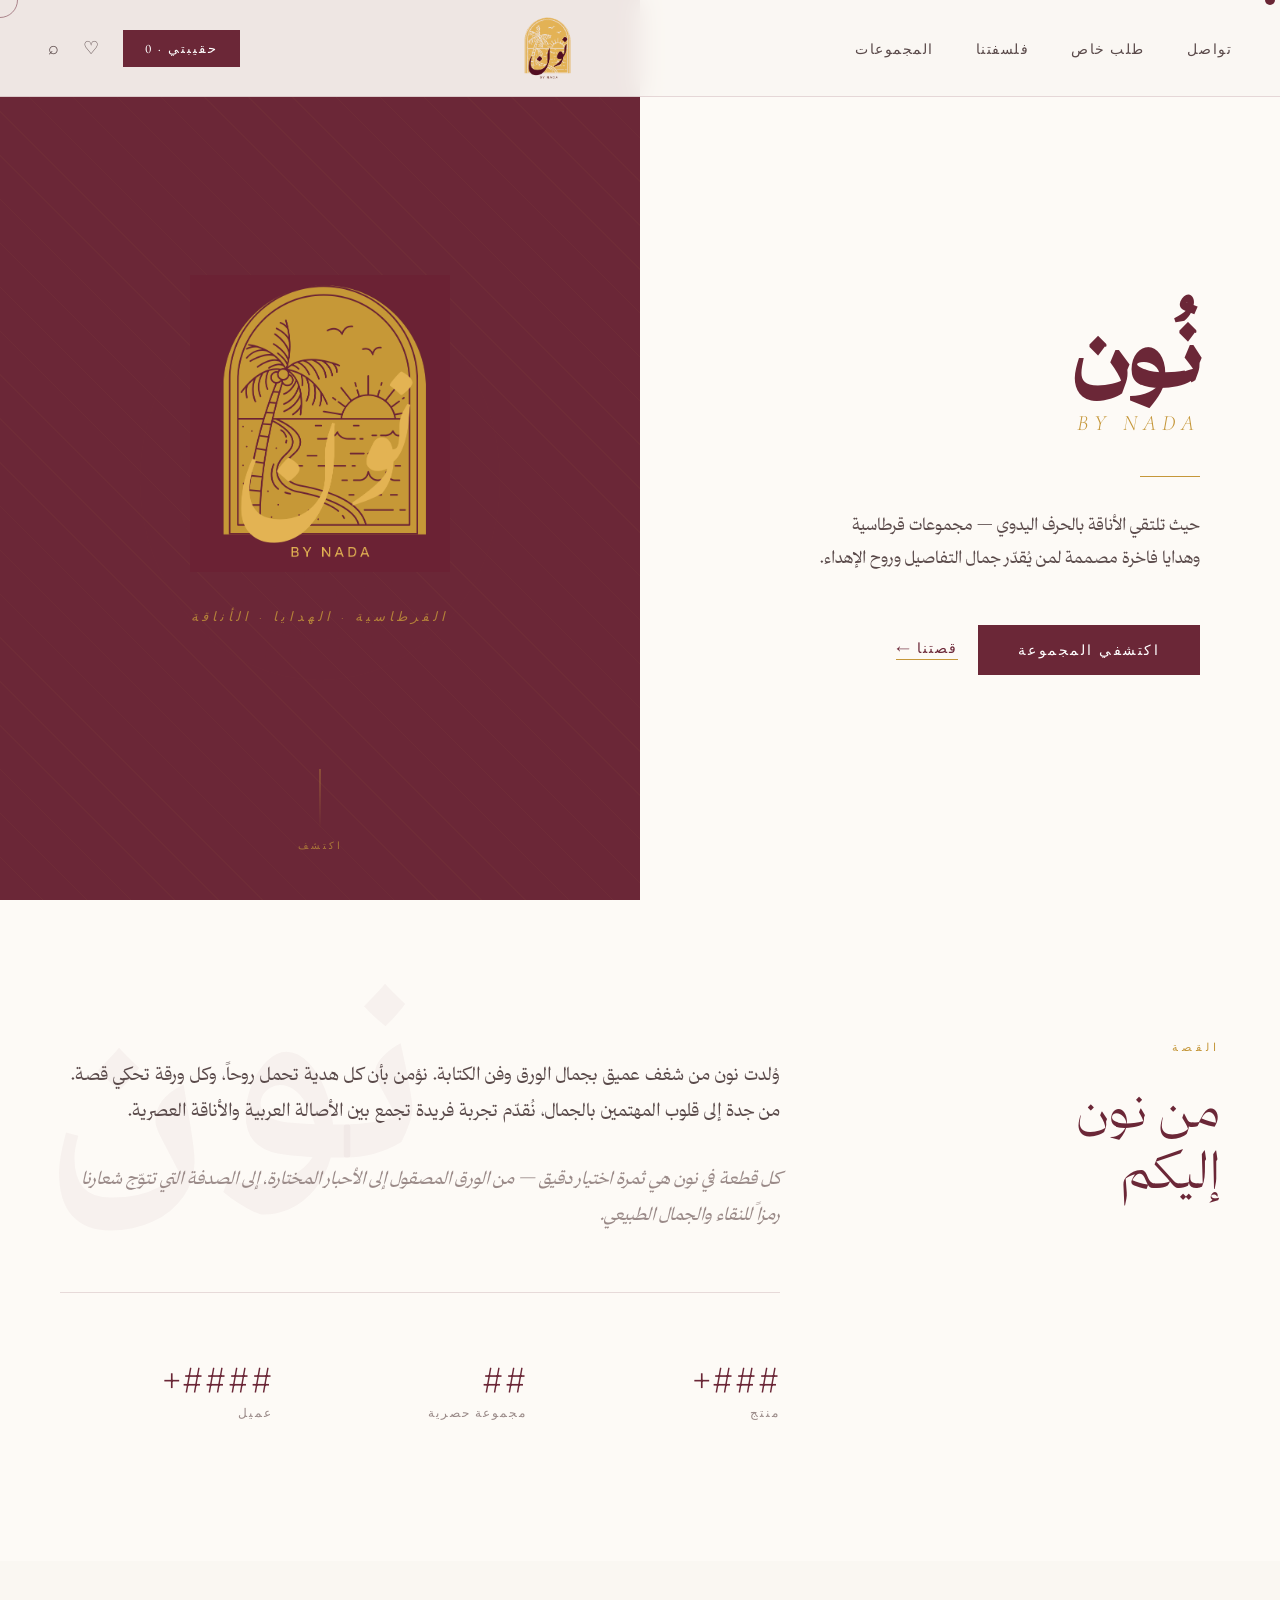
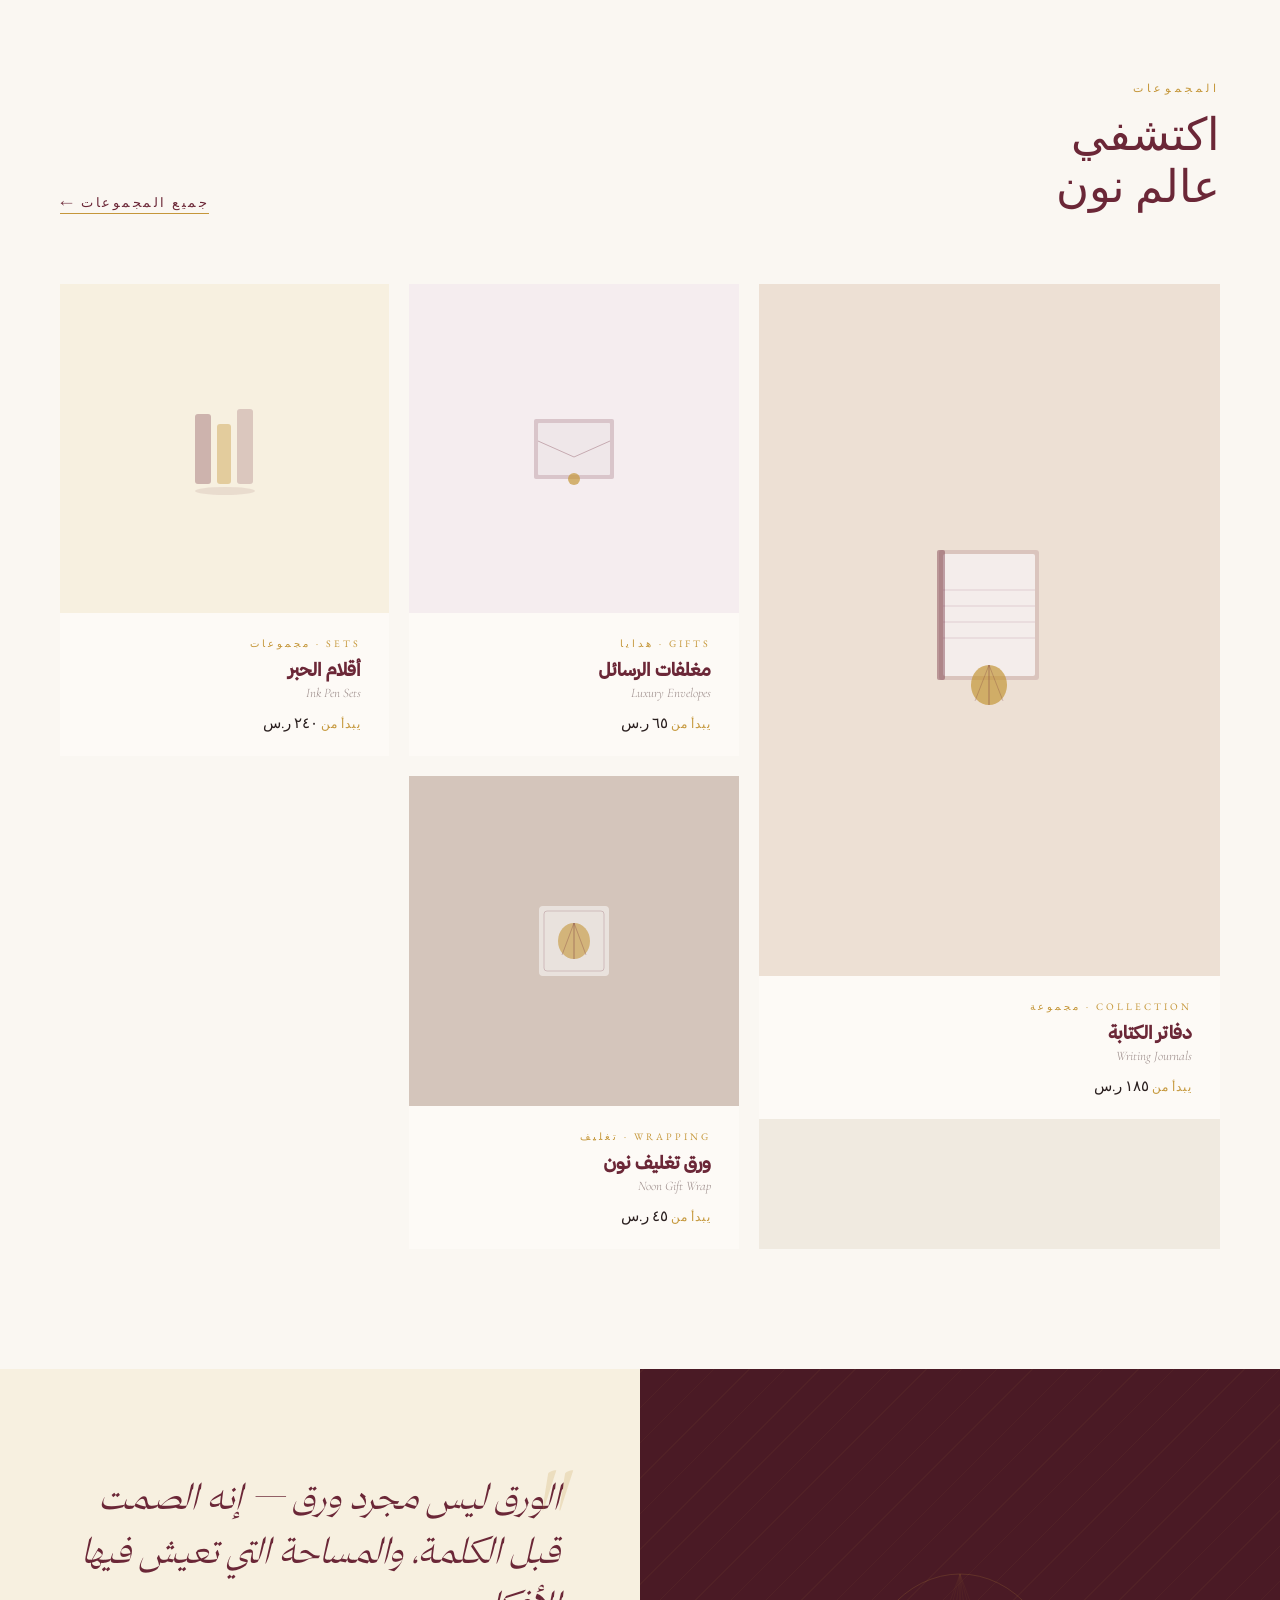
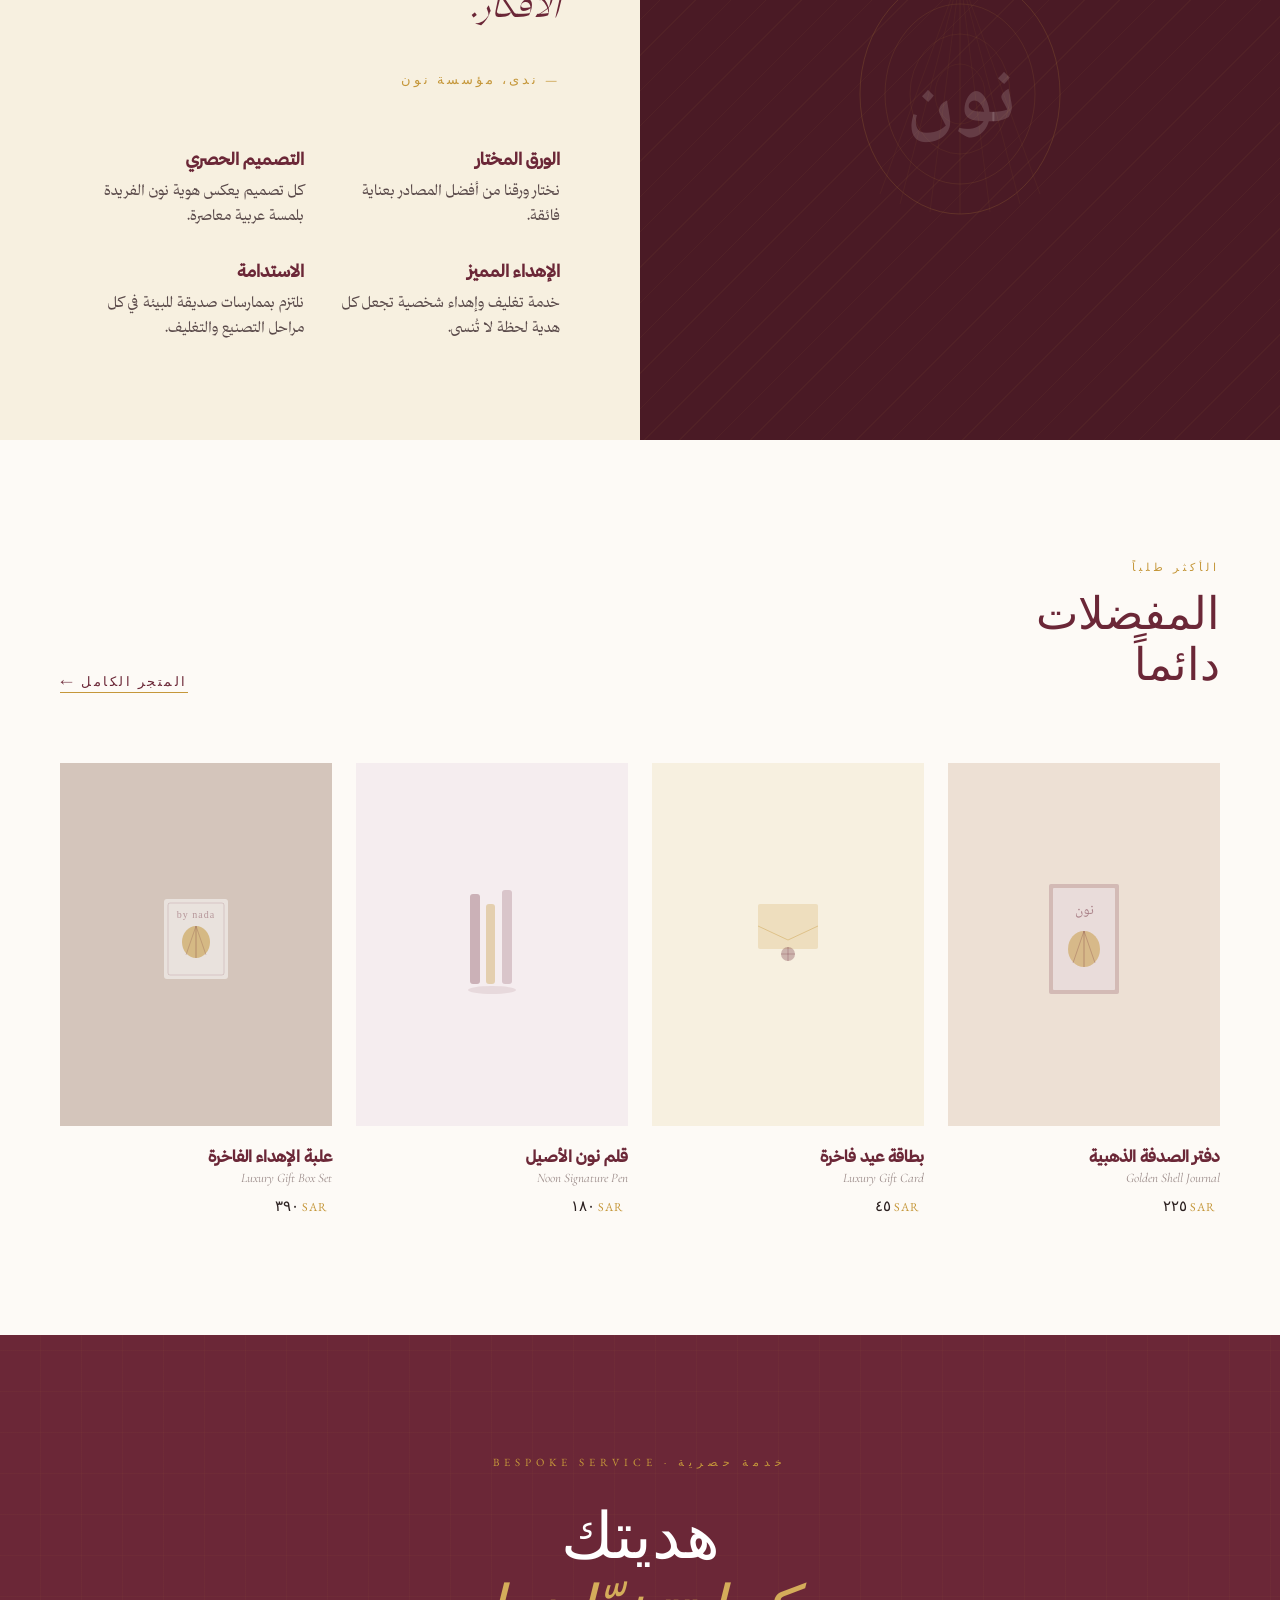
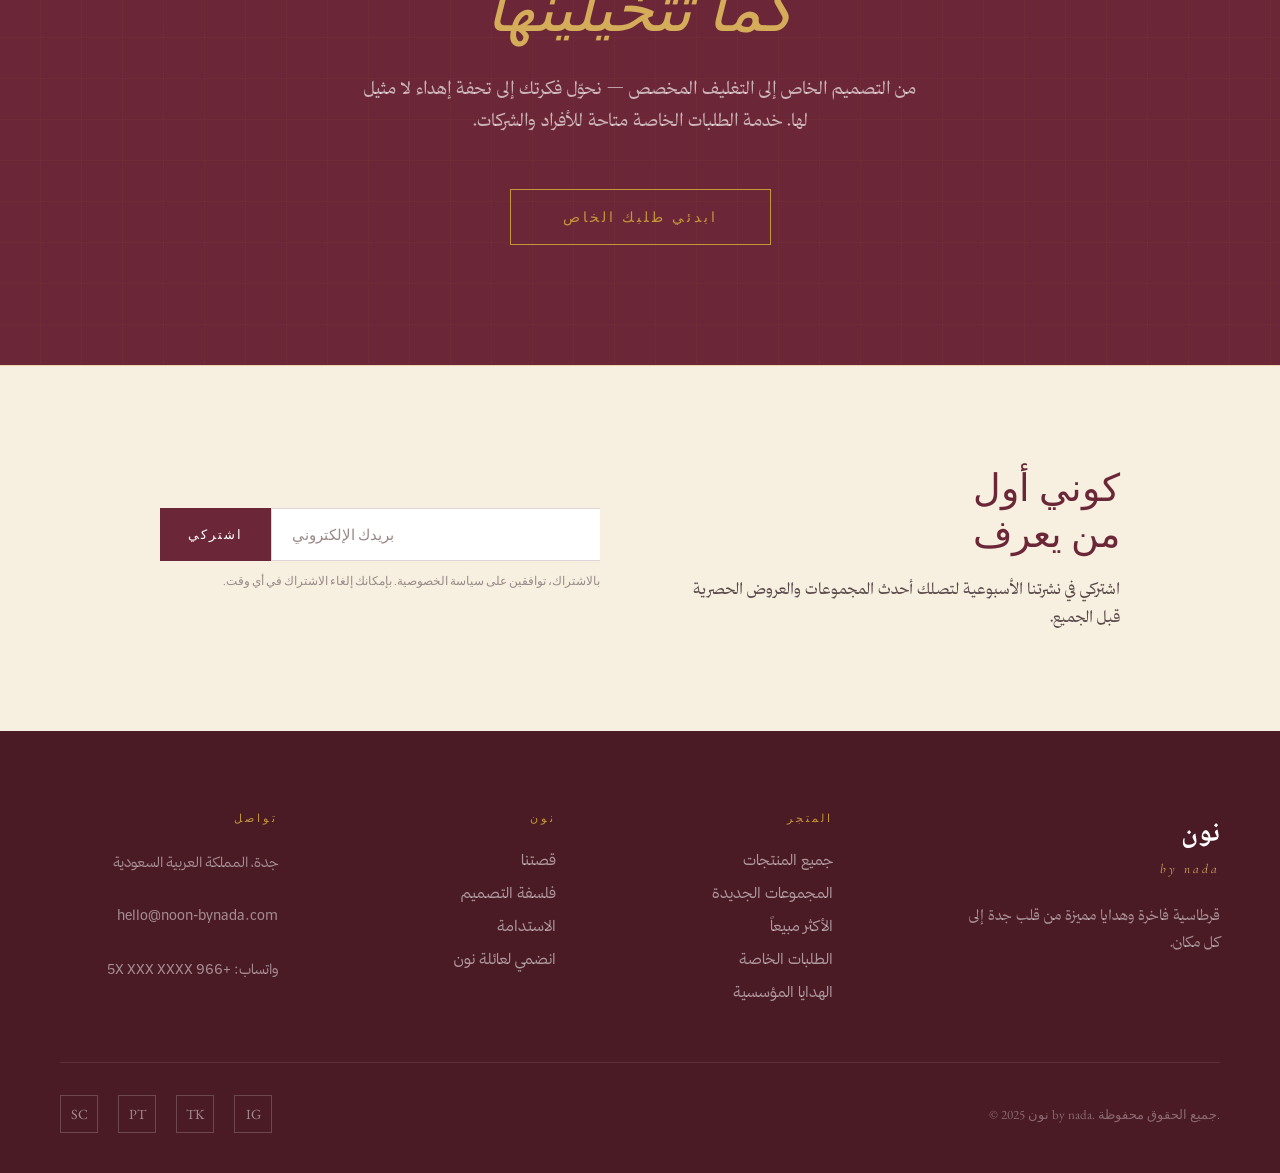
==== commit 9503f2c1: "Update index.html" ====
--- a/index.html
+++ b/index.html
@@ -3,7 +3,7 @@
 <head>
 <meta charset="UTF-8">
 <meta name="viewport" content="width=device-width, initial-scale=1.0">
-<title>نون by nada — قرطاسية</title>
+<title> by nada — قرطاسية نون</title>
 <link rel="preconnect" href="https://fonts.googleapis.com">
 <link rel="preconnect" href="https://fonts.gstatic.com" crossorigin>
 <link href="https://fonts.googleapis.com/css2?family=Cormorant+Garamond:ital,wght@0,300;0,400;0,500;0,600;1,300;1,400&family=Noto+Naskh+Arabic:wght@400;500;600;700&family=EB+Garamond:ital,wght@0,400;0,500;1,400&display=swap" rel="stylesheet">
@@ -40,9 +40,9 @@
 <!-- ═══ HERO ═══ -->
 <section class="hero">
   <div class="hero-left">
-    <span class="hero-eyebrow">قرطاسية فاخرة · Luxury Stationery</span>
-    <h1 class="hero-title-arabic">نون</h1>
-    <p class="hero-title-en">by nada</p>
+    <!-- <span class="hero-eyebrow">قرطاسية · Luxury Stationery</span>-->
+    <h1 class="hero-title-arabic">نـُون</h1>
+    <p class="hero-title-en">BY NADA</p>
     <div class="hero-divider"></div>
     <p class="hero-desc">
       حيث تلتقي الأناقة بالحرف اليدوي — مجموعات قرطاسية وهدايا فاخرة مصممة لمن يُقدّر جمال التفاصيل وروح الإهداء.
--- a/style.css
+++ b/style.css
@@ -0,0 +1,1406 @@
+@font-face {
+      font-family: 'ThmanyahSans';
+      src: url('fonts/thmanyahsans-Light.otf') format('opentype');
+      font-weight: 300; font-style: normal;
+    }
+    @font-face {
+      font-family: 'ThmanyahSans';
+      src: url('fonts/thmanyahsans-Regular.otf') format('opentype');
+      font-weight: 400; font-style: normal;
+    }
+    @font-face {
+      font-family: 'ThmanyahSans';
+      src: url('fonts/thmanyahsans-Medium.otf') format('opentype');
+      font-weight: 500; font-style: normal;
+    }
+    @font-face {
+      font-family: 'ThmanyahSerifDisplay';
+      src: url('fonts/thmanyahserifdisplay-Light.otf') format('opentype');
+      font-weight: 300; font-style: normal;
+    }
+    @font-face {
+      font-family: 'ThmanyahSerifDisplay';
+      src: url('fonts/thmanyahserifdisplay-Regular.otf') format('opentype');
+      font-weight: 400; font-style: normal;
+    }
+    @font-face {
+      font-family: 'ThmanyahSerifDisplay';
+      src: url('fonts/thmanyahserifdisplay-Medium.otf') format('opentype');
+      font-weight: 500; font-style: normal;
+    }
+    @font-face {
+      font-family: 'ThmanyahSerifText';
+      src: url('fonts/thmanyahseriftext-Light.otf') format('opentype');
+      font-weight: 300; font-style: normal;
+    }
+    @font-face {
+      font-family: 'ThmanyahSerifText';
+      src: url('fonts/thmanyahseriftext-Regular.otf') format('opentype');
+      font-weight: 400; font-style: normal;
+    }
+    @font-face {
+      font-family: 'ThmanyahSerifText';
+      src: url('fonts/thmanyahseriftext-Medium.otf') format('opentype');
+      font-weight: 500; font-style: normal;
+    }
+    @font-face {
+      font-family: 'ThmanyahSerifText';
+      src: url('fonts/thmanyahseriftext-Bold.otf') format('opentype');
+      font-weight: 700; font-style: normal;
+    }
+
+
+:root {
+  --burgundy: #6B2737;
+  --burgundy-deep: #4A1A25;
+  --burgundy-light: #8B3D50;
+  --burgundy-mist: #f5edef;
+  --mustard: #C5973A;
+  --mustard-light: #D4AC5A;
+  --mustard-pale: #f7f0e0;
+  --cream: #FAF7F2;
+  --cream-dark: #F0EAE0;
+  --warm-white: #FDFAF6;
+  --ink: #2A1F1F;
+  --ink-light: #5A4A4A;
+  --ink-muted: #9A8A88;
+  --border: rgba(107,39,55,0.15);
+  --border-gold: rgba(197,151,58,0.3);
+}
+
+*, *::before, *::after { box-sizing: border-box; margin: 0; padding: 0; }
+
+html { scroll-behavior: smooth; }
+
+body {
+  background: var(--cream);
+  color: var(--ink);
+  font-family: 'EB Garamond', Georgia, serif;
+  overflow-x: hidden;
+  cursor: none;
+}
+
+/* ─── Custom Cursor ─── */
+.cursor {
+  position: fixed;
+  width: 10px; height: 10px;
+  background: var(--burgundy);
+  border-radius: 50%;
+  pointer-events: none;
+  z-index: 9999;
+  transform: translate(-50%,-50%);
+  transition: transform 0.1s, width 0.3s, height 0.3s, background 0.3s;
+  mix-blend-mode: multiply;
+}
+.cursor-ring {
+  position: fixed;
+  width: 36px; height: 36px;
+  border: 1px solid var(--burgundy);
+  border-radius: 50%;
+  pointer-events: none;
+  z-index: 9998;
+  transform: translate(-50%,-50%);
+  transition: transform 0.15s ease-out, width 0.3s, height 0.3s, opacity 0.3s;
+  opacity: 0.5;
+}
+.cursor.hover { width: 20px; height: 20px; background: var(--mustard); }
+.cursor-ring.hover { width: 54px; height: 54px; opacity: 0.3; }
+
+/* ─── Nav ─── */
+nav {
+  position: fixed;
+  top: 0; left: 0; right: 0;
+  z-index: 100;
+  display: flex;
+  flex-direction: row-reverse;
+  justify-content: space-between;
+  align-items: center;
+  padding: 16px 48px;
+  background: rgba(250,247,242,0.92);
+  backdrop-filter: blur(12px);
+  border-bottom: 0.5px solid var(--border);
+  transition: padding 0.4s;
+  direction: ltr;
+}
+nav.scrolled { padding: 10px 48px; }
+
+.nav-logo {
+  display: flex;
+  align-items: center;
+  text-decoration: none;
+  margin-left: 0;
+}
+.nav-logo-arabic {
+  font-family: 'ThmanyahSerifDisplay', serif;
+  font-size: 22px;
+  font-weight: 700;
+  color: var(--burgundy);
+  line-height: 1;
+  letter-spacing: 0.02em;
+}
+.nav-logo-en {
+  font-family: 'EB Garamond', serif;
+  font-size: 11px;
+  font-weight: 400;
+  color: var(--mustard);
+  letter-spacing: 3px;
+  text-transform: lowercase;
+}
+
+.nav-links {
+  display: flex;
+  gap: 42px;
+  list-style: none;
+}
+.nav-links a {
+  font-family: 'EB Garamond', serif;
+  font-size: 14px;
+  font-weight: 400;
+  color: var(--ink-light);
+  text-decoration: none;
+  letter-spacing: 1.5px;
+  text-transform: uppercase;
+  position: relative;
+  transition: color 0.3s;
+}
+.nav-links a::after {
+  content: '';
+  position: absolute;
+  bottom: -3px; left: 0; right: 0;
+  height: 0.5px;
+  background: var(--mustard);
+  transform: scaleX(0);
+  transform-origin: right;
+  transition: transform 0.4s ease;
+}
+.nav-links a:hover { color: var(--burgundy); }
+.nav-links a:hover::after { transform: scaleX(1); transform-origin: left; }
+
+.nav-actions {
+  display: flex;
+  gap: 24px;
+  align-items: center;
+}
+.nav-icon {
+  color: var(--ink-light);
+  font-size: 18px;
+  cursor: pointer;
+  transition: color 0.3s;
+  background: none; border: none;
+}
+.nav-icon:hover { color: var(--burgundy); }
+.nav-bag {
+  display: flex;
+  align-items: center;
+  gap: 8px;
+  padding: 10px 22px;
+  background: var(--burgundy);
+  color: #fff;
+  font-family: 'EB Garamond', serif;
+  font-size: 13px;
+  letter-spacing: 2px;
+  text-transform: uppercase;
+  border: none;
+  cursor: pointer;
+  transition: background 0.3s;
+}
+.nav-bag:hover { background: var(--burgundy-deep); }
+
+/* ─── Hero ─── */
+.hero {
+  min-height: 100vh;
+  display: grid;
+  grid-template-columns: 1fr 1fr;
+  position: relative;
+  overflow: hidden;
+}
+
+.hero-left {
+  background: var(--warm-white);
+  display: flex;
+  flex-direction: column;
+  justify-content: center;
+  padding: 160px 80px 80px 80px;
+  position: relative;
+  z-index: 1;
+}
+
+.hero-eyebrow {
+  font-family: 'EB Garamond', serif;
+  font-size: 11px;
+  letter-spacing: 4px;
+  text-transform: uppercase;
+  color: var(--mustard);
+  margin-bottom: 32px;
+  opacity: 0;
+  animation: fadeUp 0.8s ease 0.3s forwards;
+}
+
+.hero-title-arabic {
+  font-family: 'ThmanyahSerifDisplay', 'Noto Naskh Arabic', serif;
+  font-size: clamp(52px, 7vw, 88px);
+  font-weight: 700;
+  color: var(--burgundy);
+  line-height: 1.1;
+  margin-bottom: 8px;
+  opacity: 0;
+  animation: fadeUp 0.8s ease 0.5s forwards;
+}
+
+.hero-title-en {
+  font-family: 'Cormorant Garamond', serif;
+  font-size: clamp(16px, 2vw, 22px);
+  font-weight: 300;
+  font-style: italic;
+  color: var(--mustard);
+  letter-spacing: 6px;
+  margin-bottom: 40px;
+  opacity: 0;
+  animation: fadeUp 0.8s ease 0.65s forwards;
+}
+
+.hero-divider {
+  width: 60px;
+  height: 0.5px;
+  background: var(--mustard);
+  margin-bottom: 32px;
+  opacity: 0;
+  animation: fadeUp 0.8s ease 0.75s forwards;
+}
+
+.hero-desc {
+  font-family: 'ThmanyahSerifText', serif;
+  font-size: 17px;
+  font-weight: 400;
+  color: var(--ink-light);
+  line-height: 1.9;
+  max-width: 380px;
+  margin-bottom: 52px;
+  opacity: 0;
+  animation: fadeUp 0.8s ease 0.85s forwards;
+  direction: rtl;
+}
+
+.hero-cta {
+  display: flex;
+  gap: 20px;
+  align-items: center;
+  opacity: 0;
+  animation: fadeUp 0.8s ease 1s forwards;
+}
+
+.btn-primary {
+  display: inline-block;
+  padding: 16px 40px;
+  background: var(--burgundy);
+  color: #fff;
+  font-family: 'EB Garamond', serif;
+  font-size: 14px;
+  letter-spacing: 2.5px;
+  text-transform: uppercase;
+  text-decoration: none;
+  transition: background 0.3s, transform 0.2s;
+  border: none; cursor: pointer;
+}
+.btn-primary:hover { background: var(--burgundy-deep); transform: translateY(-1px); }
+
+.btn-ghost {
+  display: inline-flex;
+  align-items: center;
+  gap: 10px;
+  font-family: 'EB Garamond', serif;
+  font-size: 14px;
+  letter-spacing: 2px;
+  text-transform: uppercase;
+  color: var(--burgundy);
+  text-decoration: none;
+  border-bottom: 0.5px solid var(--mustard);
+  padding-bottom: 2px;
+  transition: color 0.3s;
+}
+.btn-ghost:hover { color: var(--mustard); }
+
+.hero-right {
+  background: var(--burgundy);
+  position: relative;
+  display: flex;
+  align-items: center;
+  justify-content: center;
+  overflow: hidden;
+}
+
+.hero-right::before {
+  content: '';
+  position: absolute;
+  inset: 0;
+  background: repeating-linear-gradient(
+    45deg,
+    transparent,
+    transparent 30px,
+    rgba(197,151,58,0.04) 30px,
+    rgba(197,151,58,0.04) 31px
+  );
+}
+
+.hero-shell-bg {
+  position: absolute;
+  opacity: 0.06;
+}
+
+.hero-logo-display {
+  position: relative;
+  z-index: 1;
+  text-align: center;
+  opacity: 0;
+  animation: fadeIn 1.2s ease 0.6s forwards;
+}
+
+.hero-logo-svg {
+  width: 280px;
+  height: auto;
+}
+
+.hero-logo-tagline {
+  font-family: 'Cormorant Garamond', serif;
+  font-size: 13px;
+  font-weight: 300;
+  font-style: italic;
+  color: rgba(197,151,58,0.8);
+  letter-spacing: 4px;
+  margin-top: 32px;
+  text-transform: uppercase;
+}
+
+.hero-scroll {
+  position: absolute;
+  bottom: 48px;
+  left: 50%;
+  transform: translateX(-50%);
+  display: flex;
+  flex-direction: column;
+  align-items: center;
+  gap: 10px;
+  z-index: 2;
+}
+.hero-scroll span {
+  font-family: 'EB Garamond', serif;
+  font-size: 10px;
+  letter-spacing: 3px;
+  text-transform: uppercase;
+  color: rgba(197,151,58,0.7);
+  writing-mode: horizontal-tb;
+}
+.scroll-line {
+  width: 0.5px;
+  height: 60px;
+  background: linear-gradient(to bottom, rgba(197,151,58,0.7), transparent);
+  animation: scrollLine 2s ease-in-out infinite;
+}
+@keyframes scrollLine {
+  0%, 100% { transform: scaleY(1); opacity: 1; }
+  50% { transform: scaleY(0.5); opacity: 0.4; }
+}
+
+/* ─── Section: The Brand Story ─── */
+.story {
+  padding: 140px 60px;
+  display: grid;
+  grid-template-columns: 1fr 2fr;
+  gap: 80px;
+  align-items: start;
+  background: var(--warm-white);
+  position: relative;
+}
+
+.story::before {
+  content: 'نون';
+  position: absolute;
+  top: 60px; left: 40px;
+  font-family: 'Noto Naskh Arabic', serif;
+  font-size: 280px;
+  font-weight: 700;
+  color: rgba(107,39,55,0.04);
+  line-height: 1;
+  pointer-events: none;
+  user-select: none;
+}
+
+.story-label {
+  font-family: 'EB Garamond', serif;
+  font-size: 11px;
+  letter-spacing: 4px;
+  text-transform: uppercase;
+  color: var(--mustard);
+  margin-bottom: 24px;
+  display: block;
+}
+
+.story-heading {
+  font-family: 'ThmanyahSerifDisplay', 'Cormorant Garamond', serif;
+  font-size: clamp(32px, 4vw, 52px);
+  font-weight: 300;
+  color: var(--burgundy);
+  line-height: 1.2;
+  margin-bottom: 0;
+}
+
+.story-content {
+  padding-top: 16px;
+}
+
+.story-body {
+  font-family: 'ThmanyahSerifText', serif;
+  font-size: 18px;
+  color: var(--ink-light);
+  line-height: 2;
+  margin-bottom: 32px;
+  direction: rtl;
+}
+
+.story-body + .story-body {
+  font-style: italic;
+  color: var(--ink-muted);
+}
+
+.story-stats {
+  display: grid;
+  grid-template-columns: repeat(3, 1fr);
+  gap: 40px;
+  margin-top: 60px;
+  padding-top: 60px;
+  border-top: 0.5px solid var(--border);
+}
+
+.stat-num {
+  font-family: 'Cormorant Garamond', serif;
+  font-size: 44px;
+  font-weight: 300;
+  color: var(--burgundy);
+  line-height: 1;
+  margin-bottom: 8px;
+}
+.stat-label {
+  font-family: 'EB Garamond', serif;
+  font-size: 12px;
+  letter-spacing: 2px;
+  text-transform: uppercase;
+  color: var(--ink-muted);
+}
+
+/* ─── Section: Collections ─── */
+.collections {
+  padding: 120px 60px;
+  background: var(--cream);
+}
+
+.section-header {
+  display: flex;
+  justify-content: space-between;
+  align-items: flex-end;
+  margin-bottom: 70px;
+}
+
+.section-label {
+  font-family: 'EB Garamond', serif;
+  font-size: 11px;
+  letter-spacing: 4px;
+  text-transform: uppercase;
+  color: var(--mustard);
+  display: block;
+  margin-bottom: 16px;
+}
+
+.section-title {
+  font-family: 'Cormorant Garamond', serif;
+  font-size: clamp(28px, 3.5vw, 46px);
+  font-weight: 300;
+  color: var(--burgundy);
+  line-height: 1.15;
+}
+
+.section-link {
+  font-family: 'EB Garamond', serif;
+  font-size: 13px;
+  letter-spacing: 2.5px;
+  text-transform: uppercase;
+  color: var(--burgundy);
+  text-decoration: none;
+  border-bottom: 0.5px solid var(--mustard);
+  padding-bottom: 2px;
+  transition: color 0.3s;
+  white-space: nowrap;
+}
+.section-link:hover { color: var(--mustard); }
+
+.collections-grid {
+  display: grid;
+  grid-template-columns: 1.4fr 1fr 1fr;
+  grid-template-rows: auto auto;
+  gap: 20px;
+}
+
+.collection-card {
+  position: relative;
+  overflow: hidden;
+  cursor: pointer;
+  background: var(--cream-dark);
+}
+
+.collection-card:first-child {
+  grid-row: span 2;
+}
+
+.card-visual {
+  width: 100%;
+  aspect-ratio: 1;
+  display: flex;
+  align-items: center;
+  justify-content: center;
+  position: relative;
+  overflow: hidden;
+  transition: transform 0.6s ease;
+}
+
+.collection-card:first-child .card-visual {
+  aspect-ratio: 2/3;
+}
+
+.collection-card:hover .card-visual { transform: scale(1.03); }
+
+/* Card visual fills */
+.card-bg-1 { background: #EDE0D4; }
+.card-bg-2 { background: #D4C5BB; }
+.card-bg-3 { background: var(--burgundy-mist); }
+.card-bg-4 { background: var(--mustard-pale); }
+.card-bg-5 { background: #E8DDD5; }
+
+.card-ornament {
+  position: absolute;
+  inset: 0;
+  display: flex;
+  align-items: center;
+  justify-content: center;
+}
+
+.card-info {
+  padding: 24px 28px;
+  background: var(--warm-white);
+}
+
+.card-category {
+  font-family: 'EB Garamond', serif;
+  font-size: 10px;
+  letter-spacing: 3px;
+  text-transform: uppercase;
+  color: var(--mustard);
+  margin-bottom: 8px;
+}
+
+.card-name {
+  font-family: 'ThmanyahSans', serif;
+  font-size: 18px;
+  font-weight: 600;
+  color: var(--burgundy);
+  margin-bottom: 4px;
+  direction: rtl;
+}
+
+.card-name-en {
+  font-family: 'Cormorant Garamond', serif;
+  font-size: 13px;
+  font-weight: 300;
+  font-style: italic;
+  color: var(--ink-muted);
+  margin-bottom: 12px;
+}
+
+.card-price {
+  font-family: 'EB Garamond', serif;
+  font-size: 15px;
+  color: var(--ink);
+}
+
+.card-price span {
+  color: var(--mustard);
+  font-size: 12px;
+  letter-spacing: 1px;
+}
+
+/* ─── Section: Craft / Philosophy ─── */
+.craft {
+  display: grid;
+  grid-template-columns: 1fr 1fr;
+  min-height: 600px;
+}
+
+.craft-visual {
+  background: var(--burgundy-deep);
+  position: relative;
+  overflow: hidden;
+  display: flex;
+  align-items: center;
+  justify-content: center;
+}
+
+.craft-visual::after {
+  content: '';
+  position: absolute;
+  inset: 0;
+  background: repeating-linear-gradient(
+    -45deg,
+    transparent,
+    transparent 24px,
+    rgba(197,151,58,0.05) 24px,
+    rgba(197,151,58,0.05) 25px
+  );
+}
+
+.craft-text {
+  background: var(--mustard-pale);
+  padding: 100px 80px;
+  display: flex;
+  flex-direction: column;
+  justify-content: center;
+}
+
+.craft-quote {
+  font-family: 'ThmanyahSerifDisplay', serif;
+  font-size: clamp(22px, 3vw, 36px);
+  font-weight: 300;
+  font-style: italic;
+  color: var(--burgundy);
+  line-height: 1.5;
+  margin-bottom: 40px;
+  position: relative;
+}
+
+.craft-quote::before {
+  content: '"';
+  font-size: 120px;
+  color: rgba(197,151,58,0.2);
+  font-family: 'Cormorant Garamond', serif;
+  position: absolute;
+  top: -20px; right: -10px;
+  line-height: 1;
+}
+
+.craft-attribution {
+  font-family: 'EB Garamond', serif;
+  font-size: 13px;
+  letter-spacing: 3px;
+  text-transform: uppercase;
+  color: var(--mustard);
+}
+
+.craft-pillars {
+  margin-top: 60px;
+  display: grid;
+  grid-template-columns: 1fr 1fr;
+  gap: 32px;
+}
+
+.pillar-title {
+  font-family: 'ThmanyahSans', serif;
+  font-size: 17px;
+  font-weight: 600;
+  color: var(--burgundy);
+  margin-bottom: 8px;
+  direction: rtl;
+}
+
+.pillar-body {
+  font-family: 'ThmanyahSerifText', serif;
+  font-size: 15px;
+  color: var(--ink-light);
+  line-height: 1.7;
+  direction: rtl;
+}
+
+/* ─── Section: Bestsellers / Products ─── */
+.products {
+  padding: 120px 60px;
+  background: var(--warm-white);
+}
+
+.products-scroll {
+  display: grid;
+  grid-template-columns: repeat(4, 1fr);
+  gap: 24px;
+  margin-top: 0;
+}
+
+.product-card {
+  cursor: pointer;
+}
+
+.product-img {
+  width: 100%;
+  aspect-ratio: 3/4;
+  background: var(--cream-dark);
+  position: relative;
+  overflow: hidden;
+  margin-bottom: 20px;
+  display: flex;
+  align-items: center;
+  justify-content: center;
+}
+
+.product-img::after {
+  content: '';
+  position: absolute;
+  inset: 0;
+  background: var(--burgundy);
+  opacity: 0;
+  transition: opacity 0.4s;
+}
+
+.product-card:hover .product-img::after { opacity: 0.08; }
+
+.product-overlay {
+  position: absolute;
+  bottom: 0; left: 0; right: 0;
+  padding: 20px;
+  background: var(--burgundy);
+  transform: translateY(100%);
+  transition: transform 0.4s ease;
+  z-index: 2;
+  display: flex;
+  justify-content: center;
+}
+
+.product-card:hover .product-overlay { transform: translateY(0); }
+
+.btn-add {
+  font-family: 'EB Garamond', serif;
+  font-size: 12px;
+  letter-spacing: 3px;
+  text-transform: uppercase;
+  color: #fff;
+  background: none;
+  border: 0.5px solid rgba(255,255,255,0.5);
+  padding: 10px 24px;
+  cursor: pointer;
+  transition: border-color 0.3s;
+  width: 100%;
+}
+.btn-add:hover { border-color: var(--mustard); color: var(--mustard); }
+
+.product-name-ar {
+  font-family: 'ThmanyahSans', serif;
+  font-size: 16px;
+  font-weight: 600;
+  color: var(--burgundy);
+  margin-bottom: 4px;
+  direction: rtl;
+}
+
+.product-name-en {
+  font-family: 'Cormorant Garamond', serif;
+  font-size: 13px;
+  font-style: italic;
+  color: var(--ink-muted);
+  margin-bottom: 10px;
+}
+
+.product-price {
+  font-family: 'EB Garamond', serif;
+  font-size: 15px;
+  color: var(--ink);
+}
+
+.product-price em {
+  font-style: normal;
+  font-size: 12px;
+  color: var(--mustard);
+  letter-spacing: 1px;
+  margin-right: 4px;
+}
+
+/* ─── Section: Bespoke / CTA Banner ─── */
+.bespoke {
+  background: var(--burgundy);
+  padding: 120px 60px;
+  text-align: center;
+  position: relative;
+  overflow: hidden;
+}
+
+.bespoke::before {
+  content: '';
+  position: absolute;
+  inset: 0;
+  background:
+    repeating-linear-gradient(
+      0deg,
+      transparent,
+      transparent 40px,
+      rgba(197,151,58,0.04) 40px,
+      rgba(197,151,58,0.04) 41px
+    ),
+    repeating-linear-gradient(
+      90deg,
+      transparent,
+      transparent 40px,
+      rgba(197,151,58,0.04) 40px,
+      rgba(197,151,58,0.04) 41px
+    );
+}
+
+.bespoke-inner { position: relative; z-index: 1; }
+
+.bespoke-label {
+  font-family: 'EB Garamond', serif;
+  font-size: 11px;
+  letter-spacing: 5px;
+  text-transform: uppercase;
+  color: var(--mustard);
+  margin-bottom: 32px;
+  display: block;
+}
+
+.bespoke-title {
+  font-family: 'Cormorant Garamond', serif;
+  font-size: clamp(32px, 5vw, 66px);
+  font-weight: 300;
+  color: #fff;
+  line-height: 1.15;
+  margin-bottom: 24px;
+}
+
+.bespoke-title em {
+  font-style: italic;
+  color: var(--mustard-light);
+}
+
+.bespoke-desc {
+  font-family: 'ThmanyahSerifText', serif;
+  font-size: 18px;
+  color: rgba(255,255,255,0.65);
+  line-height: 1.8;
+  max-width: 560px;
+  margin: 0 auto 52px;
+  direction: rtl;
+}
+
+.btn-light {
+  display: inline-block;
+  padding: 18px 52px;
+  background: transparent;
+  border: 0.5px solid var(--mustard);
+  color: var(--mustard);
+  font-family: 'EB Garamond', serif;
+  font-size: 14px;
+  letter-spacing: 3px;
+  text-transform: uppercase;
+  text-decoration: none;
+  transition: background 0.3s, color 0.3s;
+  cursor: pointer;
+}
+.btn-light:hover { background: var(--mustard); color: var(--burgundy-deep); }
+
+/* ─── Section: Testimonials ─── */
+.testimonials {
+  padding: 120px 60px;
+  background: var(--cream);
+}
+
+.testimonials-grid {
+  display: grid;
+  grid-template-columns: repeat(3, 1fr);
+  gap: 32px;
+  margin-top: 70px;
+}
+
+.testimonial-card {
+  background: var(--warm-white);
+  padding: 48px 40px;
+  border: 0.5px solid var(--border);
+  position: relative;
+}
+
+.testimonial-card::before {
+  content: '❝';
+  font-family: 'Cormorant Garamond', serif;
+  font-size: 56px;
+  color: rgba(197,151,58,0.25);
+  position: absolute;
+  top: 20px; right: 28px;
+  line-height: 1;
+}
+
+.testimonial-stars {
+  display: flex;
+  gap: 4px;
+  margin-bottom: 24px;
+}
+
+.star { color: var(--mustard); font-size: 14px; }
+
+.testimonial-text {
+  font-family: 'ThmanyahSerifText', serif;
+  font-size: 18px;
+  font-style: italic;
+  color: var(--ink-light);
+  line-height: 1.7;
+  margin-bottom: 32px;
+  direction: rtl;
+}
+
+.testimonial-author {
+  display: flex;
+  align-items: center;
+  gap: 14px;
+}
+
+.author-avatar {
+  width: 42px; height: 42px;
+  border-radius: 50%;
+  background: var(--burgundy-mist);
+  display: flex;
+  align-items: center;
+  justify-content: center;
+  font-family: 'Noto Naskh Arabic', serif;
+  font-size: 16px;
+  font-weight: 600;
+  color: var(--burgundy);
+}
+
+.author-name {
+  font-family: 'ThmanyahSans', serif;
+  font-size: 15px;
+  font-weight: 600;
+  color: var(--burgundy);
+  direction: rtl;
+}
+
+.author-title {
+  font-family: 'EB Garamond', serif;
+  font-size: 12px;
+  color: var(--ink-muted);
+  letter-spacing: 1px;
+}
+
+/* ─── Section: Newsletter ─── */
+.newsletter {
+  background: var(--mustard-pale);
+  padding: 100px 60px;
+  display: flex;
+  align-items: center;
+  justify-content: center;
+  gap: 80px;
+  border-top: 0.5px solid var(--border-gold);
+}
+
+.newsletter-text { flex: 1; max-width: 440px; }
+
+.newsletter-title {
+  font-family: 'Cormorant Garamond', serif;
+  font-size: clamp(26px, 3vw, 40px);
+  font-weight: 300;
+  color: var(--burgundy);
+  line-height: 1.2;
+  margin-bottom: 16px;
+}
+
+.newsletter-desc {
+  font-family: 'ThmanyahSerifText', serif;
+  font-size: 16px;
+  color: var(--ink-light);
+  line-height: 1.8;
+  direction: rtl;
+}
+
+.newsletter-form {
+  flex: 1;
+  max-width: 440px;
+  display: flex;
+  flex-direction: column;
+  gap: 12px;
+}
+
+.form-row {
+  display: flex;
+  gap: 0;
+}
+
+.email-input {
+  flex: 1;
+  padding: 16px 20px;
+  background: #fff;
+  border: 0.5px solid rgba(107,39,55,0.2);
+  border-right: none;
+  font-family: 'EB Garamond', serif;
+  font-size: 15px;
+  color: var(--ink);
+  outline: none;
+  transition: border-color 0.3s;
+}
+.email-input:focus { border-color: var(--burgundy); }
+.email-input::placeholder { color: var(--ink-muted); }
+
+.btn-subscribe {
+  padding: 16px 28px;
+  background: var(--burgundy);
+  color: #fff;
+  font-family: 'EB Garamond', serif;
+  font-size: 13px;
+  letter-spacing: 2px;
+  text-transform: uppercase;
+  border: none;
+  cursor: pointer;
+  white-space: nowrap;
+  transition: background 0.3s;
+}
+.btn-subscribe:hover { background: var(--burgundy-deep); }
+
+.form-note {
+  font-family: 'EB Garamond', serif;
+  font-size: 12px;
+  color: var(--ink-muted);
+  direction: rtl;
+}
+
+/* ─── Footer ─── */
+footer {
+  background: var(--burgundy-deep);
+  color: rgba(255,255,255,0.7);
+  padding: 80px 60px 40px;
+}
+
+.footer-top {
+  display: grid;
+  grid-template-columns: 1.5fr 1fr 1fr 1fr;
+  gap: 60px;
+  padding-bottom: 60px;
+  border-bottom: 0.5px solid rgba(255,255,255,0.1);
+}
+
+.footer-brand {}
+
+.footer-logo-arabic {
+  font-family: 'Noto Naskh Arabic', serif;
+  font-size: 28px;
+  font-weight: 700;
+  color: #fff;
+  display: block;
+  margin-bottom: 2px;
+}
+
+.footer-logo-en {
+  font-family: 'Cormorant Garamond', serif;
+  font-size: 13px;
+  font-style: italic;
+  color: var(--mustard-light);
+  letter-spacing: 3px;
+  display: block;
+  margin-bottom: 24px;
+}
+
+.footer-tagline {
+  font-family: 'ThmanyahSerifText', serif;
+  font-size: 15px;
+  line-height: 1.8;
+  color: rgba(255,255,255,0.5);
+  max-width: 260px;
+  direction: rtl;
+}
+
+.footer-col-title {
+  font-family: 'EB Garamond', serif;
+  font-size: 11px;
+  letter-spacing: 3px;
+  text-transform: uppercase;
+  color: var(--mustard);
+  margin-bottom: 24px;
+  display: block;
+}
+
+.footer-links {
+  list-style: none;
+  display: flex;
+  flex-direction: column;
+  gap: 12px;
+}
+
+.footer-links a {
+  font-family: 'ThmanyahSans', serif;
+  font-size: 15px;
+  color: rgba(255,255,255,0.55);
+  text-decoration: none;
+  transition: color 0.3s;
+}
+.footer-links a:hover { color: var(--mustard); }
+
+.footer-contact p {
+  font-family: 'ThmanyahSans', serif;
+  font-size: 14px;
+  color: rgba(255,255,255,0.5);
+  line-height: 1.9;
+  direction: rtl;
+}
+
+.footer-bottom {
+  display: flex;
+  justify-content: space-between;
+  align-items: center;
+  padding-top: 32px;
+}
+
+.footer-copy {
+  font-family: 'EB Garamond', serif;
+  font-size: 13px;
+  color: rgba(255,255,255,0.35);
+  direction: ltr;
+}
+
+.footer-socials {
+  display: flex;
+  gap: 20px;
+}
+
+.social-link {
+  width: 38px; height: 38px;
+  border: 0.5px solid rgba(255,255,255,0.2);
+  display: flex;
+  align-items: center;
+  justify-content: center;
+  color: rgba(255,255,255,0.5);
+  text-decoration: none;
+  font-size: 14px;
+  transition: border-color 0.3s, color 0.3s;
+}
+.social-link:hover { border-color: var(--mustard); color: var(--mustard); }
+
+/* ─── Animations ─── */
+@keyframes fadeUp {
+  from { opacity: 0; transform: translateY(20px); }
+  to { opacity: 1; transform: translateY(0); }
+}
+@keyframes fadeIn {
+  from { opacity: 0; }
+  to { opacity: 1; }
+}
+
+.reveal {
+  opacity: 0;
+  transform: translateY(30px);
+  transition: opacity 0.7s ease, transform 0.7s ease;
+}
+.reveal.visible {
+  opacity: 1;
+  transform: translateY(0);
+}
+
+/* ─── Scrollbar ─── */
+::-webkit-scrollbar { width: 4px; }
+::-webkit-scrollbar-track { background: var(--cream); }
+::-webkit-scrollbar-thumb { background: var(--burgundy); }
+
+/* ═══════════════════════════════════════
+   MOBILE — Tablet (≤ 900px)
+═══════════════════════════════════════ */
+@media (max-width: 900px) {
+
+  /* Nav */
+  nav { padding: 14px 28px; }
+  nav.scrolled { padding: 10px 28px; }
+  .nav-links { display: none; }
+  .nav-logo img { height: 52px; }
+  .nav-bag { padding: 8px 16px; font-size: 12px; }
+
+  /* Hero — stack vertically */
+  .hero { grid-template-columns: 1fr; min-height: auto; }
+  .hero-left { padding: 120px 32px 60px; order: 1; }
+  .hero-right { min-height: 380px; order: 2; }
+  .hero-logo-display img { width: 180px; }
+  .hero-desc { max-width: 100%; }
+
+  /* Story */
+  .story { grid-template-columns: 1fr; gap: 40px; padding: 80px 32px; }
+  .story::before { font-size: 160px; }
+  .story-stats { grid-template-columns: repeat(3,1fr); gap: 20px; }
+
+  /* Collections */
+  .collections { padding: 80px 32px; }
+  .collections-grid {
+    grid-template-columns: 1fr 1fr;
+    grid-template-rows: auto;
+  }
+  .collection-card:first-child { grid-row: span 1; }
+  .collection-card:first-child .card-visual { aspect-ratio: 1; }
+
+  /* Craft */
+  .craft { grid-template-columns: 1fr; }
+  .craft-visual { min-height: 300px; }
+  .craft-text { padding: 60px 32px; }
+  .craft-pillars { grid-template-columns: 1fr 1fr; gap: 24px; }
+
+  /* Products */
+  .products { padding: 80px 32px; }
+  .products-scroll { grid-template-columns: 1fr 1fr; gap: 16px; }
+
+  /* Bespoke */
+  .bespoke { padding: 80px 32px; }
+
+  /* Testimonials */
+  .testimonials { padding: 80px 32px; }
+  .testimonials-grid { grid-template-columns: 1fr; gap: 20px; }
+
+  /* Newsletter */
+  .newsletter { flex-direction: column; gap: 40px; padding: 80px 32px; }
+  .newsletter-text, .newsletter-form { max-width: 100%; }
+
+  /* Footer */
+  footer { padding: 60px 32px 32px; }
+  .footer-top { grid-template-columns: 1fr 1fr; gap: 40px; }
+  .footer-bottom { flex-direction: column; gap: 20px; text-align: center; }
+
+  /* Section header */
+  .section-header { flex-direction: column; align-items: flex-start; gap: 20px; }
+}
+
+/* ═══════════════════════════════════════
+   MOBILE — Phone (≤ 540px)
+═══════════════════════════════════════ */
+@media (max-width: 540px) {
+
+  /* Hide custom cursor on touch */
+  .cursor, .cursor-ring { display: none; }
+  body { cursor: auto; }
+
+  /* Nav */
+  nav { padding: 12px 20px; }
+  .nav-logo img { height: 44px; }
+  .nav-actions { gap: 14px; }
+  .nav-bag { display: none; }
+
+  /* Hero */
+  .hero-left { padding: 100px 20px 48px; }
+  .hero-right { min-height: 320px; }
+  .hero-logo-display img { width: 140px; }
+  .hero-logo-tagline { font-size: 11px; letter-spacing: 2px; margin-top: 20px; }
+  .hero-cta { flex-direction: column; align-items: flex-start; gap: 16px; }
+  .btn-primary { width: 100%; text-align: center; padding: 14px 24px; }
+  .hero-scroll { display: none; }
+
+  /* Story */
+  .story { padding: 60px 20px; gap: 32px; }
+  .story::before { display: none; }
+  .story-stats { grid-template-columns: 1fr; gap: 24px; }
+  .stat-num { font-size: 36px; }
+
+  /* Collections */
+  .collections { padding: 60px 20px; }
+  .collections-grid { grid-template-columns: 1fr; }
+  .collection-card:first-child { grid-row: span 1; }
+  .section-header { margin-bottom: 40px; }
+
+  /* Craft */
+  .craft-visual { min-height: 220px; }
+  .craft-text { padding: 48px 20px; }
+  .craft-pillars { grid-template-columns: 1fr; gap: 20px; }
+  .craft-quote::before { font-size: 72px; top: -10px; right: -6px; }
+
+  /* Products */
+  .products { padding: 60px 20px; }
+  .products-scroll { grid-template-columns: 1fr 1fr; gap: 12px; }
+  .product-name-ar { font-size: 14px; }
+  /* Show add button always on mobile (no hover) */
+  .product-overlay { transform: translateY(0); background: transparent; padding: 10px; }
+  .btn-add {
+    background: var(--burgundy);
+    border: none;
+    font-size: 11px;
+    letter-spacing: 1.5px;
+    padding: 8px 12px;
+  }
+
+  /* Bespoke */
+  .bespoke { padding: 60px 20px; }
+  .btn-light { padding: 14px 28px; font-size: 13px; }
+
+  /* Testimonials */
+  .testimonials { padding: 60px 20px; }
+  .testimonial-card { padding: 32px 24px; }
+
+  /* Newsletter */
+  .newsletter { padding: 60px 20px; }
+  .form-row { flex-direction: column; }
+  .email-input { border-right: 0.5px solid rgba(107,39,55,0.2); }
+  .btn-subscribe { width: 100%; padding: 14px; }
+
+  /* Footer */
+  footer { padding: 48px 20px 28px; }
+  .footer-top { grid-template-columns: 1fr; gap: 36px; }
+  .footer-socials { justify-content: center; }
+  .footer-copy { font-size: 12px; }
+
+  /* Hamburger menu button — mobile nav toggle */
+  .nav-hamburger {
+    display: flex;
+    flex-direction: column;
+    gap: 5px;
+    background: none;
+    border: none;
+    cursor: pointer;
+    padding: 4px;
+  }
+  .nav-hamburger span {
+    display: block;
+    width: 22px;
+    height: 1.5px;
+    background: var(--burgundy);
+    transition: all 0.3s;
+  }
+
+  /* Mobile menu overlay */
+  .mobile-menu {
+    display: flex;
+    flex-direction: column;
+    position: fixed;
+    inset: 0;
+    background: var(--warm-white);
+    z-index: 200;
+    justify-content: center;
+    align-items: center;
+    gap: 32px;
+    opacity: 0;
+    pointer-events: none;
+    transition: opacity 0.4s;
+  }
+  .mobile-menu.open { opacity: 1; pointer-events: all; }
+  .mobile-menu a {
+    font-family: 'ThmanyahSerifDisplay', serif;
+    font-size: 28px;
+    font-weight: 300;
+    color: var(--burgundy);
+    text-decoration: none;
+    letter-spacing: 2px;
+  }
+  .mobile-menu-close {
+    position: absolute;
+    top: 24px; left: 24px;
+    background: none; border: none;
+    font-size: 28px;
+    color: var(--burgundy);
+    cursor: pointer;
+  }
+  .mobile-menu-bag {
+    margin-top: 16px;
+    padding: 14px 40px;
+    background: var(--burgundy);
+    color: #fff;
+    font-family: 'EB Garamond', serif;
+    font-size: 13px;
+    letter-spacing: 2px;
+    text-transform: uppercase;
+    border: none;
+    cursor: pointer;
+  }
+}
+
+/* Show hamburger only on phone */
+.nav-hamburger { display: none; }
+@media (max-width: 540px) {
+  .nav-hamburger { display: flex; }
+}
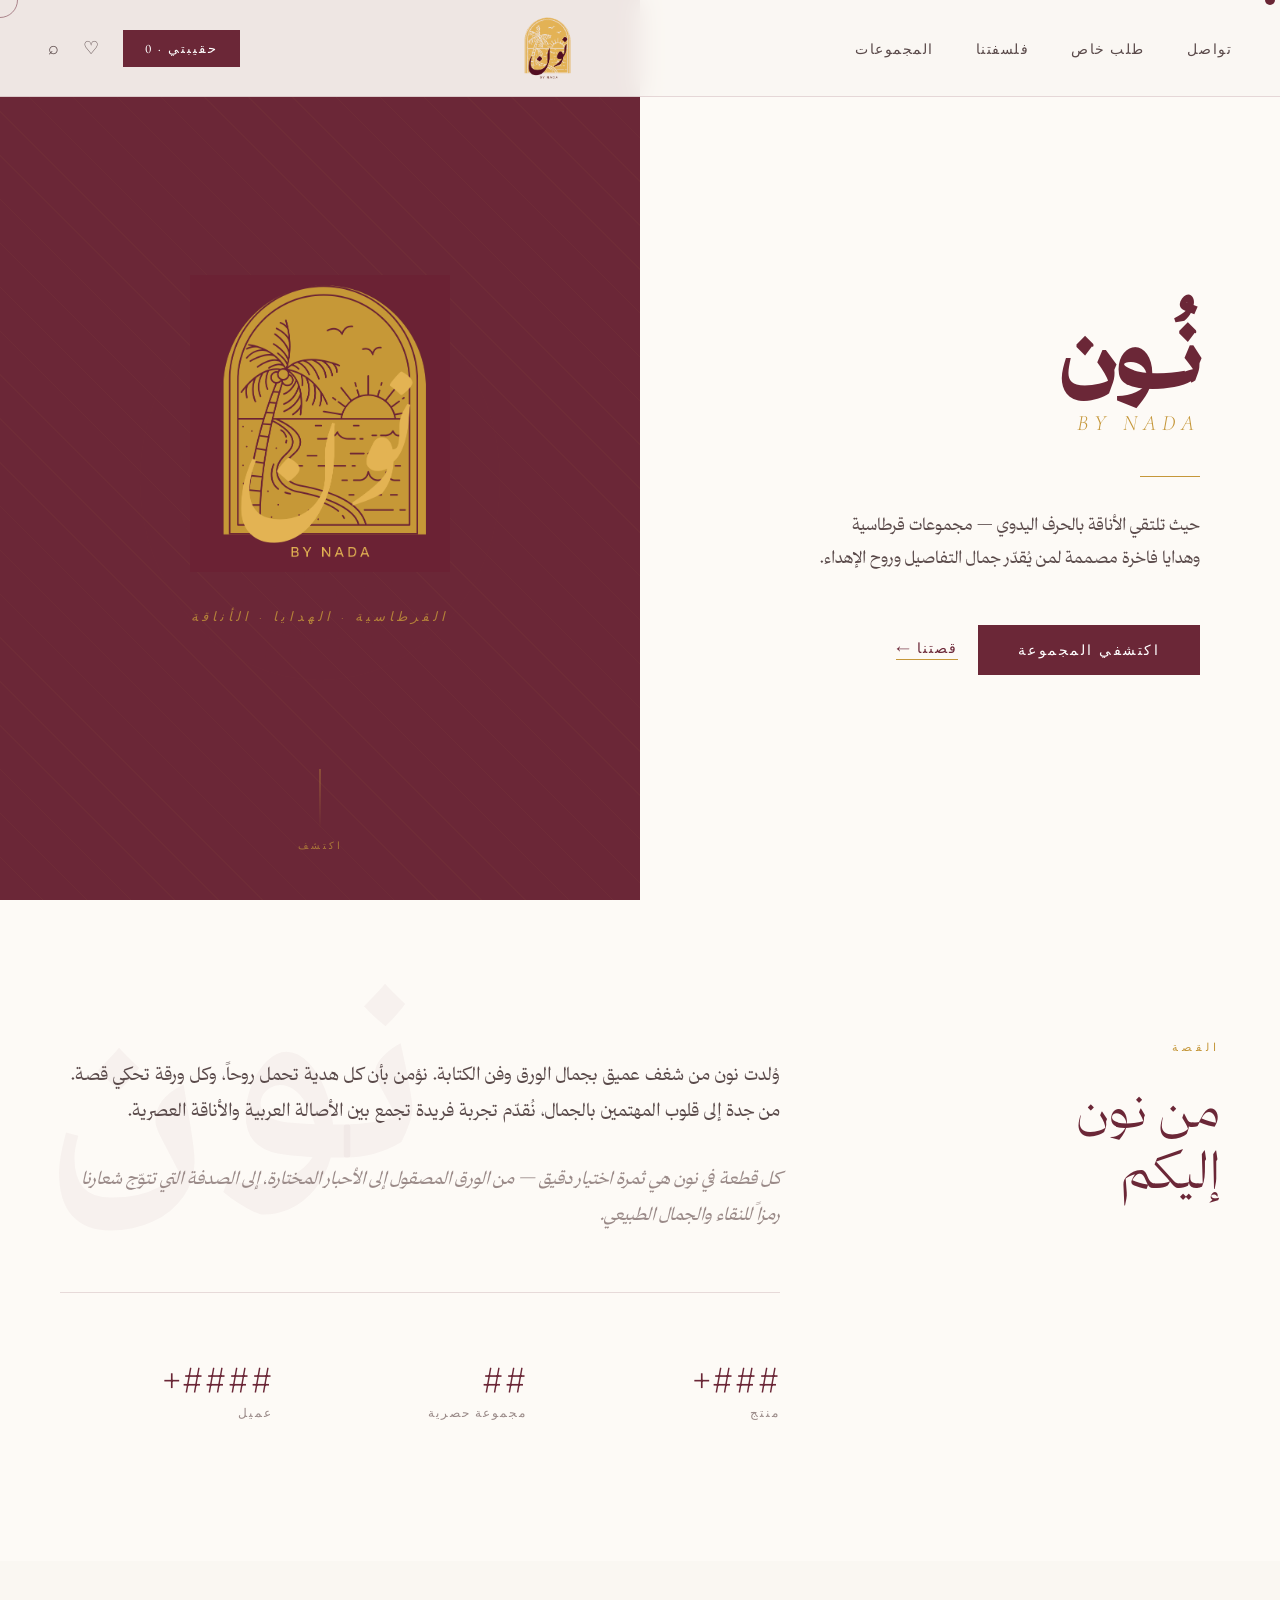
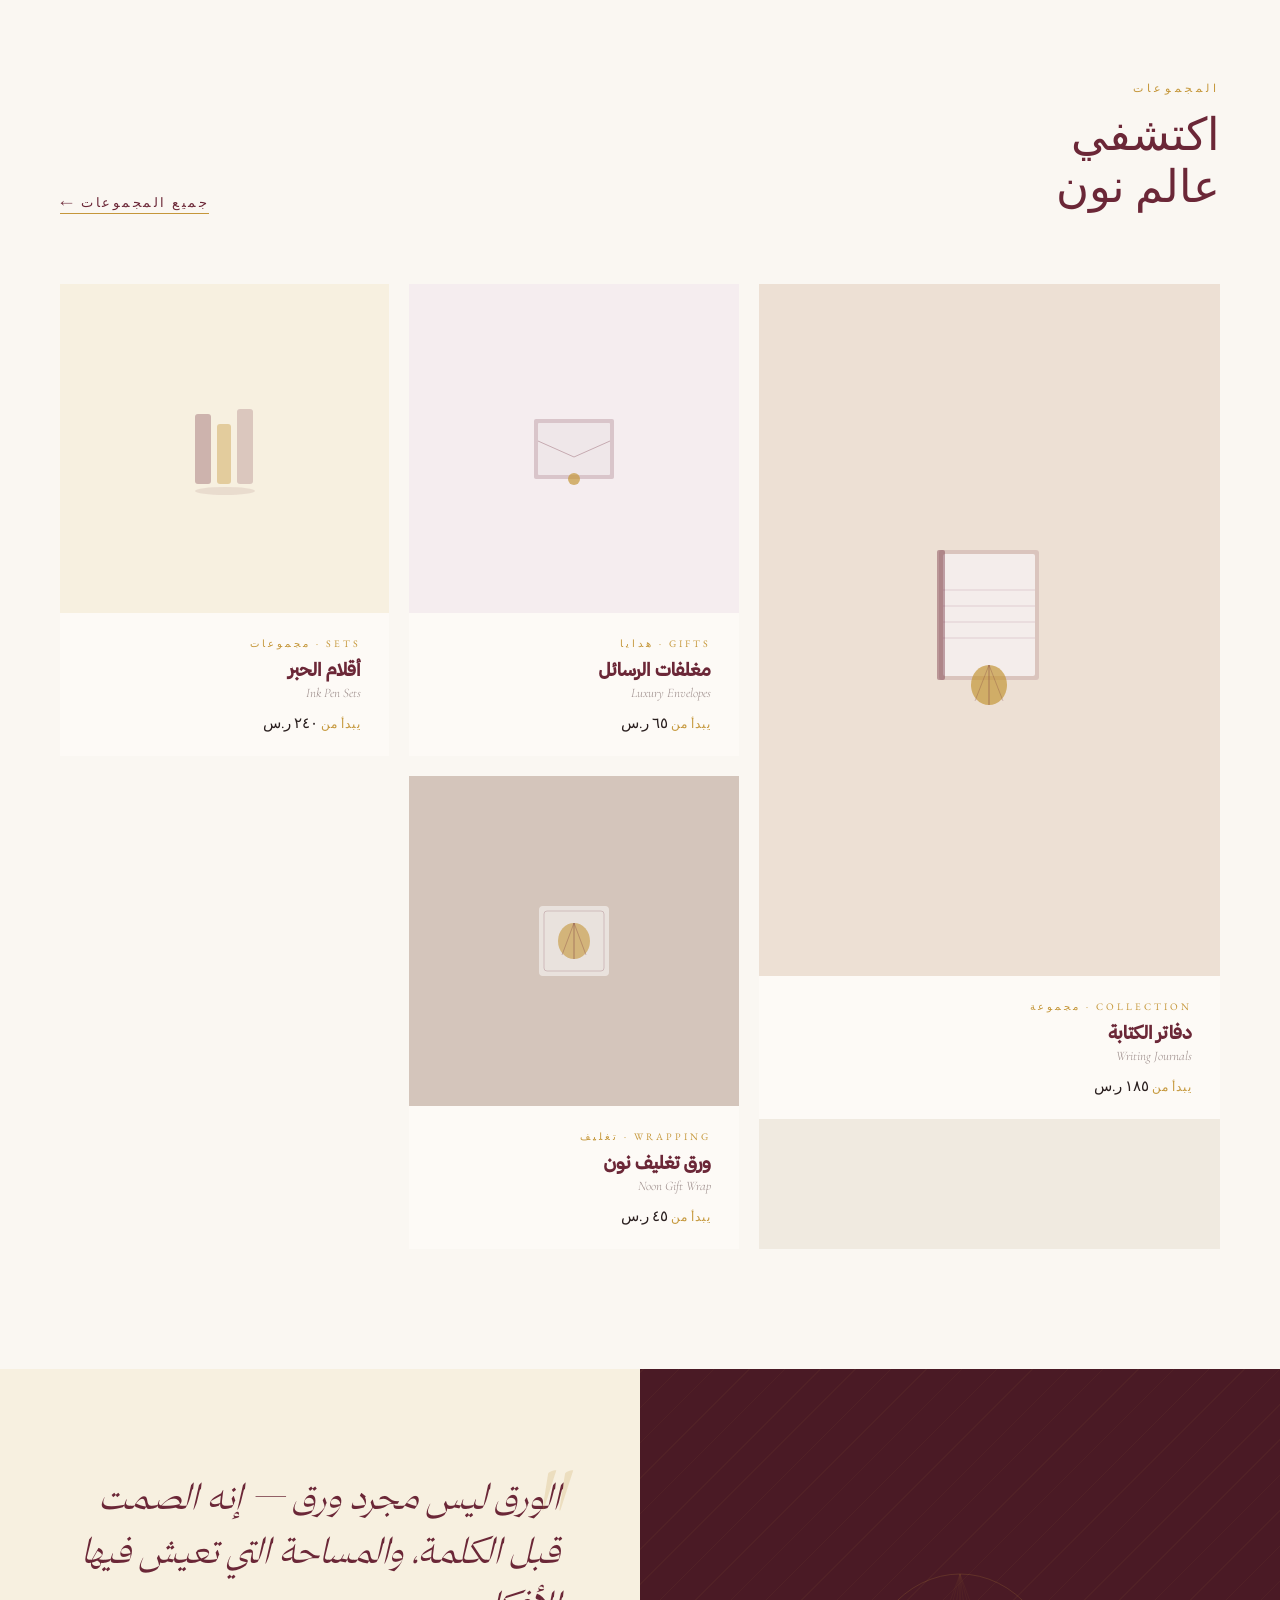
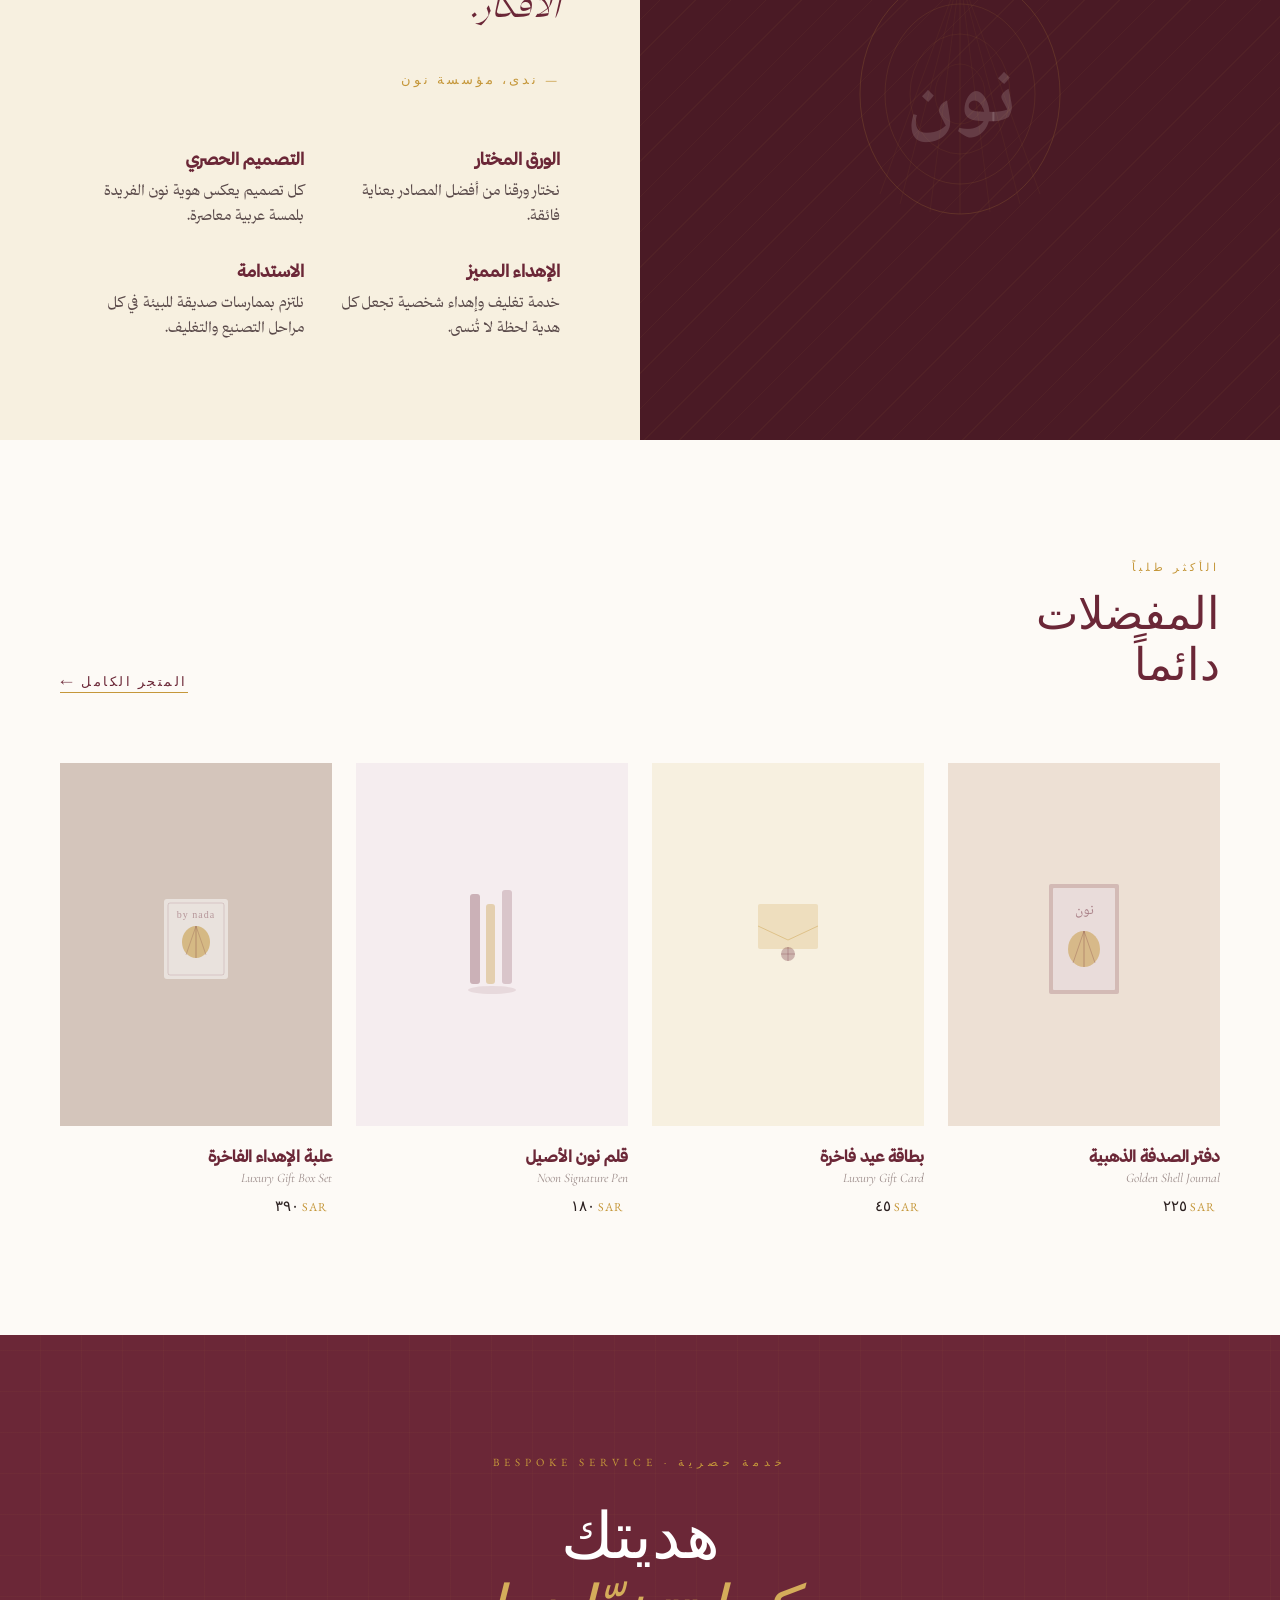
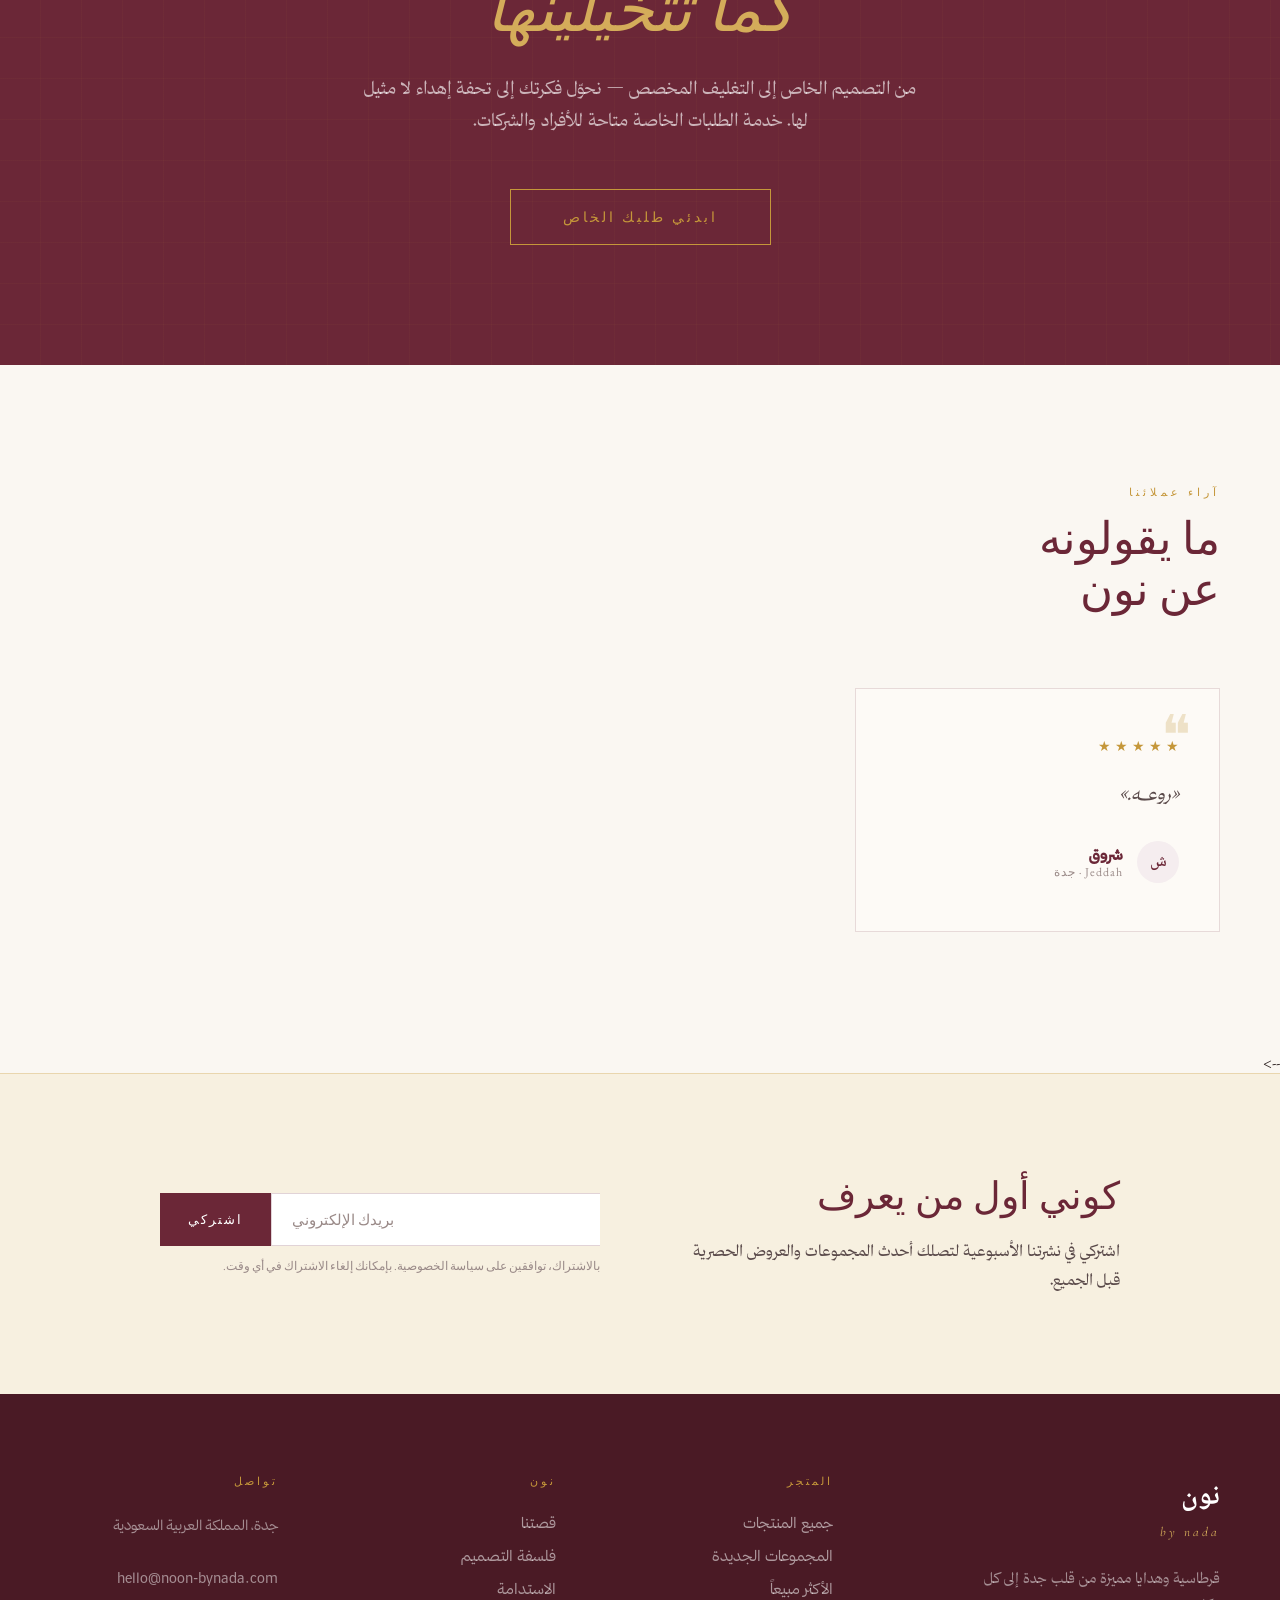
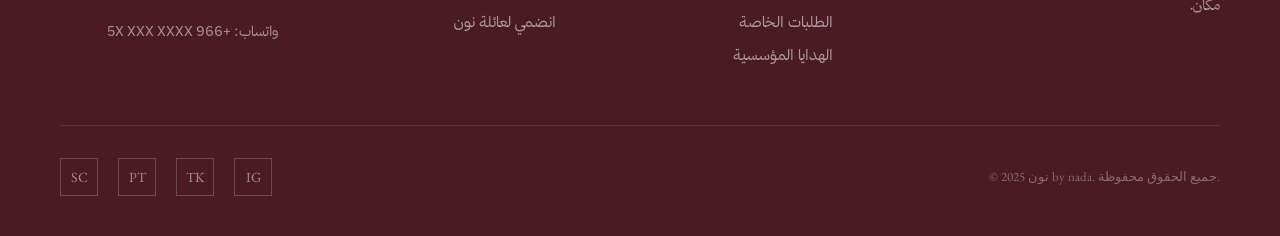
==== commit 748549fc: "Update index.html" ====
--- a/index.html
+++ b/index.html
@@ -41,7 +41,7 @@
 <section class="hero">
   <div class="hero-left">
     <!-- <span class="hero-eyebrow">قرطاسية · Luxury Stationery</span>-->
-    <h1 class="hero-title-arabic">نـُون</h1>
+    <h1 class="hero-title-arabic">نـُـون</h1>
     <p class="hero-title-en">BY NADA</p>
     <div class="hero-divider"></div>
     <p class="hero-desc">
@@ -366,12 +366,12 @@
   </div>
 </section>
 
-<!-- ═══ TESTIMONIALS ═══ 
+<!-- ═══ TESTIMONIALS ═══ -->
 <section class="testimonials">
   <div class="section-header reveal">
     <div>
       <span class="section-label">آراء عملائنا</span>
-      <h2 class="section-title">ما يقلنه<br>عن نون</h2>
+      <h2 class="section-title">ما يقولونه<br>عن نون</h2>
     </div>
   </div>
 
@@ -381,17 +381,17 @@
       <div class="testimonial-stars">
         <span class="star">★</span><span class="star">★</span><span class="star">★</span><span class="star">★</span><span class="star">★</span>
       </div>
-      <p class="testimonial-text">«جودة استثنائية لا تُقارن. كل تفصيلة في التغليف والورق تعكس اهتماماً حقيقياً بالجمال. نون أصبحت وجهتي الأولى لكل هدية خاصة.»</p>
+      <p class="testimonial-text">«روعــه.»</p>
       <div class="testimonial-author">
-        <div class="author-avatar">س</div>
+        <div class="author-avatar">ش</div>
         <div>
-          <p class="author-name">سارة المنصور</p>
-          <p class="author-title">Riyadh · رياض</p>
-        </div>
-      </div>
-    </div>
-
-    <div class="testimonial-card">
+          <p class="author-name">شروق</p>
+          <p class="author-title">Jeddah · جدة</p>
+        </div>
+      </div>
+    </div>
+
+<!--    <div class="testimonial-card">
       <div class="testimonial-stars">
         <span class="star">★</span><span class="star">★</span><span class="star">★</span><span class="star">★</span><span class="star">★</span>
       </div>
@@ -417,7 +417,7 @@
           <p class="author-title">Dubai · دبي</p>
         </div>
       </div>
-    </div>
+    </div> -->
 
   </div>
 </section>
@@ -425,7 +425,7 @@
 <!-- ═══ NEWSLETTER ═══ -->
 <section class="newsletter" id="contact">
   <div class="newsletter-text reveal">
-    <h2 class="newsletter-title">كوني أول<br>من يعرف</h2>
+    <h2 class="newsletter-title">كوني أول من يعرف</h2>
     <p class="newsletter-desc">اشتركي في نشرتنا الأسبوعية لتصلك أحدث المجموعات والعروض الحصرية قبل الجميع.</p>
   </div>
   <div class="newsletter-form reveal">
@@ -443,7 +443,7 @@
     <div class="footer-brand">
       <span class="footer-logo-arabic">نون</span>
       <span class="footer-logo-en">by nada</span>
-      <p class="footer-tagline">قرطاسية فاخرة وهدايا مميزة من قلب جدة إلى كل مكان.</p>
+      <p class="footer-tagline">قرطاسية وهدايا مميزة من قلب جدة إلى كل مكان.</p>
     </div>
 
     <div>
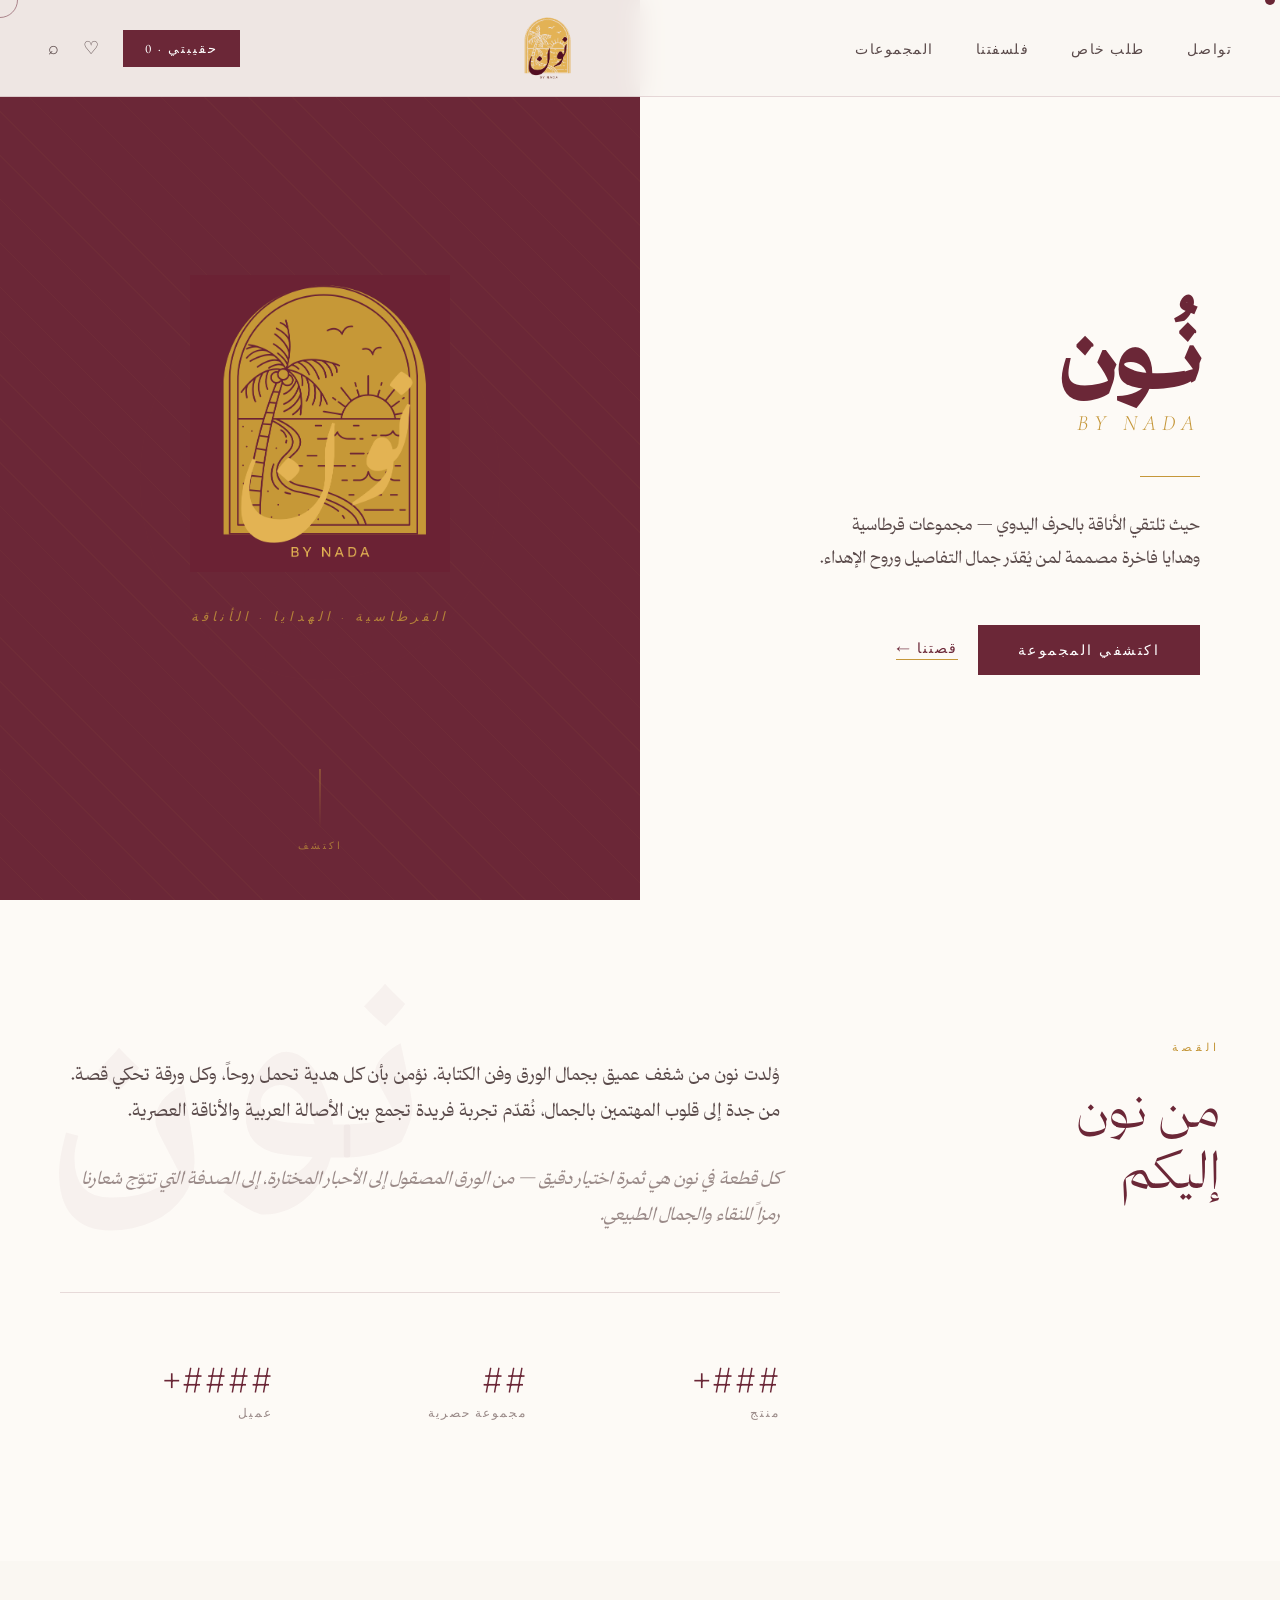
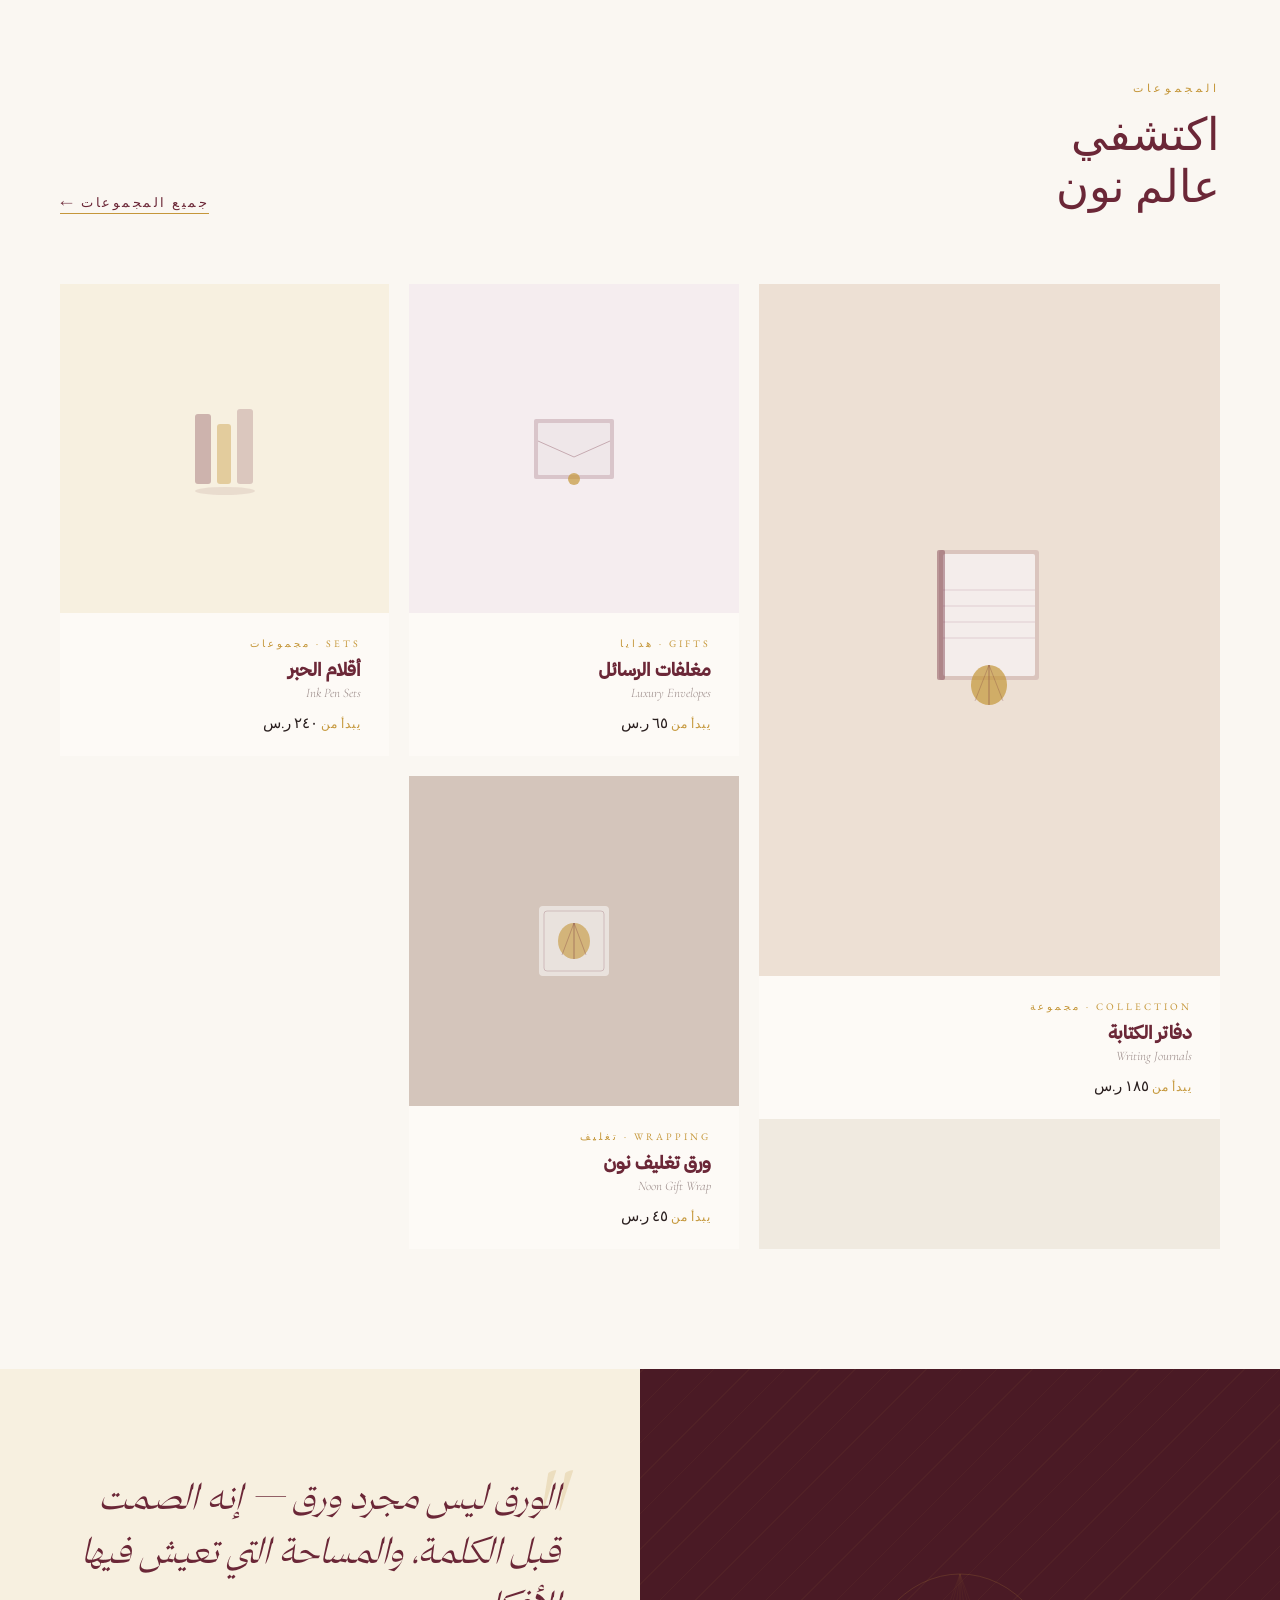
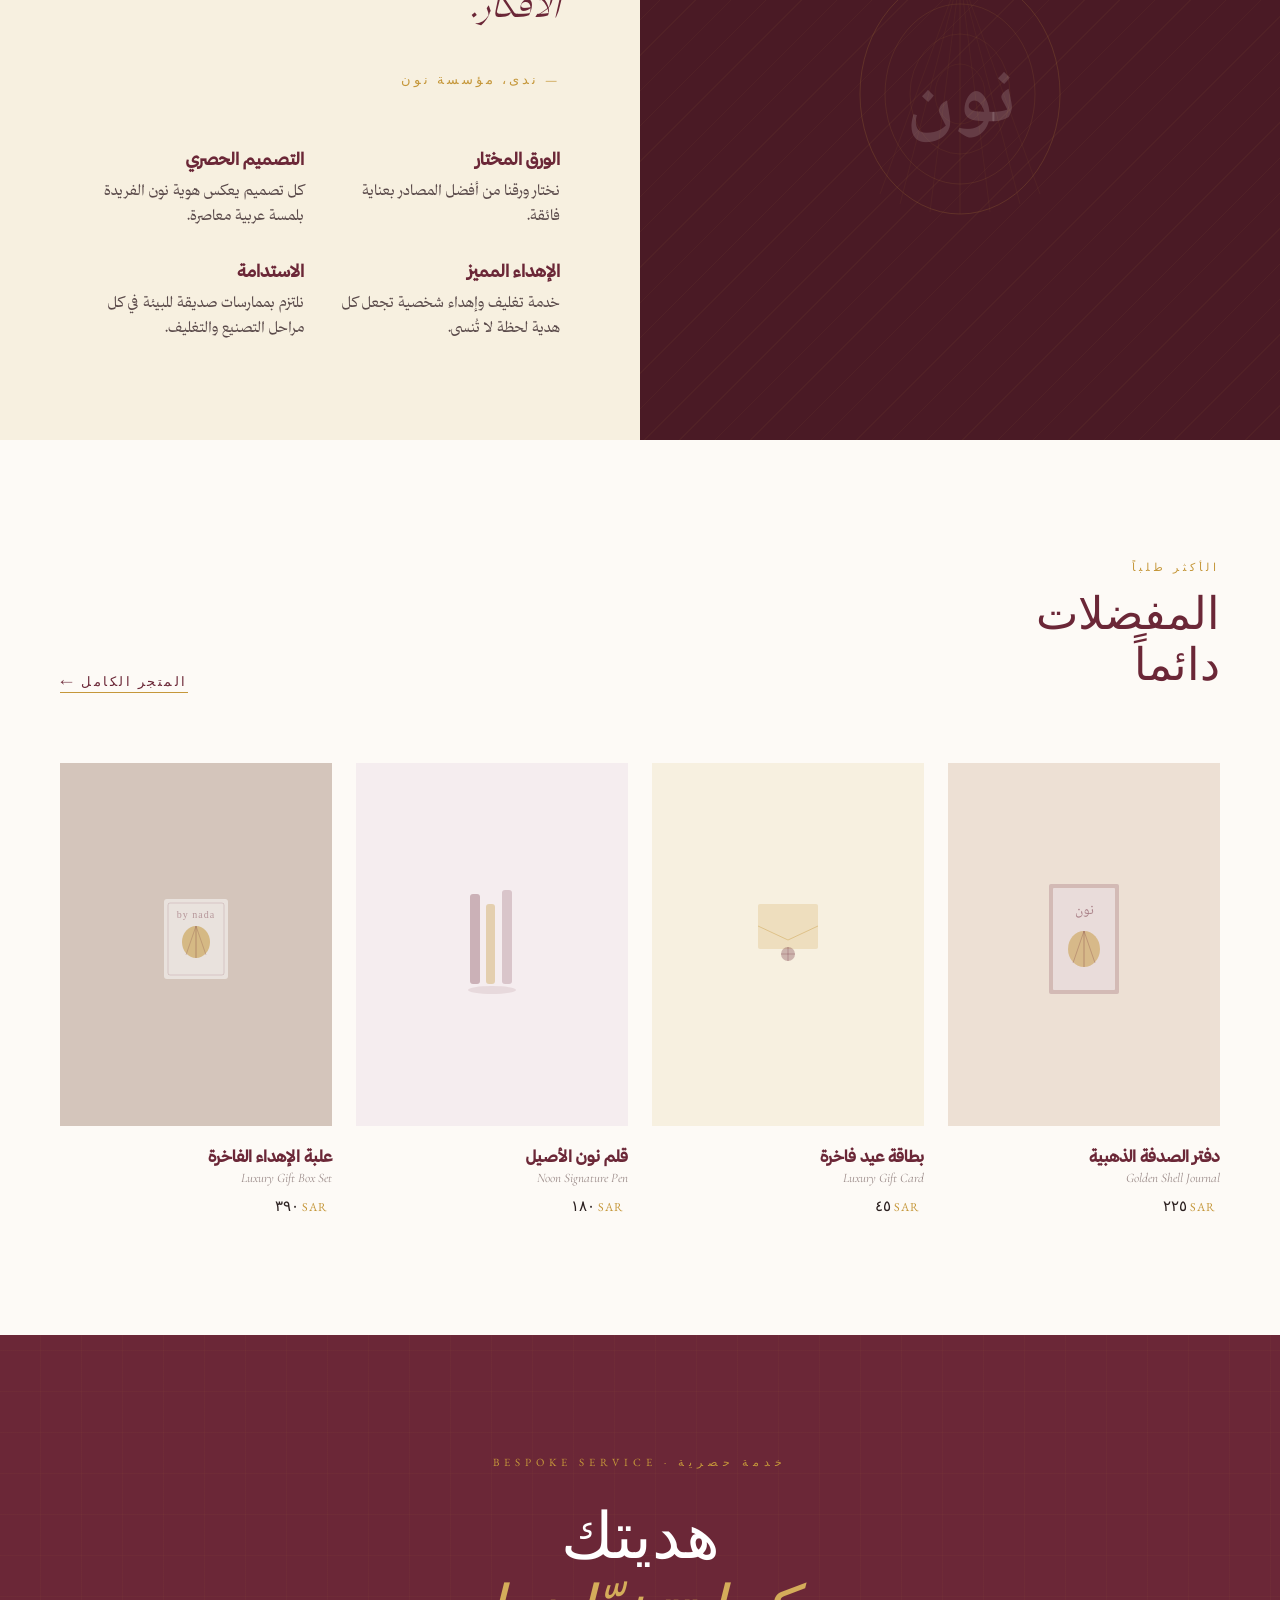
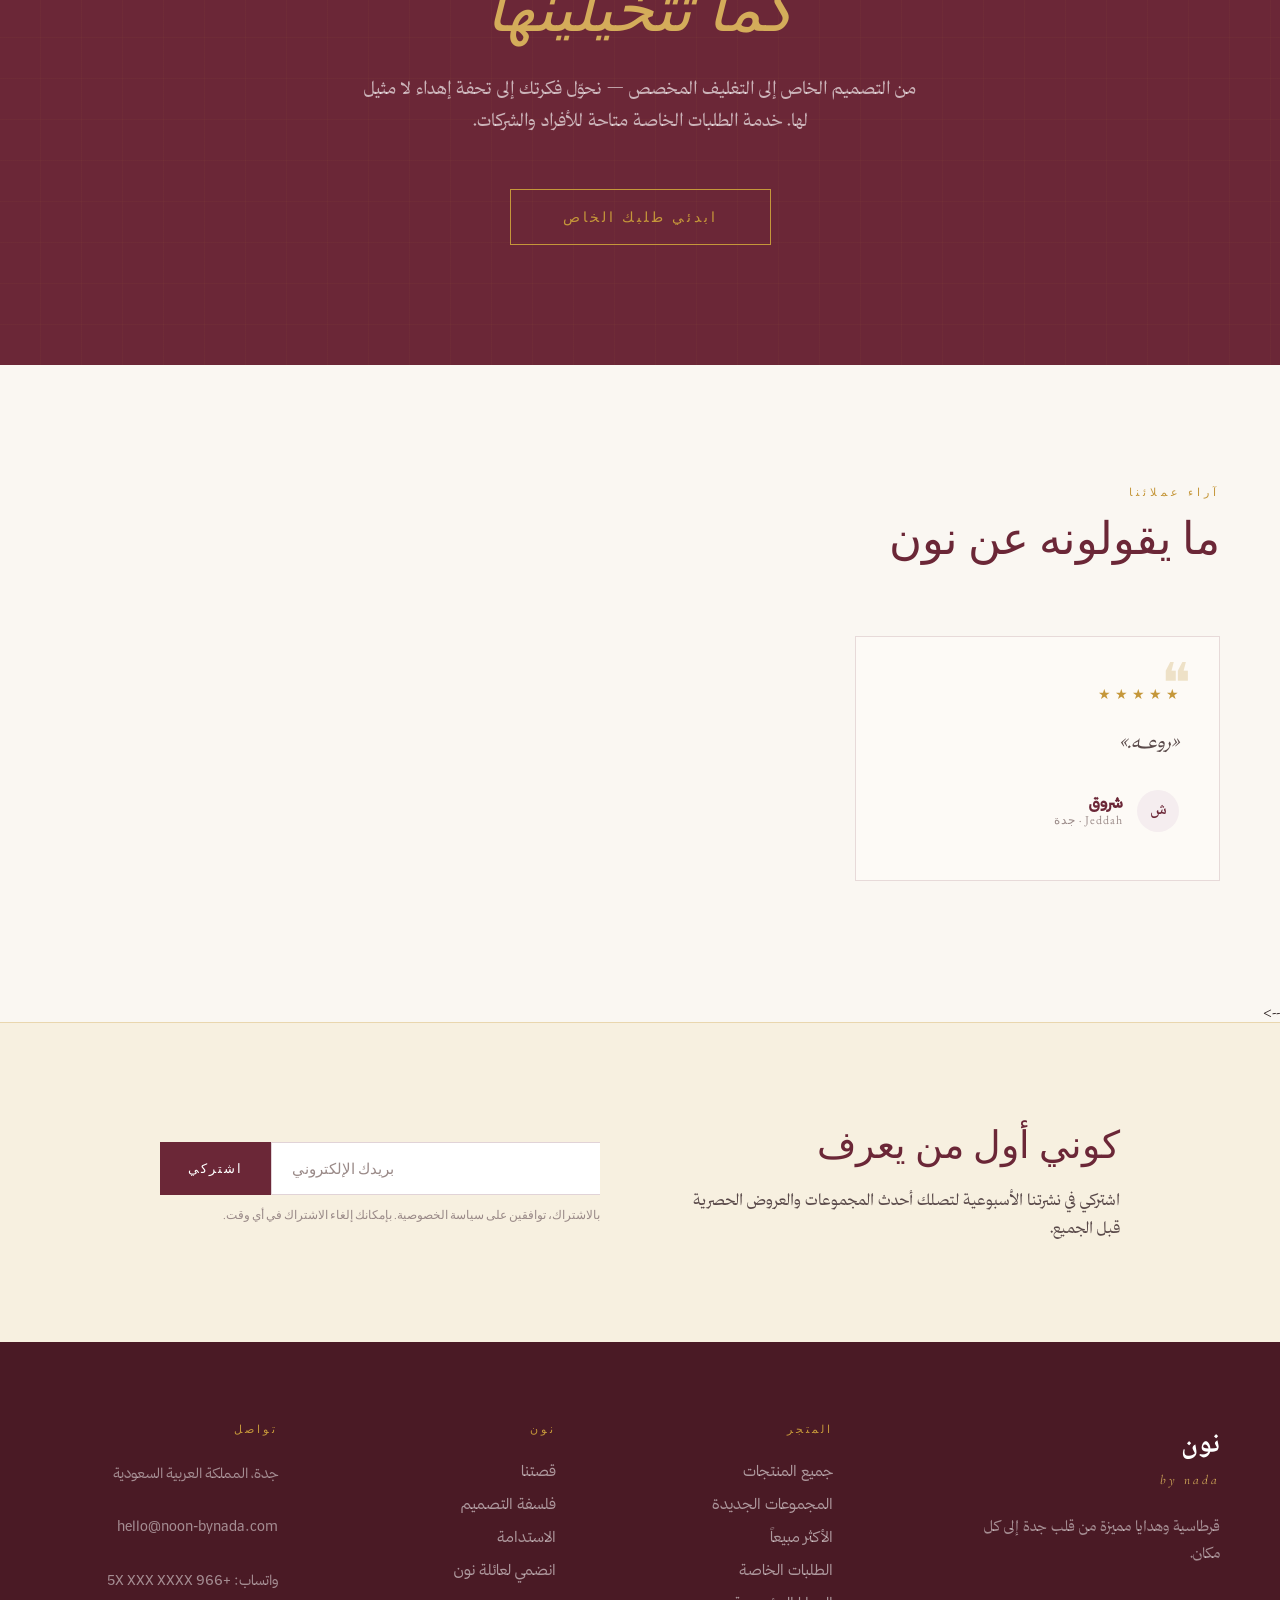
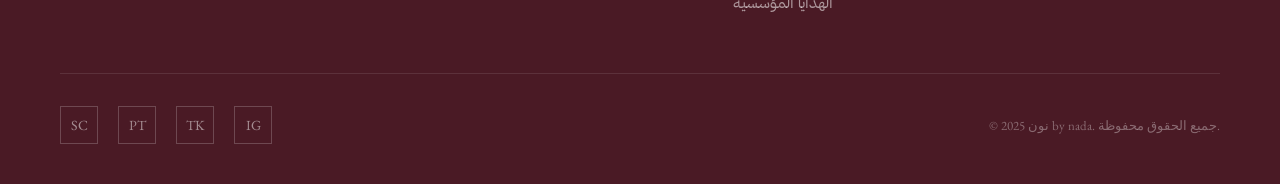
==== commit 29cf2441: "Update index.html" ====
--- a/index.html
+++ b/index.html
@@ -41,7 +41,7 @@
 <section class="hero">
   <div class="hero-left">
     <!-- <span class="hero-eyebrow">قرطاسية · Luxury Stationery</span>-->
-    <h1 class="hero-title-arabic">نـُـون</h1>
+    <h1 class="hero-title-arabic">نــُون</h1>
     <p class="hero-title-en">BY NADA</p>
     <div class="hero-divider"></div>
     <p class="hero-desc">
@@ -371,7 +371,7 @@
   <div class="section-header reveal">
     <div>
       <span class="section-label">آراء عملائنا</span>
-      <h2 class="section-title">ما يقولونه<br>عن نون</h2>
+      <h2 class="section-title">ما يقولونه عن نون</h2>
     </div>
   </div>
 
